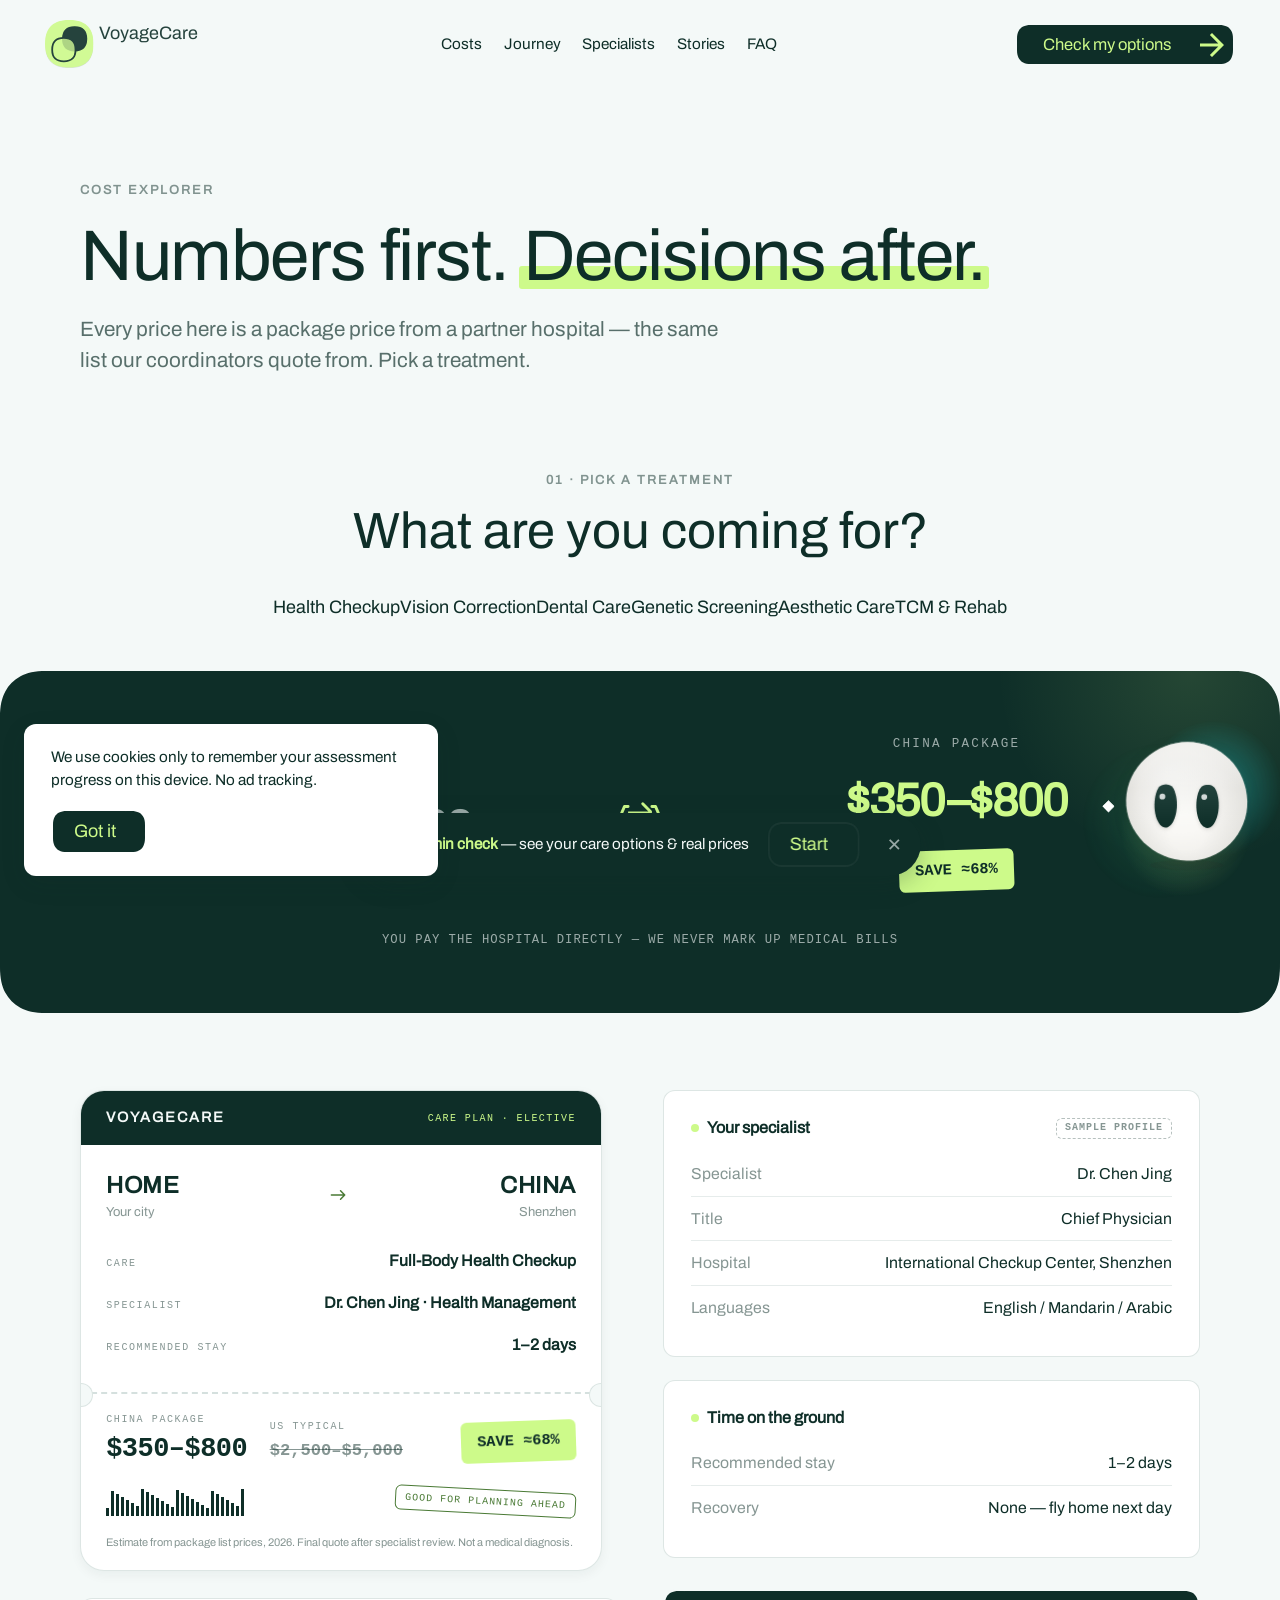
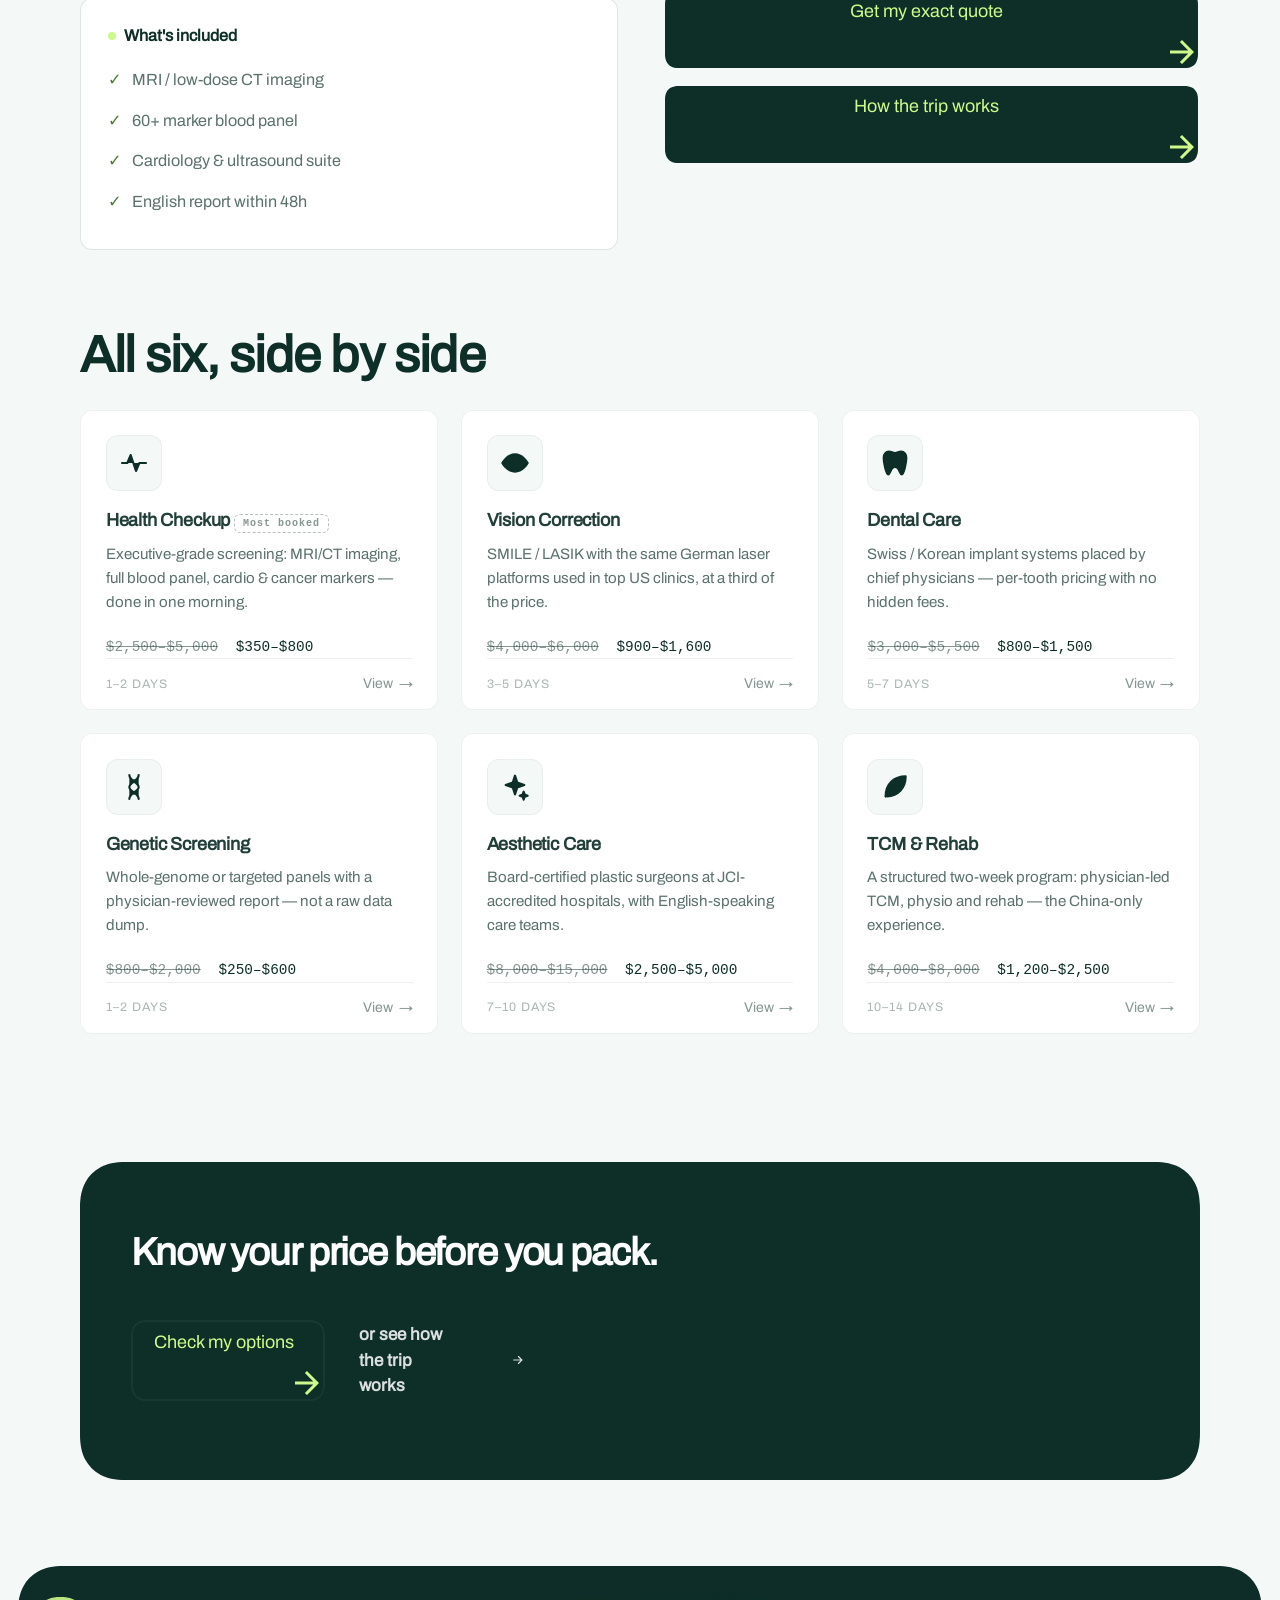
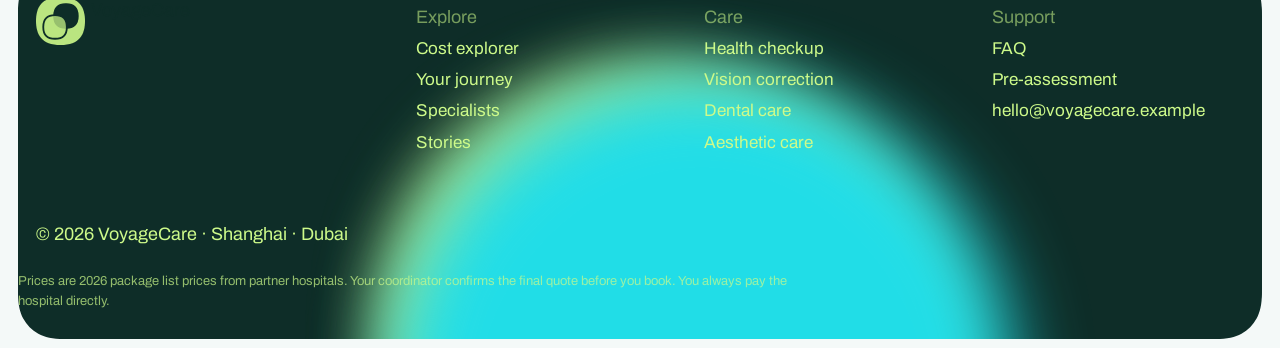
==== cost-explorer.html @ 4ac2d30e "VoyageCare static site: OpenCall-style design system, emotion orb, cost explorer, FAQ matrix" ====
﻿﻿<!DOCTYPE html>
<html lang="en" class="-loaded">
<head>
<meta charset="UTF-8">
<meta name="viewport" content="width=device-width, initial-scale=1.0">
<title>Cost explorer — VoyageCare</title>
<meta name="description" content="Package prices from partner hospitals in China, next to typical US list prices. Pick a treatment, see the whole trip.">
<link rel="icon" href="images/logo-symbol.svg">
<link rel="stylesheet" href="assets/css/oc-styles.css">
<link rel="stylesheet" href="assets/css/tokens.css">
<link rel="stylesheet" href="assets/css/site.css">
<style>
  /* 本页内容留白：.-w 原版仅 1rem 边距全宽，大屏过于局促；限宽居中（footer 在 main 外不受影响） */
  .page .-w { max-width: 1120px; margin-inline: auto; }
</style>
<link rel="preconnect" href="https://fonts.googleapis.cn">
<link rel="preconnect" href="https://fonts.gstatic.cn" crossorigin>
<link href="https://fonts.googleapis.cn/css2?family=JetBrains+Mono:wght@500;700&family=Lora:ital@1&display=swap" rel="stylesheet">
</head>
<body class="-OpenCall">
<div id="OpenCall">

<header class="header" id="nav">
  <div class="-w">
    <a href="index.html" class="logo" aria-label="VoyageCare home">
      <span class="l-symbol"><span><img src="images/logo-symbol.svg" alt="VoyageCare"></span></span>
      <span class="l-tt">VoyageCare</span>
    </a>
    <nav aria-label="Primary">
      <div class="nav-items">
        <a href="cost-explorer.html"><span class="base"><span>Costs</span></span></a>
        <a href="journey.html"><span class="base"><span>Journey</span></span></a>
        <a href="specialists.html"><span class="base"><span>Specialists</span></span></a>
        <a href="stories.html"><span class="base"><span>Stories</span></span></a>
        <a href="faq.html"><span class="base"><span>FAQ</span></span></a>
      </div>
    </nav>
    <div class="button-group">
      <a href="pre-assessment.html" class="button -p -b contact-sales"><span class="text"><span data-label="2 minutes, free"><span>Check my options</span></span></span><svg viewBox="0 0 24 24" aria-hidden="true"><path d="M12 4l-1.41 1.41L16.17 11H4v2h12.17l-5.58 5.59L12 20l8-8-8-8z"/></svg></a>
    </div>
    <button class="nav__burger" id="navBurger" aria-label="Menu" aria-expanded="false"><span></span><span></span><span></span></button>
  </div>
</header>
<div class="nav__mobile" id="navMobile">
  <a href="cost-explorer.html">Costs</a>
  <a href="journey.html">Journey</a>
  <a href="specialists.html">Specialists</a>
  <a href="stories.html">Stories</a>
  <a href="faq.html">FAQ</a>
</div>

<main class="page">

  <header class="pagehead">
    <div class="-w">
      <span class="eyebrow reveal">Cost explorer</span>
      <h1 class="reveal" style="--l-delay:.06;">Numbers first. <span class="hl-accent">Decisions after.</span></h1>
      <p class="lead reveal" style="--l-delay:.12;">Every price here is a package price from a partner hospital — the same list our coordinators quote from. Pick a treatment.</p>
    </div>
  </header>

  <!-- ============ Cost Explorer v2：三幕结构 Pick → Compare → Plan ============ -->
  <section data-ce="full" style="padding: 0 0 var(--space-section-md);">
    <!-- S1 选择 -->
    <div class="ce-pick reveal" style="max-width:1120px; margin-inline:auto;">
      <span class="eyebrow" style="justify-content:center;">01 &middot; Pick a treatment</span>
      <h2 class="-h3">What are you coming for?</h2>
      <div class="quick-filters" data-ce-chips style="justify-content:center; margin-top:2rem;"></div>
    </div>

    <!-- S2 对比带（全宽深色） -->
    <div class="ce-compare mask-r40 reveal" style="--l-delay:.1; margin-top:3rem;">
      <div class="-w">
        <div class="ce-compare__grid">
          <div class="ce-price ce-price--us">
            <span class="ce-label">US typical</span>
            <b class="mono" data-ce-us>$0–$0</b>
          </div>
          <svg class="ce-plane" width="44" height="44" viewBox="0 0 24 24" fill="none" stroke="currentColor" stroke-width="1.6" stroke-linecap="round" stroke-linejoin="round" aria-hidden="true"><path d="M2.5 12h16m0 0-5-5m5 5-5 5"/><path d="M5.5 8.5h-2L2 12l1.5 3.5h2M18.5 8.5h2L22 12l-1.5 3.5h-2"/></svg>
          <div class="ce-price ce-price--cn">
            <span class="ce-label">China package</span>
            <b class="mono" data-ce-cn>$0–$0</b>
            <span class="bpass__save" data-ce-save style="margin: .75rem auto 0; display:inline-block;">SAVE ≈0%</span>
          </div>
        </div>
        <p class="ce-note">YOU PAY THE HOSPITAL DIRECTLY — WE NEVER MARK UP MEDICAL BILLS</p>
      </div>
    </div>

    <!-- S3 方案区（双栏） -->
    <div class="ce-plan" style="max-width:1120px; margin-inline:auto;">
      <div class="reveal">
        <div data-ce-bpass></div>
        <div class="summary" style="margin-top: 1.5rem;">
          <h4>What's included</h4>
          <ul style="list-style:none;" class="ce-checklist" data-ce-includes></ul>
        </div>
      </div>
      <aside class="reveal" style="--l-delay:.12;">
        <div class="summary">
          <h4>Your specialist <span class="sample-tag" style="margin-left:auto;">Sample profile</span></h4>
          <div data-ce-doctor></div>
        </div>
        <div class="summary" style="margin-top: 1.25rem;">
          <h4>Time on the ground</h4>
          <div class="summary__row"><span class="summary__k">Recommended stay</span><span class="summary__v" data-ce-stay>—</span></div>
          <div class="summary__row"><span class="summary__k">Recovery</span><span class="summary__v" data-ce-recovery>—</span></div>
        </div>
        <div style="margin-top: 1.75rem; display:grid; gap:.75rem;">
          <a class="button -p -b" href="pre-assessment.html"><span class="text"><span data-label="Free &middot; 48h reply"><span>Get my exact quote</span></span></span><svg viewBox="0 0 24 24" aria-hidden="true"><path d="M12 4l-1.41 1.41L16.17 11H4v2h12.17l-5.58 5.59L12 20l8-8-8-8z"/></svg></a>
          <a class="button -p -b" href="journey.html"><span class="text"><span data-label="Door to door"><span>How the trip works</span></span></span><svg viewBox="0 0 24 24" aria-hidden="true"><path d="M12 4l-1.41 1.41L16.17 11H4v2h12.17l-5.58 5.59L12 20l8-8-8-8z"/></svg></a>
        </div>
      </aside>
    </div>
  </section>

  <section class="c-workflows" style="padding-top: 0;">
    <div class="-w">
      <div class="title section-header section-header-left reveal">
        <span class="-h3 section-title">All six, side by side</span>
      </div>
      <div class="integrations-section reveal">
        <div class="integration-grid" data-render="treatments"></div>
      </div>
    </div>
  </section>

  <section class="c-closing-cta">
    <div class="-w">
      <div class="closing-band mask-r40 reveal">
        <div class="orb-dock" aria-hidden="true"></div>
        <div class="closing-copy">
          <h2 class="closing-title">Know your price <span class="hl-accent">before you pack.</span></h2>
          <div class="closing-actions">
            <span class="cta-capture"><a href="pre-assessment.html" class="button -p -b"><span class="text"><span data-label="2 minutes, free"><span>Check my options</span></span></span><svg viewBox="0 0 24 24" aria-hidden="true"><path d="M12 4l-1.41 1.41L16.17 11H4v2h12.17l-5.58 5.59L12 20l8-8-8-8z"/></svg></a></span>
            <a href="journey.html" class="secondary-link">or see how the trip works <svg width="14" height="14" viewBox="0 0 24 24" fill="none" stroke="currentColor" stroke-width="2" stroke-linecap="round" stroke-linejoin="round" aria-hidden="true"><path d="M5 12h14m0 0-6-6m6 6-6 6"/></svg></a>
          </div>
        </div>
      </div>
    </div>
  </section>
</main>

<footer class="c-footer">
  <div class="-w">
    <div class="bg"><span></span><span></span><span></span></div>
    <div class="top">
      <a href="index.html" class="logo">
        <span class="l-symbol"><span><img src="images/logo-symbol.svg" alt="VoyageCare"></span></span>
        <span class="l-tt">VoyageCare</span>
      </a>
      <nav>
        <div class="col">
          <span class="-h5">Explore</span>
          <a href="cost-explorer.html"><span class="base">Cost explorer</span></a>
          <a href="journey.html"><span class="base">Your journey</span></a>
          <a href="specialists.html"><span class="base">Specialists</span></a>
          <a href="stories.html"><span class="base">Stories</span></a>
        </div>
        <div class="col">
          <span class="-h5">Care</span>
          <a href="cost-explorer.html#checkup"><span class="base">Health checkup</span></a>
          <a href="cost-explorer.html#lasik"><span class="base">Vision correction</span></a>
          <a href="cost-explorer.html#dental"><span class="base">Dental care</span></a>
          <a href="cost-explorer.html#aesthetic"><span class="base">Aesthetic care</span></a>
        </div>
        <div class="col">
          <span class="-h5">Support</span>
          <a href="faq.html"><span class="base">FAQ</span></a>
          <a href="pre-assessment.html"><span class="base">Pre-assessment</span></a>
          <a href="mailto:hello@voyagecare.example"><span class="base">hello@voyagecare.example</span></a>
        </div>
      </nav>
    </div>
    <div class="bot">
      <span class="copy">&copy; 2026 VoyageCare · Shanghai · Dubai</span>
    </div>
    <p class="disclaimer">Prices are 2026 package list prices from partner hospitals. Your coordinator confirms the final quote before you book. You always pay the hospital directly.</p>
  </div>
</footer>

</div><!-- /#OpenCall -->

<script src="assets/js/data.js"></script>
<script src="assets/js/main.js"></script>
<script src="assets/js/cost-explorer.js"></script>
<script src="assets/js/emotion-rig.js"></script>
<script src="assets/js/orb.js"></script>
</body>
</html>
---- assets/css/oc-styles.css ----
﻿.button{align-items:center;background-color:rgba(var(--c-grey-light-rgb),.1);box-sizing:border-box;color:var(--c-green);cursor:pointer;display:flex;justify-content:center;-webkit-mask:url(/images/r-r14-black.svg);mask:url(/images/r-r14-black.svg);min-width:13rem;overflow:hidden;padding:0 1.1rem;position:relative}.button:before{background-color:var(--c-black);bottom:2px;content:"";left:2px;-webkit-mask:url(/images/r-r12-black.svg);mask:url(/images/r-r12-black.svg);position:absolute;right:2px;top:2px}.button .text{align-items:flex-start;display:flex;flex-direction:column;justify-content:center;margin-right:auto;min-height:2rem;padding:.25rem 0}.button .text>span:first-child{align-items:center;display:flex;justify-content:flex-start;margin-right:.5rem;overflow:hidden;position:relative;white-space:nowrap}.button .text>span:first-child span{display:block;transform:translate(0) translateZ(0);transition:opacity .3s var(--f-cubic),transform .3s var(--f-cubic)}.button .text .-mm{display:block;position:relative}.button svg{fill:var(--c-green);margin-left:auto;margin-right:-.5rem;position:relative;transform:translateZ(0);width:2rem}.button:active{top:1px}@media (min-width:1024px){.button{min-width:10rem}.button .text{align-items:center;flex-direction:row;justify-content:flex-start}.button .text>span:first-child{justify-content:center}.button .text>span:first-child:before{color:var(--c-white);content:attr(data-label);display:block;opacity:0;position:absolute;transform:translateY(100%) translateZ(0);transition:opacity .3s var(--f-cubic),transform .3s var(--f-cubic);width:100%}.button .text .-mm{transition:color .3s var(--f-cubic)}.-bp-hover:hover .button .text>span:first-child span,.button:hover .text>span:first-child span{opacity:0;transform:translateY(-100%) translateZ(0)}.-bp-hover:hover .button .text>span:first-child:before,.button:hover .text>span:first-child:before{opacity:1;transform:translate(0) translateZ(0)}.-bp-hover:hover .button .text .-mm,.button:hover .text .-mm{color:rgba(var(--c-white-rgb),.6)}.-bp-hover:hover .button svg,.button:hover svg{fill:var(--c-white)}}

.oc-orb-chat{--orb-size:clamp(8.5rem,13.5vw,11.5rem);--glow-scale:1;--glow-alpha:.85;align-items:center;display:flex;flex-direction:column;justify-content:center;position:relative}.orb-glow{aspect-ratio:1;left:50%;opacity:var(--glow-alpha);pointer-events:none;position:absolute;scale:calc(var(--glow-scale) + var(--volume, 0)*.13);top:calc(var(--orb-size)*.5);transition:scale .45s var(--f-smooth),opacity .8s var(--f-smooth);translate:-50% -50%;width:calc(var(--orb-size)*var(--glow-spread, 2));z-index:0}.orb-glow .lobe{animation:glowOrbit-41a124a1 var(--orbit) linear infinite,glowSwell-41a124a1 var(--swell) ease-in-out infinite;border-radius:50%;top:0;right:0;bottom:0;left:0;position:absolute}.orb-glow .lobe.-cyan{--orbit:15s;--swell:6s;background:radial-gradient(44% 44% at 63% 42%,rgba(36,242,253,.55),rgba(36,242,253,.22) 36%,rgba(36,242,253,0) 72%)}.orb-glow .lobe.-lime{--orbit:21s;--swell:8.5s;animation-delay:-7s,-3.5s;animation-direction:reverse,normal;background:radial-gradient(42% 42% at 50% 62%,hsla(84,92%,76%,.38),hsla(84,92%,76%,.15) 36%,hsla(84,92%,76%,0) 72%)}.orb-glow .lobe.-moss{--orbit:29s;--swell:11.5s;animation-delay:-19s,-9s;background:radial-gradient(48% 48% at 38% 57%,rgba(47,163,107,.3),rgba(47,163,107,.11) 40%,rgba(47,163,107,0) 76%)}@keyframes glowOrbit-41a124a1{to{rotate:1turn}}@keyframes glowSwell-41a124a1{0%,to{opacity:.72;scale:.84}50%{opacity:1;scale:1.14}}.oc-orb-chat.state-idle{--glow-scale:.94;--glow-alpha:.82}.oc-orb-chat.state-connecting{--glow-scale:.86;--glow-alpha:1}.oc-orb-chat.state-human{--glow-scale:.9;--glow-alpha:.8}.oc-orb-chat.state-active{--glow-scale:1.02;--glow-alpha:.9}.oc-orb-chat.state-bot{--glow-scale:1.16;--glow-alpha:1}@media (prefers-reduced-motion:reduce){.orb-glow{transition:none}.orb-glow .lobe{animation:none}}.orb-btn{align-items:center;background-color:transparent;border:none;border-radius:50%;box-shadow:none;cursor:pointer;display:flex;height:var(--orb-size);justify-content:center;outline:none;padding:0;position:relative;transform:scale(1) translateZ(0);transition:transform .6s var(--f-smooth);width:var(--orb-size);z-index:1}.emotion-canvas{height:192%;left:50%;pointer-events:none;position:absolute;top:50%;transform:translate(-50%,-50%);width:192%;z-index:2}.orb-btn:hover:not(:disabled){transform:scale(1.06)}.state-active .orb-btn{transform:scale(1.14)}.variable-collector{align-items:center;background:var(--c-white);border-radius:var(--radius-md);box-shadow:0 4px 12px rgba(var(--c-black-rgb),.05);display:flex;gap:.75rem;margin-top:1.25rem;max-width:360px;padding:.75rem 1rem;width:100%}.var-prompt{align-items:flex-start;display:flex;flex-direction:column;gap:2px;min-width:90px}.var-label{color:var(--c-black);font-weight:700;max-width:100%;overflow:hidden;text-overflow:ellipsis;white-space:nowrap}.var-index{color:var(--c-grey-dark);font-size:.7rem;font-weight:600;text-transform:uppercase}.var-value{align-items:center;display:flex;flex:1}.var-input{background:rgba(0,0,0,.05);font-size:.9rem;padding:.5rem .75rem;width:100%}.next-button,.var-input{border:none;border-radius:var(--radius-sm)}.next-button{align-items:center;background:var(--c-black);color:#fff;cursor:pointer;display:flex;height:38px;justify-content:center;width:38px}.next-button:disabled{background:var(--c-grey)}.fade-slide-enter-active,.fade-slide-leave-active{transition:all .35s var(--f-cubic)}.fade-slide-enter-from,.fade-slide-leave-to{opacity:0;transform:translateY(8px)}.orb-status-indicator{--cta-bubble-bg:var(--c-white);--cta-bubble-border:rgba(var(--c-grey-rgb),.7);--pointer-size:9px;--pointer-cap-inset:0px;--pointer-overlap:calc(var(--pointer-size)/-2 - .5px - var(--pointer-cap-inset));--pointer-rotation:0deg;--pointer-offset-x:0px;--pointer-offset-y:0px;--pointer-margin:0 0 var(--pointer-overlap) 0;--chip-gap:.9rem;--pointer-rotation:-90deg;--pointer-margin:0 var(--pointer-overlap) 0 0;align-items:center;display:flex;flex-direction:row;left:calc(100% + var(--chip-gap));pointer-events:none;position:absolute;top:50%;transform:translateY(-50%);transform-origin:center center;-webkit-user-select:none;-moz-user-select:none;user-select:none;z-index:0}.orb-status-indicator .status-pointer{align-self:center;background:var(--cta-bubble-bg);border-left:1px solid var(--cta-bubble-border);border-radius:1.5px 0 0;border-top:1px solid var(--cta-bubble-border);box-sizing:border-box;height:var(--pointer-size);margin:var(--pointer-margin);pointer-events:none;position:relative;transform:translate(var(--pointer-offset-x),var(--pointer-offset-y)) rotate(calc(var(--pointer-rotation) + 45deg));transform-origin:center;width:var(--pointer-size);z-index:1}.orb-status-indicator .status-label{align-items:center;background:var(--cta-bubble-bg);border:1px solid var(--cta-bubble-border);border-radius:var(--radius-full);box-shadow:0 8px 18px rgba(var(--c-black-rgb),.06);color:var(--c-black);display:inline-flex;font-size:.9rem;font-weight:600;gap:.35rem;padding:.45rem .95rem .45rem .6rem;pointer-events:auto;position:relative;transition:width .3s var(--f-cubic),padding .3s var(--f-cubic);white-space:nowrap}.orb-status-indicator .status-icon{fill:rgba(var(--c-black-rgb),.75);flex-shrink:0;height:1.55rem;width:1.55rem}.orb-status-indicator .status-text{letter-spacing:.01em;line-height:1;padding-right:.05rem}.fade-status-enter-active{animation:statusExpandSide-41a124a1 .4s cubic-bezier(.68,-.55,.265,1.55)}.fade-status-leave-active{animation:statusShrinkSide-41a124a1 .25s cubic-bezier(.55,.085,.68,.53)}@keyframes statusExpandSide-41a124a1{0%{opacity:0;transform:translateY(-50%) scale(.7)}to{opacity:1;transform:translateY(-50%) scale(1)}}@keyframes statusShrinkSide-41a124a1{0%{opacity:1;transform:translateY(-50%) scale(1)}to{opacity:0;transform:translateY(-50%) scale(.8)}}@keyframes statusExpandTop-41a124a1{0%{opacity:0;transform:translate(-50%) scale(.7)}to{opacity:1;transform:translate(-50%) scale(1)}}@keyframes statusShrinkTop-41a124a1{0%{opacity:1;transform:translate(-50%) scale(1)}to{opacity:0;transform:translate(-50%) scale(.8)}}@media (max-width:768px){.orb-status-indicator{--pointer-rotation:180deg;--pointer-margin:var(--pointer-overlap) 0 0 0;--pointer-offset-x:0px;--pointer-offset-y:0px;align-items:center!important;bottom:calc(100% + var(--chip-gap))!important;flex-direction:column-reverse!important;left:50%!important;top:auto!important;transform:translate(-50%)!important}.oc-orb-chat .fade-status-enter-active{animation:statusExpandTop-41a124a1 .4s cubic-bezier(.68,-.55,.265,1.55)!important}.oc-orb-chat .fade-status-leave-active{animation:statusShrinkTop-41a124a1 .25s cubic-bezier(.55,.085,.68,.53)!important}}

.screen{margin:0}.sc-lift{filter:drop-shadow(0 1rem 1.6rem rgba(var(--c-black-rgb),.09))}.sc-window{background:var(--c-white);border:1px solid var(--card-border);overflow:hidden}.sc-chrome{align-items:center;background:var(--c-grey-light);border-bottom:1px solid var(--card-border);display:flex;gap:.75rem;padding:.7rem 1rem}.sc-dots{display:inline-flex;flex-shrink:0;gap:.32rem}.sc-dots i{background:rgba(var(--c-black-rgb),.14);border-radius:var(--radius-full);height:.55rem;width:.55rem}.sc-label{color:var(--text-tertiary);font-size:.78rem;font-weight:600;overflow:hidden;text-overflow:ellipsis;white-space:nowrap}.sc-view{overflow:hidden;position:relative}.sc-view.-cropped:after{background:linear-gradient(to bottom,rgba(var(--c-white-rgb),0),var(--c-white));bottom:0;content:"";height:3.5rem;left:0;pointer-events:none;position:absolute;right:0}.sc-stage{display:block;height:auto;pointer-events:none;transform-origin:top left}.sc-main{overflow:visible}.sc-caption{color:var(--text-tertiary);font-size:.88rem;line-height:1.5;margin-top:clamp(.85rem,1.5vw,1.1rem);max-width:52ch}@media (prefers-reduced-motion:no-preference){.screen{opacity:0;transform:translateY(1rem);transition:opacity .6s var(--f-cubic),transform .7s var(--f-cubic);transition-delay:.08s}.-inview .screen{opacity:1;transform:translateY(0)}}

.demo-experience{--demo-danger-rgb:214,69,65;padding:var(--demo-experience-padding,var(--space-section-md)) 0}.demo-experience,.demo-experience .-w{position:relative}.demo-experience .-w:before{content:"";filter:drop-shadow(0 4px 20px rgba(var(--c-black-rgb),.06));top:0;right:0;bottom:0;left:0;pointer-events:none;position:absolute;z-index:0}.demo-experience .-w:before,.demo-shell{background:var(--c-white);-webkit-mask:url(/images/r-r40-black.svg);mask:url(/images/r-r40-black.svg);-webkit-mask-size:100% 100%;mask-size:100% 100%}.demo-shell{align-items:start;border-radius:var(--demo-shell-radius,var(--radius-lg));display:grid;gap:var(--demo-shell-gap,clamp(2rem,4vw,3.5rem));grid-template-columns:minmax(180px,240px) minmax(0,1fr);overflow:hidden;padding:var(--demo-shell-padding,clamp(2rem,5vw,3.5rem));position:relative;z-index:1}@media (max-width:640px){.demo-shell{border:1px solid var(--card-border);box-shadow:var(--card-shadow);-webkit-mask:none;mask:none}.demo-experience .-w:before{display:none}}.specialty-panel{position:relative;z-index:1}.panel-header,.specialty-panel{display:flex;flex-direction:column}.panel-header{gap:.4rem;margin-bottom:.25rem;padding:0 0 1rem}.eyebrow{color:var(--text-tertiary);display:block;font-size:.7rem;font-weight:600;letter-spacing:.16em;text-transform:uppercase}.panel-copy{color:var(--text-primary);font-size:1.15rem;font-weight:500;letter-spacing:-.02em;line-height:1.35;margin:0}.specialty-content{align-content:start;display:grid;gap:.75rem;grid-template-columns:repeat(auto-fit,minmax(120px,1fr));overflow-x:hidden;overflow-y:auto;padding-top:2px}.specialty-pagination{align-items:center;display:flex;flex-wrap:wrap;gap:.75rem;justify-content:space-between;margin-top:1rem}.specialty-page-status{color:var(--text-tertiary);font-size:.75rem;font-weight:500;letter-spacing:.02em}.specialty-page-controls{align-items:center;display:inline-flex;gap:.5rem}.specialty-page-button{background:rgba(var(--c-white-rgb),.92);border:1px solid rgba(var(--c-black-rgb),.12);border-radius:var(--radius-full);color:var(--text-secondary);cursor:pointer;font-size:.78rem;font-weight:600;padding:.35rem .75rem;transition:background .2s ease,color .2s ease,border-color .2s ease}.specialty-page-button:not(:disabled):hover{background:rgba(var(--c-black-rgb),.08);color:var(--text-secondary)}.specialty-page-button:disabled{cursor:not-allowed;opacity:.4}.specialty-page-indicator{color:var(--text-tertiary);font-size:.78rem;font-weight:600}.specialty-card{align-items:center;background:rgba(var(--c-white-rgb),.55);border:1px solid rgba(var(--c-black-rgb),.08);border-radius:var(--radius-md);cursor:pointer;display:flex;gap:.75rem;padding:.95rem 1rem;position:relative;text-align:left;transition:transform .25s var(--f-cubic),background .25s var(--f-cubic),border-color .25s var(--f-cubic)}.specialty-card:hover:not(.-active){background:rgba(var(--c-white-rgb),.75);transform:translateY(-2px)}.specialty-card.-active{border-color:rgba(var(--c-black-rgb),.16)}.specialty-card.-active,.specialty-card.-active:hover{background:rgba(var(--c-white-rgb),.95)!important}.specialty-card.-switching{border-style:dashed}.icon-wrapper{align-items:center;background:transparent;border-radius:var(--radius-md);color:var(--text-secondary);display:flex;flex-shrink:0;font-weight:600;height:44px;justify-content:center;overflow:hidden;position:relative;width:44px}.icon-wrapper.-custom{color:var(--c-black);font-weight:700}.icon-wrapper.-custom:before{background:rgba(var(--c-green-rgb),.3);border-radius:var(--radius-sm);content:"";top:6px;right:6px;bottom:6px;left:6px;position:absolute}.icon-wrapper span.-custom{color:inherit;font-size:1.06rem;font-weight:inherit;letter-spacing:.02em;position:relative}.icon-wrapper img{display:block;height:100%;-o-object-fit:cover;object-fit:cover;width:100%}.card-text{display:flex;flex-direction:column;gap:.25rem;min-width:0}.card-text .label{color:var(--text-secondary);font-size:.95rem;font-weight:600;white-space:normal}.card-text .hint{color:var(--text-tertiary);font-size:.74rem;letter-spacing:.08em;text-transform:uppercase;white-space:normal}.active-ring{display:none}.specialty-card.-active .active-ring{border-color:rgba(var(--c-black-rgb),.2)}.specialty-empty{align-items:center;background:rgba(var(--c-grey-light-rgb),.7);border:1px dashed rgba(var(--c-black-rgb),.12);border-radius:var(--radius-md);color:var(--text-tertiary);display:flex;flex-direction:column;font-size:.9rem;gap:.75rem;padding:1.75rem 1.2rem;text-align:center}.loader{animation:spin-75c2aad8 1s linear infinite;border:3px solid rgba(var(--c-black-rgb),.15);border-radius:var(--radius-full);border-top-color:rgba(var(--c-black-rgb),.5);height:32px;width:32px}.call-panel{align-self:start;background:rgba(var(--c-white-rgb),.95);border:1px solid rgba(var(--c-black-rgb),.06);border-radius:var(--radius-lg);display:flex;flex-direction:column;gap:1.25rem;overflow:hidden;padding:clamp(1.75rem,4vw,2.5rem);position:relative;transform-style:preserve-3d;transition:box-shadow .35s ease;will-change:transform,box-shadow;z-index:1}.call-panel.-animating{animation:callPanelDropIn-75c2aad8 .52s cubic-bezier(.22,.87,.25,1.18) both}.call-panel:after{content:none}.call-heading{align-items:flex-start;display:flex;gap:1rem;justify-content:space-between}.heading-left h3{color:var(--text-primary);font-size:1.414rem;letter-spacing:-.01em;margin:0}.heading-right{align-items:center;display:flex;flex-shrink:0;gap:1.2rem;justify-content:flex-end;min-height:1.5rem}.status-indicator{align-items:center;display:inline-flex;gap:.25rem;justify-content:center;min-width:1.4rem}.status-indicator span{background:rgba(var(--c-black-rgb),.35);border-radius:var(--radius-full);height:.85rem;opacity:.5;transform-origin:center bottom;width:.28rem}.status-indicator span:nth-child(2){animation-delay:.12s}.status-indicator span:nth-child(3){animation-delay:.24s}.status-indicator.-idle span{animation:none;transform:scaleY(.5)}.status-indicator.-connecting span{animation:indicatorPulse-75c2aad8 1.2s ease-in-out infinite}.status-indicator.-responding span{animation:indicatorWave-75c2aad8 1.1s ease-in-out infinite}.status-indicator.-human span{animation:indicatorTalk-75c2aad8 .9s ease-in-out infinite}.status-indicator.-listening span{animation:indicatorListen-75c2aad8 1.3s ease-in-out infinite}.status-indicator.-drafting span{animation:indicatorDraft-75c2aad8 1.6s ease-in-out infinite;background:rgba(var(--c-blue-light-rgb),.5);opacity:.7}.status-indicator.-ending span{animation:indicatorPulse-75c2aad8 .8s ease-in-out infinite;opacity:.6}.status-indicator.-error span{animation:none;opacity:.2;transform:scaleY(.2)}.status-meta{align-items:center;display:flex;flex-direction:row;gap:.75rem;text-align:left}.status-label-wrapper{align-items:center;display:flex;position:relative}.status-label{color:var(--text-secondary);font-size:.82rem;font-weight:600;letter-spacing:.08em;line-height:1.2;text-transform:uppercase}.status-label.-clickable{cursor:pointer;transition:color .2s ease}.status-label.-clickable,.status-label.-clickable:hover{color:var(--text-secondary)}.status-label.-clickable:focus-visible{outline:2px solid rgba(var(--c-blue-light-rgb),.7);outline-offset:2px}.status-detail{border-left:1px solid rgba(var(--c-black-rgb),.1);color:var(--text-tertiary);font-size:.88rem;line-height:1.1;padding-left:.75rem}.agent-download-popover{background:rgba(var(--c-white-rgb),.98);border:1px solid rgba(var(--c-black-rgb),.08);border-radius:var(--radius-md);display:flex;flex-direction:column;gap:.5rem;left:0;min-width:13rem;padding:.75rem .85rem;position:absolute;top:calc(100% + .5rem);z-index:12}.agent-download-popover .popover-label{color:var(--text-secondary);font-size:.78rem;line-height:1.35;margin:0}.agent-download-popover .popover-action{align-self:flex-start;background:rgba(var(--c-black-rgb),.92);border:none;border-radius:var(--radius-full);color:rgba(var(--c-white-rgb),.98);cursor:pointer;font-size:.75rem;font-weight:600;letter-spacing:.04em;padding:.4rem .9rem;text-transform:uppercase;transition:background .2s ease,transform .2s ease}.agent-download-popover .popover-action:hover{background:rgba(var(--c-black-rgb),.78)}.agent-download-popover .popover-action:active{transform:translateY(1px)}.agent-download-popover .popover-action:focus-visible{outline:2px solid rgba(var(--c-blue-light-rgb),.7);outline-offset:2px}.status-pop-enter-active,.status-pop-leave-active{transition:opacity .18s ease,transform .18s ease}.status-pop-enter-from,.status-pop-leave-to{opacity:0;transform:translateY(-6px)}.status-time{color:var(--text-tertiary);font-size:.88rem;font-variant-numeric:tabular-nums;line-height:1.1}.status-skip-button{background:rgba(var(--c-white-rgb),.92);border:1px solid rgba(var(--c-black-rgb),.12);border-radius:var(--radius-md);color:var(--text-secondary);cursor:pointer;font-size:.75rem;font-weight:600;letter-spacing:.05em;padding:.35rem .7rem;text-transform:uppercase;transition:background .2s ease,border-color .2s ease,color .2s ease}.status-skip-button:hover:not(:disabled){background:rgba(var(--c-black-rgb),.06);border-color:rgba(var(--c-black-rgb),.18);color:var(--text-secondary)}.status-skip-button:disabled{cursor:not-allowed;opacity:.45}.status-detail,.status-label,.status-time{max-width:100%;overflow:hidden;text-overflow:ellipsis;white-space:nowrap}.heading-subcopy{color:var(--text-tertiary);font-size:.95rem;line-height:1.45;margin:.35rem 0 0}.call-body{background:rgba(var(--c-white-rgb),.9);border-radius:var(--radius-lg);box-shadow:inset 0 1px 0 rgba(var(--c-white-rgb),.7);display:flex;flex-direction:column;gap:1rem;height:clamp(200px,30vh,280px);max-height:clamp(260px,38vh,340px);min-height:clamp(160px,24vh,220px);overflow:hidden;padding:0 clamp(1.25rem,3vw,1.75rem) clamp(.75rem,2vw,1rem);position:relative;z-index:1}.call-body.-editor{height:clamp(400px,55vh,500px);max-height:clamp(400px,60vh,520px);min-height:clamp(400px,55vh,500px)}.custom-agent-builder{display:flex;flex:1 1 auto;flex-direction:column;gap:.9rem;min-height:0}.builder-tabs-row{align-items:center;display:flex;flex-direction:row;flex-wrap:wrap;gap:.75rem;justify-content:space-between}.builder-tab-actions{align-items:center;display:inline-flex;flex-wrap:wrap;gap:.45rem}.builder-tab-actions-mobile{align-items:center;display:none;flex-wrap:wrap;gap:.45rem;margin-bottom:.75rem}.builder-action{background:rgba(var(--c-white-rgb),.92);border:1px solid rgba(var(--c-black-rgb),.12);border-radius:var(--radius-md);color:var(--text-secondary);cursor:pointer;font-size:.8rem;font-weight:600;padding:.42rem .88rem;transition:background .2s ease,border-color .2s ease,color .2s ease}.builder-action:hover:not(:disabled){background:rgba(var(--c-black-rgb),.06);border-color:rgba(var(--c-black-rgb),.18);color:var(--text-secondary)}.builder-action:disabled{cursor:not-allowed;opacity:.45}.builder-action.-ghost{background:transparent}.builder-action.-ghost:hover:not(:disabled){background:rgba(var(--c-black-rgb),.05)}.ai-generator{align-items:stretch}.ai-generator,.ai-generator-content{display:flex;flex:1 1 auto;min-height:0}.ai-generator-content{flex-direction:column;gap:1.5rem;max-width:100%}.ai-tag{align-self:flex-start;background:rgba(var(--c-black-rgb),.08);border-radius:var(--radius-full);color:var(--text-secondary);font-size:.72rem;font-weight:600;letter-spacing:.08em;padding:.25rem .65rem;text-transform:uppercase}.ai-chat-input{display:flex;flex-direction:column;gap:.75rem}.ai-chat-field,.ai-chat-wrapper{position:relative}.ai-chat-field{background:rgba(var(--c-white-rgb),.95);border:1px solid rgba(var(--c-black-rgb),.1);border-radius:var(--radius-lg);overflow:hidden;transition:all .2s ease}.ai-chat-field:after{background:linear-gradient(to top,rgba(var(--c-white-rgb),.95),transparent);bottom:0;content:"";height:4rem;left:0;pointer-events:none;position:absolute;right:0;z-index:1}.ai-chat-field:focus-within{border-color:rgba(var(--c-black-rgb),.2);box-shadow:0 0 0 3px rgba(var(--c-black-rgb),.05)}.ai-chat-textarea{background:transparent;border:none;box-sizing:border-box;color:var(--text-primary);font-family:inherit;font-size:.95rem;line-height:1.4;max-height:120px;min-height:52px;outline:none;overflow-y:auto;padding:1rem 1rem 3rem;resize:none;width:100%}.ai-chat-textarea::-moz-placeholder{color:var(--text-tertiary)}.ai-chat-textarea::placeholder{color:var(--text-tertiary)}.ai-chat-textarea:disabled{cursor:wait;opacity:.6}.ai-chat-actions{align-items:flex-end;bottom:1rem;display:flex;justify-content:space-between;left:1.5rem;pointer-events:none;position:absolute;right:.75rem;z-index:2}.ai-chat-hint{color:var(--text-tertiary);font-size:.75rem;font-weight:500}.ai-chat-send{align-items:center;background:rgba(var(--c-black-rgb),.9);border:none;border-radius:var(--radius-full);box-shadow:0 2px 8px rgba(var(--c-black-rgb),.2);color:rgba(var(--c-white-rgb),.95);cursor:pointer;display:flex;height:2.5rem;justify-content:center;pointer-events:auto;transition:all .2s ease;width:2.5rem}.ai-chat-send:hover:not(:disabled){background:rgba(var(--c-black-rgb),1);box-shadow:0 4px 12px rgba(var(--c-black-rgb),.3);transform:translateY(-1px)}.ai-chat-send:disabled{box-shadow:0 1px 4px rgba(var(--c-black-rgb),.1);cursor:not-allowed;opacity:.4;transform:none}.ai-chat-icon{stroke-width:2;height:1rem;width:1rem}.ai-chat-loader{animation:aiSpin-75c2aad8 .8s linear infinite;border:2px solid rgba(var(--c-white-rgb),.3);border-radius:var(--radius-full);border-top-color:rgba(var(--c-white-rgb),.8);height:1rem;width:1rem}.ai-chat-error{background:rgba(var(--demo-danger-rgb),.1);border:1px solid rgba(var(--demo-danger-rgb),.2);border-radius:var(--radius-md);color:rgb(var(--demo-danger-rgb));font-size:.82rem;font-weight:600;margin:0;padding:.5rem .75rem}.ai-examples{display:flex;flex-direction:column;gap:.75rem}.ai-examples-label{color:var(--text-secondary);font-size:.8rem;font-weight:600;letter-spacing:.05em;text-transform:uppercase}.ai-examples-grid{-ms-overflow-style:none;display:flex;flex-wrap:nowrap;gap:.75rem;overflow-x:auto;scrollbar-width:none}.ai-examples-grid::-webkit-scrollbar{display:none}.ai-example-prompt{background:rgba(var(--c-white-rgb),.6);border:1px solid rgba(var(--c-black-rgb),.08);border-radius:var(--radius-md);color:var(--text-secondary);cursor:pointer;flex-shrink:0;font-family:inherit;font-size:clamp(.7rem,2vw,.85rem);line-height:1.4;padding:.75rem 1rem;text-align:left;transition:all .2s ease;white-space:nowrap}.ai-example-prompt:hover:not(:disabled){background:rgba(var(--c-white-rgb),.8);border-color:rgba(var(--c-black-rgb),.15);color:var(--text-primary)}.ai-example-prompt:disabled{cursor:not-allowed;opacity:.5;transform:none}.ai-hint{color:var(--text-tertiary);font-size:.82rem;line-height:1.4;margin:0}.ai-secondary-actions{align-items:center;display:flex;flex-wrap:wrap;gap:.6rem}.ai-secondary-button{background:rgba(var(--c-white-rgb),.92);border:1px solid rgba(var(--c-black-rgb),.12);border-radius:var(--radius-md);color:var(--text-secondary);cursor:pointer;font-size:.8rem;font-weight:600;padding:.42rem .88rem;transition:background .2s ease,border-color .2s ease,color .2s ease}.ai-secondary-button:hover:not(:disabled){background:rgba(var(--c-black-rgb),.06);border-color:rgba(var(--c-black-rgb),.18);color:var(--text-secondary)}.ai-secondary-button:disabled{cursor:not-allowed;opacity:.45}.ai-loader{animation:aiSpin-75c2aad8 .8s linear infinite;border:2px solid rgba(var(--c-white-rgb),.6);border-radius:var(--radius-full);border-top-color:rgba(var(--c-white-rgb),.05);display:inline-block;height:1rem;margin-right:.4rem;width:1rem}.ai-error{color:rgb(var(--demo-danger-rgb));font-size:.82rem;font-weight:600;margin:0}@keyframes aiSpin-75c2aad8{0%{transform:rotate(0)}to{transform:rotate(1turn)}}.builder-tabs{align-self:flex-start;background:rgba(var(--c-black-rgb),.05);border-radius:var(--radius-md);display:inline-flex;gap:.4rem;padding:.2rem}.builder-tab{background:transparent;border:none;border-radius:var(--radius-md);color:var(--text-tertiary);cursor:pointer;font-size:.85rem;font-weight:600;padding:.45rem .9rem;transition:background .2s ease,color .2s ease,box-shadow .2s ease}.builder-tab.-active{background:rgba(var(--c-white-rgb),.96);box-shadow:var(--card-shadow);color:var(--text-primary)}.builder-section{background:rgba(var(--c-white-rgb),.92);border:1px solid rgba(var(--c-black-rgb),.08);border-radius:var(--radius-md);display:flex;flex:1 1 auto;flex-direction:column;gap:clamp(.7rem,1.6vw,1.05rem);min-height:0;overflow:hidden;padding:clamp(.9rem,2vw,1.2rem)}.identity-grid{display:flex;gap:var(--identity-gap,.65rem);height:100%;min-height:0}.identity-card{background:rgba(var(--c-white-rgb),.98);border:1px solid rgba(var(--c-black-rgb),.1);border-radius:var(--radius-md);display:flex;flex:1 1 0;flex-direction:column;min-height:0;overflow:hidden;transition:border-color .2s ease,box-shadow .2s ease}.identity-card:hover{border-color:rgba(var(--c-black-rgb),.15);box-shadow:0 4px 12px rgba(var(--c-black-rgb),.06)}.identity-card-header{align-items:center;background:linear-gradient(135deg,rgba(var(--c-black-rgb),.02),rgba(var(--c-black-rgb),.04));border-bottom:1px solid rgba(var(--c-black-rgb),.08);display:flex;flex-shrink:0;gap:.5rem;justify-content:space-between;padding:.6rem .75rem}.identity-card-header h5{color:var(--text-primary);font-size:.78rem;font-weight:600;letter-spacing:.02em;margin:0}.identity-card-body{display:flex;flex:1 1 auto;flex-direction:column;gap:var(--identity-gap,.65rem);min-height:0;padding:.7rem .75rem}.identity-card:first-child .identity-field-group{display:grid;gap:var(--identity-gap,.65rem);grid-template-columns:1fr 1fr}.identity-field input{flex-shrink:0;height:var(--identity-input-height,2.5rem)}.identity-card:first-child .identity-field-group .identity-field{flex:0 0 auto}.identity-card:first-child>.identity-card-body>.identity-field:last-child{flex:1 1 auto}.identity-card:first-child>.identity-card-body>.identity-field:last-child textarea{flex:1 1 auto;min-height:var(--identity-left-textarea-height,2.5rem);resize:vertical}.identity-card:last-child .identity-field{flex:1 1 auto}.identity-card:last-child .identity-field:first-child{flex:0 0 auto}.identity-card:last-child .identity-field textarea{flex:1 1 auto;min-height:var(--identity-right-textarea-height,2.5rem);resize:vertical}.identity-field{display:flex;flex:1;flex-direction:column;gap:calc(var(--identity-gap, .65rem)*.5);min-height:0}.editor-field label,.identity-field label{align-items:center;color:var(--text-secondary);display:flex;flex-shrink:0;font-size:.72rem;font-weight:600;gap:.4rem;letter-spacing:.01em}.editor-field label span,.identity-field label span{color:var(--text-tertiary);font-weight:400;letter-spacing:0;text-transform:none}.label-badge{background:rgba(var(--c-black-rgb),.06);border-radius:var(--radius-full);color:var(--text-tertiary);font-size:.6rem;font-weight:600;letter-spacing:.05em;padding:.15rem .4rem;text-transform:uppercase}.identity-field input,.identity-field textarea{padding:.45rem .65rem}.flow-editor input,.flow-editor textarea,.followup-card input,.followup-card textarea,.identity-field input,.identity-field textarea{background:rgba(var(--c-white-rgb),1);border:1.5px solid rgba(var(--c-black-rgb),.12);border-radius:var(--radius-sm);box-sizing:border-box;font-family:inherit;font-size:.85rem;line-height:1.4;transition:all .2s ease;width:100%}.flow-editor input,.flow-editor textarea,.followup-card input,.followup-card textarea{padding:.5rem .7rem}.identity-field input::-moz-placeholder,.identity-field textarea::-moz-placeholder{color:var(--text-muted)}.identity-field input::placeholder,.identity-field textarea::placeholder{color:var(--text-muted)}.followup-card input,.followup-card textarea{border-radius:var(--radius-sm);border-width:1px;font-size:.75rem;padding:.25rem .4rem}.identity-field input:hover,.identity-field textarea:hover{border-color:rgba(var(--c-black-rgb),.2)}.flow-editor input:focus,.flow-editor textarea:focus,.followup-card input:focus,.followup-card textarea:focus,.identity-field input:focus,.identity-field textarea:focus{border-color:rgba(var(--c-blue-light-rgb),.5);box-shadow:0 0 0 3px rgba(var(--c-blue-light-rgb),.12);outline:none}.flow-layout{display:flex;flex:1 1 auto;gap:.9rem;min-height:0}.flow-nav{background:rgba(var(--c-white-rgb),.92);border:1px solid rgba(var(--c-black-rgb),.08);border-radius:var(--radius-md);display:flex;flex-direction:column;flex-shrink:0;gap:.3rem;padding:.4rem;width:clamp(100px,14vw,140px)}.flow-nav-header{color:var(--text-tertiary);justify-content:space-between;letter-spacing:.08em;text-transform:uppercase}.flow-nav-add,.flow-nav-header,.flow-nav-remove{align-items:center;display:flex;font-size:.65rem;font-weight:600}.flow-nav-add,.flow-nav-remove{background:rgba(var(--c-black-rgb),.05);border:none;border-radius:var(--radius-sm);color:var(--text-secondary);cursor:pointer;justify-content:center;transition:background .2s ease,color .2s ease}.flow-nav-add{height:1.2rem;line-height:1;padding:.2rem;width:1.2rem}.flow-nav-remove{padding:.25rem .4rem}.flow-nav-add:hover,.flow-nav-remove:hover:not(:disabled){background:rgba(var(--c-black-rgb),.12);color:var(--text-secondary)}.flow-nav-remove:disabled{cursor:not-allowed;opacity:.35}.flow-nav-item{align-items:center;background:transparent;border:none;border-radius:var(--radius-sm);color:var(--text-tertiary);cursor:pointer;display:flex;font-size:.7rem;gap:.3rem;padding:.25rem .3rem;text-align:left;transition:background .2s ease,color .2s ease}.flow-nav-item.-active{background:rgba(var(--c-blue-light-rgb),.15);color:rgba(var(--c-blue-light-rgb),.95)}.flow-nav-index{align-items:center;background:rgba(var(--c-black-rgb),.08);border-radius:var(--radius-sm);color:inherit;display:inline-flex;font-size:.65rem;font-weight:600;height:1rem;justify-content:center;width:1rem}.flow-nav-label{flex:1 1 auto;overflow:hidden;text-overflow:ellipsis;white-space:nowrap}.flow-nav-list{gap:.2rem;overflow-y:auto;padding-right:.1rem}.flow-nav-list,.flow-workspace{display:flex;flex:1 1 auto;flex-direction:column;min-height:0}.flow-workspace{gap:.75rem}.flow-editor-tabs{align-self:flex-start;background:rgba(var(--c-black-rgb),.04);border-radius:var(--radius-md);display:inline-flex;gap:.2rem;padding:.15rem}.flow-editor-tab{background:transparent;border:none;border-radius:var(--radius-sm);color:var(--text-tertiary);cursor:pointer;font-size:.65rem;font-weight:600;padding:.25rem .5rem;transition:background .2s ease,color .2s ease}.flow-editor-tab.-active{box-shadow:var(--card-shadow);color:var(--text-primary)}.editor-card,.flow-editor-tab.-active{background:rgba(var(--c-white-rgb),.95)}.editor-card{border:1px solid rgba(var(--c-black-rgb),.08);border-radius:var(--radius-md);display:flex;flex:1 1 auto;flex-direction:column;gap:.3rem;min-height:0;overflow-y:auto;padding:.4rem .5rem}.editor-card-heading{align-items:center;display:flex;gap:.6rem;justify-content:space-between}.editor-card-heading h5{color:var(--text-tertiary);font-size:.65rem;font-weight:600;letter-spacing:.08em;margin:0;text-transform:uppercase}.card-empty{color:var(--text-tertiary);font-size:.82rem;margin:0}.builder-list{display:flex;flex-direction:column;gap:.55rem}.builder-list-row{align-items:center;display:flex;gap:.45rem}.builder-list-row input{flex:1 1 auto}.list-add{align-self:flex-start;background:rgba(var(--c-white-rgb),.9);border:1px solid rgba(var(--c-black-rgb),.12);border-radius:var(--radius-md);cursor:pointer;font-size:.78rem;font-weight:600;margin-top:.15rem;padding:.4rem .8rem;transition:background .2s ease,color .2s ease,border-color .2s ease}.list-add,.list-add:hover{color:var(--text-secondary)}.list-add:hover{background:rgba(var(--c-black-rgb),.06);border-color:rgba(var(--c-black-rgb),.18)}.followups-panel{display:flex;flex:1 1 auto;flex-direction:column;min-height:0}.followup-layout{display:flex;flex:1 1 auto;gap:.85rem;min-height:0}.followup-nav{background:rgba(var(--c-white-rgb),.92);border:1px solid rgba(var(--c-black-rgb),.08);border-radius:var(--radius-md);display:flex;flex-direction:column;flex-shrink:0;gap:.3rem;padding:.4rem;width:clamp(100px,14vw,140px)}.followup-header{align-items:center;color:var(--text-tertiary);display:flex;font-size:.65rem;font-weight:600;justify-content:space-between;letter-spacing:.08em;text-transform:uppercase}.followup-add,.followup-remove{align-items:center;background:rgba(var(--c-black-rgb),.05);border:none;border-radius:var(--radius-sm);color:var(--text-secondary);cursor:pointer;display:flex;font-size:.6rem;font-weight:600;justify-content:center;transition:background .2s ease,color .2s ease}.followup-add{height:1.2rem;line-height:1;padding:.2rem;width:1.2rem}.followup-remove{padding:.25rem .4rem}.followup-add:hover,.followup-remove:hover:not(:disabled){background:rgba(var(--c-black-rgb),.12);color:var(--text-secondary)}.followup-remove:disabled{cursor:not-allowed;opacity:.35}.followup-list{display:flex;flex-direction:column;gap:.2rem;overflow-y:auto;padding-right:.1rem}.followup-item{align-items:center;background:transparent;border:none;border-radius:var(--radius-sm);color:var(--text-tertiary);cursor:pointer;display:flex;font-size:.7rem;gap:.3rem;padding:.25rem .3rem;text-align:left;transition:background .2s ease,color .2s ease}.followup-item.-active{background:rgba(var(--c-blue-light-rgb),.15);color:rgba(var(--c-blue-light-rgb),.92)}.followup-index{align-items:center;background:rgba(var(--c-black-rgb),.08);border-radius:var(--radius-sm);display:inline-flex;font-size:.65rem;font-weight:600;height:1rem;justify-content:center;width:1rem}.followup-label{flex:1 1 auto;overflow:hidden;text-overflow:ellipsis;white-space:nowrap}.followup-workspace{display:flex;flex:1 1 auto;flex-direction:column;min-height:0}.followup-cards{display:grid;flex:1 1 auto;gap:.3rem;grid-template-columns:repeat(auto-fit,minmax(120px,1fr));min-height:0}.followup-card{background:rgba(var(--c-white-rgb),.95);border:1px solid rgba(var(--c-black-rgb),.08);border-radius:var(--radius-md);display:flex;flex-direction:column;gap:.3rem;min-height:0;min-width:0;padding:.4rem .5rem}.directions-card{min-height:0}.card-field{display:flex;flex-direction:column;gap:.15rem}.card-field label{color:var(--text-tertiary);font-size:.6rem;font-weight:600;letter-spacing:.08em;text-transform:uppercase}.card-heading{align-items:center;display:flex;gap:.45rem;justify-content:space-between}.card-heading h5{color:var(--text-tertiary);font-size:.65rem;letter-spacing:.08em;margin:0}.card-heading h5,.card-label{font-weight:600;text-transform:uppercase}.card-label{align-items:center;background:rgba(var(--c-green-rgb),.16);border-radius:var(--radius-full);color:rgba(var(--c-green-rgb),.88);display:inline-flex;font-size:.75rem;justify-content:center;letter-spacing:.05em;min-width:1.5rem;padding:.2rem .55rem}.card-note{color:var(--text-tertiary);font-size:.82rem;margin:0}.card-count{align-items:center;background:rgba(var(--c-blue-light-rgb),.12);border-radius:var(--radius-full);color:rgba(var(--c-blue-light-rgb),.9);display:inline-flex;font-size:.75rem;font-weight:600;justify-content:center;min-width:1.5rem;padding:.2rem .55rem}.directions-list{display:flex;flex:1 1 auto;flex-direction:column;gap:.4rem;max-height:120px;overflow-y:auto;padding-right:.15rem}.directions-row{align-items:center;display:flex;gap:.35rem}.directions-index{align-items:center;background:rgba(var(--c-black-rgb),.08);border-radius:var(--radius-sm);color:var(--text-secondary);display:inline-flex;font-size:.72rem;font-weight:600;height:1.2rem;justify-content:center;width:1.2rem}.preview-card{overflow:auto}.followup-empty{align-items:center;border:1px dashed rgba(var(--c-black-rgb),.12);border-radius:var(--radius-md);color:var(--text-tertiary);display:flex;flex:1 1 auto;font-size:.84rem;justify-content:center;text-align:center}.flow-editor{flex:1 1 auto;gap:.75rem;min-height:0}.editor-field,.flow-editor{display:flex;flex-direction:column}.editor-field{gap:.15rem}.editor-field textarea{max-height:6rem;min-height:2.4rem;resize:vertical}.editor-field-row{align-items:center;display:flex;gap:.5rem;justify-content:space-between}.field-link{background:transparent;border:none;color:rgba(var(--c-blue-light-rgb),.92);cursor:pointer;font-size:.82rem;font-weight:600;padding:0}.field-link:hover{text-decoration:underline}.condition-share{align-items:center;color:var(--text-tertiary);display:flex;font-size:.82rem;gap:.55rem}.condition-share select{background:rgba(var(--c-white-rgb),.96);border:1px solid rgba(var(--c-black-rgb),.16);border-radius:var(--radius-md);padding:.35rem .55rem}.share-confirm{background:rgba(var(--c-blue-light-rgb),.18);border:none;border-radius:var(--radius-md);color:rgba(var(--c-blue-light-rgb),.94);cursor:pointer;font-size:.8rem;font-weight:600;padding:.4rem .85rem}.share-confirm:hover{background:rgba(var(--c-blue-light-rgb),.26)}.flow-empty{align-items:center;border:1px dashed rgba(var(--c-black-rgb),.12);border-radius:var(--radius-md);color:var(--text-tertiary);display:flex;flex:1 1 auto;font-size:.88rem;justify-content:center;text-align:center}.preview-content{display:flex;flex:1 1 auto;flex-direction:column;gap:1rem;min-height:0}.preview-summary{background:rgba(var(--c-white-rgb),.96);border:1px solid rgba(var(--c-black-rgb),.08);border-radius:var(--radius-md);display:flex;flex-wrap:wrap;gap:.75rem;padding:.75rem}.summary-item{display:flex;flex:1 1 auto;flex-direction:column;gap:.25rem;min-width:0}.summary-label{color:var(--text-tertiary);font-size:.72rem;font-weight:600;letter-spacing:.1em;text-transform:uppercase}.summary-value{color:var(--text-secondary);font-size:.9rem;font-weight:600;overflow:hidden;text-overflow:ellipsis;white-space:nowrap}.preview-flow{display:flex;flex:1 1 auto;flex-direction:column;gap:.75rem;min-height:0}.preview-flow h6{color:var(--text-tertiary);font-size:.8rem;font-weight:600;letter-spacing:.12em;margin:0;text-transform:uppercase}.flow-steps{display:flex;flex:1 1 auto;flex-direction:column;gap:.6rem;max-height:400px;min-height:0;overflow-x:hidden;overflow-y:auto;padding-right:.25rem;scroll-behavior:smooth}.flow-steps::-webkit-scrollbar{width:4px}.flow-steps::-webkit-scrollbar-track{background:transparent}.flow-steps::-webkit-scrollbar-thumb{background:rgba(var(--c-black-rgb),.15);border-radius:2px}.flow-steps::-webkit-scrollbar-thumb:hover{background:rgba(var(--c-black-rgb),.25)}.flow-step{background:rgba(var(--c-white-rgb),.94);border:1px solid rgba(var(--c-black-rgb),.08);border-radius:var(--radius-md);display:flex;flex-direction:column;gap:.5rem;padding:.75rem}.step-header{align-items:center;display:flex;gap:.6rem}.step-number{align-items:center;background:rgba(var(--c-blue-light-rgb),.15);border-radius:var(--radius-sm);color:rgba(var(--c-blue-light-rgb),.9);display:inline-flex;font-size:.75rem;font-weight:600;height:1.5rem;justify-content:center;width:1.5rem}.step-title{color:var(--text-primary);flex:1 1 auto;font-size:.9rem;font-weight:600;overflow:hidden;text-overflow:ellipsis;white-space:nowrap}.step-goal{color:var(--text-secondary);font-size:.82rem;line-height:1.4;margin-left:2.1rem}.step-actions{display:flex;flex-direction:column;gap:.3rem;margin-left:2.1rem}.action-item{color:var(--text-secondary);font-size:.8rem;line-height:1.3;padding-left:.5rem;position:relative}.action-item:before{color:var(--text-tertiary);content:"•";left:0;position:absolute}.action-more{color:var(--text-tertiary);font-size:.75rem;font-style:italic;padding-left:.5rem}.preview-empty{align-items:center;color:var(--text-tertiary);display:flex;flex:1 1 auto;font-size:.85rem;justify-content:center;padding:2rem;text-align:center}.builder-controls{align-items:flex-start;display:flex;flex-direction:column;gap:.55rem;width:100%}.builder-controls .primary-control{align-self:stretch;justify-content:center}.builder-validation{color:var(--text-tertiary);font-size:.85rem}.validation-ready{color:rgba(var(--c-green-rgb),.78);font-weight:600}.validation-missing{color:var(--text-tertiary)}.icon-button{align-items:center;background:rgba(var(--c-black-rgb),.05);border:none;border-radius:var(--radius-sm);color:var(--text-secondary);cursor:pointer;display:flex;font-size:.6rem;font-weight:600;height:1.2rem;justify-content:center;line-height:1;transition:background .2s ease,color .2s ease;width:1.2rem}.icon-button:hover{background:rgba(var(--c-black-rgb),.12);color:var(--text-secondary)}.edit-custom{background:rgba(var(--c-white-rgb),.92);border:1px solid rgba(var(--c-black-rgb),.16);border-radius:var(--radius-md);color:var(--text-secondary);cursor:pointer;font-size:.82rem;font-weight:600;margin-top:0;padding:.4rem .85rem;transition:background .2s ease,border-color .2s ease}.edit-custom:hover{background:rgba(var(--c-black-rgb),.06);border-color:rgba(var(--c-black-rgb),.22)}.transcript{display:flex;flex:1 1 auto;flex-direction:column;height:100%;isolation:isolate;min-height:0;overflow-x:hidden;overflow-y:auto;padding-right:.5rem;position:relative;scroll-behavior:smooth}.transcript::-webkit-scrollbar{width:6px}.transcript::-webkit-scrollbar-thumb{background:rgba(var(--c-black-rgb),.15);border-radius:var(--radius-full)}.transcript-hero{align-items:center;background:transparent;border-radius:var(--radius-md);bottom:0;color:var(--text-primary);display:flex;flex-direction:column;gap:clamp(1rem,1.8vw,1.5rem);justify-content:flex-start;left:0;padding:clamp(1.5rem,3vw,2.5rem);position:absolute;right:0;text-align:center;top:0}.hero-title{font-size:1.999rem;font-weight:600;letter-spacing:-.01em;line-height:1.3;margin:0}.hero-button{align-items:center;background:rgba(var(--c-black-rgb),.88);border:none;border-radius:var(--radius-full);box-shadow:var(--card-shadow);color:var(--c-white);cursor:pointer;display:inline-flex;font-size:.98rem;font-weight:600;gap:.6rem;justify-content:center;letter-spacing:.01em;padding:.95rem 2.2rem;transition:transform .25s ease,box-shadow .25s ease,background .25s ease}.hero-button:disabled{background:rgba(var(--c-black-rgb),.35);color:rgba(var(--c-white-rgb),.6);cursor:not-allowed}.hero-button:not(:disabled):hover{background:rgba(var(--c-black-rgb),.95);box-shadow:0 12px 28px rgba(var(--c-black-rgb),.22);transform:translateY(-2px)}.hero-button-icon{align-items:center;display:inline-flex;justify-content:center}.transcript-placeholder{align-items:center;color:var(--text-tertiary);display:flex;flex-direction:column;gap:.6rem;height:100%;justify-content:center;text-align:center}.transcript-empty-state{height:100%;min-height:100%}.transcript-connecting{align-items:center;display:flex;flex-direction:column;gap:1rem;height:100%;justify-content:center}.connecting-pulse{background:rgba(var(--c-black-rgb),.1);border-radius:var(--radius-full);height:.125rem;overflow:hidden;position:relative;width:2.5rem}.connecting-pulse:before{animation:connectingSlide-75c2aad8 1.5s ease-in-out infinite;background:rgba(var(--c-black-rgb),.4);border-radius:inherit;content:"";height:100%;left:-100%;position:absolute;top:0;width:100%}.connecting-pulse.-active:before{animation-duration:1.2s;background:rgba(var(--c-black-rgb),.35)}.connecting-text{color:var(--text-tertiary);font-size:.92rem;font-weight:500;letter-spacing:.01em;margin:0}@keyframes connectingSlide-75c2aad8{0%{left:-100%}50%{left:100%}to{left:100%}}.placeholder-label{color:var(--text-tertiary);font-size:.85rem;font-weight:600;letter-spacing:.12em;text-transform:uppercase}.placeholder-copy{font-size:.95rem;margin:0;max-width:24rem}.transcript-line{border-bottom:1px solid rgba(var(--c-black-rgb),.06);margin-bottom:1rem;padding-bottom:1rem}.transcript-line:last-child{border-bottom:none;margin-bottom:0;padding-bottom:0}.line-meta{color:var(--text-tertiary);display:flex;font-size:.72rem;justify-content:space-between;letter-spacing:.08em;text-transform:uppercase}.line-text{background:rgba(var(--c-grey-light-rgb),.7);border-radius:var(--radius-md);color:var(--text-secondary);font-size:.95rem;line-height:1.5;margin:.6rem 0 0;padding:.9rem 1rem}.transcript-line.bot .line-text{background:rgba(var(--c-grey-special-rgb),.4)}.transcript-line.human .line-text{background:rgba(var(--c-black-rgb),.08)}.profile-warning{border-top:1px dashed rgba(var(--c-black-rgb),.1);color:var(--text-tertiary);font-size:.85rem;padding-top:.75rem}.call-controls{align-items:center;display:flex;flex-wrap:wrap;gap:.75rem;margin-top:-.25rem;z-index:1}.primary-control{align-items:center;background:rgba(var(--c-black-rgb),.88);border:none;border-radius:var(--radius-full);color:var(--c-white);cursor:pointer;display:inline-flex;font-size:.95rem;font-weight:600;gap:.6rem;letter-spacing:.02em;padding:.85rem 1.5rem;transition:transform .25s ease,box-shadow .25s ease,background .25s ease}.primary-control:hover:not(:disabled){box-shadow:0 12px 24px rgba(var(--c-black-rgb),.2);transform:translateY(-1px)}.primary-control:disabled{background:rgba(var(--c-black-rgb),.35);box-shadow:none;cursor:not-allowed}.mute-control{align-items:center;background:transparent;border:1px solid rgba(var(--c-black-rgb),.12);border-radius:var(--radius-full);color:var(--text-secondary);cursor:pointer;display:inline-flex;font-weight:600;justify-content:center;padding:.75rem 1.2rem;transition:background .2s ease,border-color .2s ease}.mute-control:hover:not(:disabled){background:rgba(var(--c-black-rgb),.05)}.mute-control:disabled{cursor:not-allowed;opacity:.4}.control-icon{align-items:center;display:flex;justify-content:center}@keyframes spin-75c2aad8{to{transform:rotate(1turn)}}@keyframes indicatorPulse-75c2aad8{0%,to{transform:scaleY(.3)}50%{transform:scaleY(.9)}}@keyframes indicatorWave-75c2aad8{0%,to{transform:scaleY(.2)}40%{transform:scaleY(1.05)}70%{transform:scaleY(.4)}}@keyframes indicatorListen-75c2aad8{0%,to{transform:scaleY(.5)}50%{transform:scaleY(.9)}}@keyframes indicatorTalk-75c2aad8{0%,to{transform:scaleY(.45)}35%{transform:scaleY(1.2)}55%{transform:scaleY(.4)}}@keyframes indicatorDraft-75c2aad8{0%,to{transform:scaleY(.35)}50%{transform:scaleY(.95)}}@keyframes callPanelDropIn-75c2aad8{0%{transform:perspective(1400px) translateZ(160px) rotateX(10deg) scale(.9)}to{transform:perspective(1400px) translateZ(0) rotateX(0) scale(1)}}@media (prefers-reduced-motion:reduce){.call-panel.-animating{animation:none}}@media (min-width:1024px) and (max-width:1183px){.call-body.-editor{height:clamp(480px,65vh,520px);max-height:clamp(480px,70vh,540px);min-height:clamp(480px,65vh,520px)}}@media (min-width:1024px){.heading-right{align-items:center;display:flex;gap:.85rem}.status-indicator{align-items:center;display:flex;flex-direction:row;gap:.2rem;order:-1}.status-indicator span{height:1rem;width:.26rem}.status-meta{align-items:center;gap:.5rem}.status-detail:empty{display:none}.status-detail:not(:empty)+.status-time{padding-left:.5rem}.call-body{max-height:clamp(400px,60vh,600px)}}@media (max-width:1023px){.demo-shell{border-radius:var(--demo-shell-radius-mobile,var(--radius-lg));gap:var(--demo-shell-gap-mobile,clamp(1.25rem,4vw,2rem));grid-template-columns:1fr;padding:var(--demo-shell-padding-mobile,clamp(1.75rem,6vw,3rem))}.specialty-content{gap:clamp(.75rem,2.5vw,1.1rem);grid-template-columns:repeat(auto-fit,minmax(200px,1fr));justify-content:center;justify-items:stretch;margin:0 auto;width:100%}.specialty-panel{align-items:stretch}.specialty-card{gap:clamp(.6rem,2vw,.85rem);max-width:none;padding:clamp(.85rem,2.5vw,1.1rem);width:100%}.icon-wrapper{border-radius:var(--radius-md);height:clamp(38px,5.5vw,42px);width:clamp(38px,5.5vw,42px)}.card-text{align-items:flex-start;flex:1;min-width:0;text-align:left}.card-text .label{font-size:clamp(.92rem,2vw,1.02rem);line-height:1.25;overflow-wrap:break-word}.card-text .hint{font-size:clamp(.7rem,2vw,.78rem)}.specialty-pagination{align-items:stretch;flex-direction:column;gap:.6rem}.specialty-page-status{text-align:center}.specialty-page-controls{justify-content:center}.panel-header{margin-bottom:.25rem;padding-bottom:1.25rem;text-align:center}}@media (max-width:1100px){.identity-grid{flex-direction:column}}@media (max-width:580px){.identity-card:first-child .identity-field-group{grid-template-columns:1fr}}@media (max-width:767px){.panel-header{gap:.35rem;margin-bottom:.25rem;padding-bottom:1rem}.panel-copy{font-size:1.05rem;line-height:1.4}.eyebrow{font-size:.65rem;letter-spacing:.14em}.demo-experience{padding:var(--demo-experience-padding-mobile,var(--space-section-md)) 0}.demo-shell{border-radius:var(--demo-shell-radius-mobile,var(--radius-lg));padding:var(--demo-shell-padding-mobile,1.5rem)}.call-panel{border-radius:var(--radius-lg);gap:1rem;padding:1.5rem}.call-body{height:260px;max-height:280px;min-height:200px;padding:1.25rem 1.25rem .75rem}.call-body.-editor{height:480px;max-height:480px;min-height:480px}.identity-grid{flex-direction:column}.identity-card-header{padding:.55rem .65rem}.identity-card-header h5{font-size:.74rem}.identity-card-body{padding:.6rem .65rem}.identity-field label{font-size:.68rem}.identity-field input,.identity-field textarea{font-size:.82rem;padding:.4rem .55rem}.label-badge{font-size:.58rem;padding:.12rem .35rem}.preview-summary{flex-direction:column;gap:.6rem}.summary-item{align-items:center;flex-direction:row;gap:.5rem;justify-content:space-between}.summary-label{flex-shrink:0;font-size:.7rem}.summary-value{text-align:right;white-space:normal;word-break:break-word}.flow-steps{max-height:300px}.flow-step{padding:.6rem}.step-actions,.step-goal{margin-left:0;margin-top:.3rem}.step-header{align-items:flex-start;flex-direction:column;gap:.4rem}.step-title{white-space:normal;word-break:break-word}.call-heading{align-items:stretch;flex-direction:column;gap:.75rem}.heading-left{flex:1;min-width:0}.heading-left .eyebrow{display:none}.heading-left h3{font-size:clamp(1.2rem,4.5vw,1.4rem);line-height:1.2;margin:0}.heading-right{align-items:center;border-top:1px solid rgba(var(--c-black-rgb),.08);display:flex;gap:.75rem;justify-content:space-between;padding:.75rem 0 0;position:static}.status-meta{align-items:center;flex-direction:row;gap:.5rem;min-width:auto;text-align:left}.status-label{font-size:.75rem;letter-spacing:.08em}.status-detail{border:none;display:none;padding:0}.status-time{font-size:.85rem}.status-indicator{align-items:flex-end;flex-direction:row;gap:.25rem;min-width:1.4rem;order:0;position:static;transform:none}.status-indicator span{height:.75rem;width:.3rem}.call-controls{align-items:stretch;flex-direction:column}.mute-control,.primary-control{justify-content:center;width:100%}}.transcript.hero-visible{overflow:hidden}.transcript.is-empty{justify-content:center;text-align:center}.transcript.is-empty article{display:none}.transcript.is-empty .transcript-placeholder{width:100%}.followup-cards.-stacked .details-card{display:grid;gap:.25rem;grid-template-columns:1fr 1fr}.followup-cards.-stacked .details-card .card-heading{grid-column:1/-1}@media (max-width:590px){.builder-tabs-row{display:none}.builder-tab-actions-mobile{display:flex}.status-skip-button{display:none}.custom-agent-builder{--mobile-tab:"preview"}}@media (max-width:767px){.followup-card{gap:.25rem;padding:.35rem .4rem}.card-field{gap:.1rem}.card-field label{font-size:.55rem}.followup-card input,.followup-card textarea{font-size:.7rem;padding:.2rem .3rem}}

.c-workflows{margin-top:0;overflow-x:hidden;padding:0;position:relative}.c-workflows .-w .search-section{box-sizing:border-box;margin:var(--space-section-sm) auto var(--space-section-sm);max-width:100%;padding:0 1rem;width:100%}@media (max-width:768px){.c-workflows .-w .search-section{margin-top:3rem}}.c-workflows .-w .search-section .search-input{background:var(--c-white);border:1.5px solid var(--c-black);border-radius:var(--radius-md);box-shadow:none;box-sizing:border-box;font-size:.95rem;font-weight:500;max-width:100%;padding:.75rem 1.25rem;transition:all .2s var(--f-cubic);width:100%}@media (max-width:480px){.c-workflows .-w .search-section .search-input{font-size:.9rem;padding:.6rem 1rem}}.c-workflows .-w .search-section .search-input:focus{border-color:var(--c-black);box-shadow:0 0 0 3px rgba(var(--c-black-rgb),.15);outline:none}.c-workflows .-w .search-section .search-input::-moz-placeholder{color:var(--text-secondary)}.c-workflows .-w .search-section .search-input::placeholder{color:var(--text-secondary)}.c-workflows .-w .category-nav{margin-bottom:var(--space-section-sm);text-align:center}.c-workflows .-w .category-nav .quick-filters{display:flex;flex-wrap:wrap;gap:.5rem;justify-content:center;margin:0 auto}.c-workflows .-w .category-nav .quick-filters .filter-pill{align-items:center;background:var(--c-white);border:1.5px solid var(--c-black);border-radius:var(--radius-full);color:var(--c-black);cursor:pointer;display:inline-flex;font-size:.8rem;font-weight:600;letter-spacing:-.01em;padding:.4rem .9rem;position:relative;transition:all .2s var(--f-cubic)}.c-workflows .-w .category-nav .quick-filters .filter-pill.active,.c-workflows .-w .category-nav .quick-filters .filter-pill:hover{background:var(--c-black);color:var(--c-white)}.c-workflows .-w .integrations-section{margin-bottom:0}.c-workflows .-w .integrations-section .integration-grid{display:grid;gap:1.25rem;grid-template-columns:repeat(auto-fill,minmax(240px,1fr));margin:0 auto}@media (max-width:768px){.c-workflows .-w .integrations-section .integration-grid{gap:1rem;grid-template-columns:repeat(auto-fill,minmax(200px,1fr))}}@media (max-width:480px){.c-workflows .-w .integrations-section .integration-grid{grid-template-columns:1fr}}.c-workflows .-w .integrations-section .integration-item{display:flex}.c-workflows .-w .integrations-section .integration-item .item-content{background:var(--c-white);border:1px solid rgba(var(--c-black-rgb),.07);border-radius:var(--radius-md);box-sizing:border-box;cursor:default;display:flex;flex-direction:column;height:100%;min-height:13rem;overflow:hidden;padding:1.375rem 1.375rem 0;position:relative;transition:transform .45s var(--f-cubic),border-color .45s var(--f-cubic),box-shadow .45s var(--f-cubic);width:100%}.c-workflows .-w .integrations-section .integration-item .item-content:hover{border-color:rgba(var(--c-black-rgb),.14);box-shadow:var(--card-shadow);transform:translateY(-3px)}.c-workflows .-w .integrations-section .integration-item .item-content:hover .logo-wrapper{background:var(--c-grey-special)}.c-workflows .-w .integrations-section .integration-item .item-content:hover .card-footer .view{color:var(--c-green-special)}.c-workflows .-w .integrations-section .integration-item .item-content:hover .card-footer .view .arrow{transform:translate(4px)}.c-workflows .-w .integrations-section .integration-item .item-content .logo-wrapper{align-items:center;background:var(--c-grey-light);border:1px solid rgba(var(--c-black-rgb),.05);border-radius:var(--radius-md);box-sizing:border-box;display:flex;flex-shrink:0;height:56px;justify-content:center;margin:0 0 1rem;padding:11px;transition:background .45s var(--f-cubic);width:56px}.c-workflows .-w .integrations-section .integration-item .item-content .logo-wrapper .logo{height:auto;max-height:100%;max-width:100%;-o-object-fit:contain;object-fit:contain;width:auto}.c-workflows .-w .integrations-section .integration-item .item-content .name{color:var(--text-primary);font-size:1rem;font-weight:600;letter-spacing:-.01em;line-height:1.3;margin:0 0 .5rem}.c-workflows .-w .integrations-section .integration-item .item-content .description{-webkit-line-clamp:3;-webkit-box-orient:vertical;color:var(--text-secondary);display:-webkit-box;font-size:.84rem;line-height:1.6;margin:0 0 1.25rem;overflow:hidden}.c-workflows .-w .integrations-section .integration-item .item-content .card-footer{align-items:center;border-top:1px solid rgba(var(--c-black-rgb),.07);display:flex;gap:.75rem;height:50px;justify-content:space-between;margin-top:auto}.c-workflows .-w .integrations-section .integration-item .item-content .card-footer .tag{color:var(--text-muted);font-size:.6875rem;font-weight:500;letter-spacing:.08em;min-width:0;overflow:hidden;text-overflow:ellipsis;text-transform:uppercase;white-space:nowrap}.c-workflows .-w .integrations-section .integration-item .item-content .card-footer .view{align-items:center;align-self:stretch;-moz-appearance:none;appearance:none;-webkit-appearance:none;background:none;border:0;border-radius:var(--radius-sm);color:var(--text-tertiary);cursor:pointer;display:inline-flex;flex-shrink:0;font-family:inherit;font-size:.78rem;font-weight:500;gap:.3rem;line-height:1;margin:0;padding:0 0 0 .75rem;transition:color .4s var(--f-cubic)}.c-workflows .-w .integrations-section .integration-item .item-content .card-footer .view:hover{color:var(--c-green-special)}.c-workflows .-w .integrations-section .integration-item .item-content .card-footer .view:focus-visible{outline:2px solid rgba(var(--c-black-rgb),.55);outline-offset:2px}.c-workflows .-w .integrations-section .integration-item .item-content .card-footer .view .arrow{transition:transform .45s var(--f-cubic)}.c-workflows .-w .integrations-section .integration-item .item-content.is-expanded{overflow:visible}.c-workflows .-w .integrations-section .integration-item .item-content.is-expanded .description{-webkit-line-clamp:unset;display:block;overflow:visible}.c-workflows .-w .integrations-section .integration-item .item-content.is-expanded .card-footer .view .arrow{transform:rotate(90deg)}.c-workflows .-w .integrations-section .integration-item .item-content.cta-content{align-items:center;background:rgba(var(--c-grey-special-rgb),.4);border:1.5px dashed rgba(var(--c-black-rgb),.16);cursor:pointer;justify-content:center;padding:1.375rem;text-align:center}.c-workflows .-w .integrations-section .integration-item .item-content.cta-content:hover{background:var(--c-green);border-color:transparent;box-shadow:var(--card-shadow);transform:translateY(-3px)}.c-workflows .-w .integrations-section .integration-item .item-content.cta-content:hover .cta-icon-wrapper .plus{color:var(--c-black);transform:rotate(90deg)}.c-workflows .-w .integrations-section .integration-item .item-content.cta-content .cta-icon-wrapper{align-items:center;display:flex;justify-content:center;margin:.5rem 0 .875rem}.c-workflows .-w .integrations-section .integration-item .item-content.cta-content .cta-icon-wrapper .plus{color:var(--c-green-special);font-size:2.125rem;font-weight:300;line-height:1;transition:transform .5s var(--f-cubic),color .5s var(--f-cubic)}.c-workflows .-w .integrations-section .integration-item .item-content.cta-content .name{margin-bottom:.375rem}.c-workflows .-w .integrations-section .integration-item .item-content.cta-content .description{-webkit-line-clamp:2;color:var(--text-secondary);margin-bottom:0;text-align:center}.c-workflows .-w .integrations-section .empty-state{align-items:center;display:flex;grid-column:1/-1;justify-content:center;min-height:300px;padding:2rem}.c-workflows .-w .integrations-section .empty-state .empty-content{max-width:500px;text-align:center}.c-workflows .-w .integrations-section .empty-state .empty-content .empty-icon{animation:pulse-945e83af 2s ease-in-out infinite;color:var(--text-muted);margin-bottom:2rem}.c-workflows .-w .integrations-section .empty-state .empty-content h3{color:var(--c-black);font-size:1.5rem;font-weight:700;margin-bottom:.75rem}.c-workflows .-w .integrations-section .empty-state .empty-content p{color:var(--text-secondary);font-size:1.1rem;margin-bottom:2rem}.c-workflows .-w .integrations-section .empty-state .empty-content .empty-actions{align-items:center;display:flex;flex-direction:column;gap:1rem}.c-workflows .-w .integrations-section .empty-state .empty-content .empty-actions .cta-button{align-items:center;background:var(--c-black);border:1.5px solid var(--c-black);border-radius:var(--radius-md);color:var(--c-green);cursor:pointer;display:inline-flex;font-size:1.05rem;font-weight:600;gap:.5rem;justify-content:center;padding:.75rem 1.5rem;text-decoration:none;transition:all .2s var(--f-cubic)}.c-workflows .-w .integrations-section .empty-state .empty-content .empty-actions .cta-button:hover{background:var(--c-white);border-color:var(--c-black);box-shadow:0 4px 12px rgba(var(--c-black-rgb),.1);color:var(--c-black);transform:translateY(-2px)}.c-workflows .-w .integrations-section .empty-state .empty-content .empty-actions .cta-button:hover svg{fill:var(--c-black);color:var(--c-black)}.c-workflows .-w .integrations-section .empty-state .empty-content .empty-actions .cta-button svg{fill:var(--c-green);color:var(--c-green);height:24px;transition:all .2s ease;width:24px}@keyframes pulse-945e83af{0%,to{opacity:.2}50%{opacity:.3}}.c-workflows .-w .integrations-section .pagination-section{display:flex;justify-content:center;margin-top:var(--space-section-sm)}.c-workflows .-w .integrations-section .pagination-section .pagination-controls{align-items:center;display:flex;gap:1rem}.c-workflows .-w .integrations-section .pagination-section .pagination-controls .page-btn{align-items:center;background:var(--c-white);border:1.5px solid var(--c-black);border-radius:var(--radius-full);color:var(--c-black);cursor:pointer;display:flex;height:40px;justify-content:center;transition:all .2s var(--f-cubic);width:40px}.c-workflows .-w .integrations-section .pagination-section .pagination-controls .page-btn svg{height:16px;width:16px}.c-workflows .-w .integrations-section .pagination-section .pagination-controls .page-btn.prev svg{transform:rotate(180deg)}.c-workflows .-w .integrations-section .pagination-section .pagination-controls .page-btn:hover:not(:disabled){background:var(--c-black);color:var(--c-white);transform:scale(1.1)}.c-workflows .-w .integrations-section .pagination-section .pagination-controls .page-btn:disabled{cursor:not-allowed;opacity:.35;pointer-events:none}.c-workflows .-w .integrations-section .pagination-section .pagination-controls .page-numbers{display:flex;gap:.5rem}.c-workflows .-w .integrations-section .pagination-section .pagination-controls .page-numbers .page-number{background:transparent;border:1.5px solid transparent;border-radius:var(--radius-md);color:var(--c-black);cursor:pointer;font-size:.9rem;font-weight:600;height:36px;min-width:36px;padding:0 .75rem;transition:all .2s var(--f-cubic)}.c-workflows .-w .integrations-section .pagination-section .pagination-controls .page-numbers .page-number:hover{background:rgba(var(--c-black-rgb),.05);border-color:var(--c-black)}.c-workflows .-w .integrations-section .pagination-section .pagination-controls .page-numbers .page-number.active{background:var(--c-black);border-color:var(--c-black);color:var(--c-white)}@media (min-width:768px){.c-workflows .-w .integrations-section .integration-grid{grid-template-columns:repeat(auto-fill,minmax(240px,1fr))}}@media (min-width:1024px){.c-workflows{padding:0 0 var(--space-section-sm)}.c-workflows .-w .integrations-section .integration-grid{gap:1.25rem;grid-template-columns:repeat(auto-fill,minmax(290px,1fr))}}@media (min-width:1440px){.c-workflows .-w .search-section{max-width:1200px;padding:0}.c-workflows .-w .category-nav .quick-filters,.c-workflows .-w .integrations-section .integration-grid{max-width:1200px}}

.c-faq{margin-top:var(--space-section-md);position:relative}.c-faq:before{background:var(--c-white);bottom:0;content:"";filter:drop-shadow(0 4px 20px rgba(var(--c-black-rgb),.06));left:1rem;pointer-events:none;position:absolute;right:1rem;top:0}.c-faq .-w,.c-faq:before{-webkit-mask:url(/images/r-r40-black.svg);mask:url(/images/r-r40-black.svg);-webkit-mask-size:100% 100%;mask-size:100% 100%}.c-faq .-w{background-color:var(--c-white);border-radius:var(--radius-lg);display:flex;flex-direction:column;overflow:hidden;padding:var(--space-section-sm);position:relative}@media (max-width:640px){.c-faq:before{display:none}.c-faq .-w{border:1px solid var(--card-border);box-shadow:var(--card-shadow);-webkit-mask:none;mask:none}}.c-faq header{position:relative;text-align:center;z-index:2}.c-faq header button.close,.c-faq header>div{align-items:center;display:flex;justify-content:center}.c-faq header button.close{background:var(--c-white);border:1px solid var(--card-border);border-radius:var(--radius-full);cursor:pointer;height:2.5rem;position:absolute;right:0;top:50%;transform:translateY(-50%);transition:border-color .3s var(--f-smooth),transform .3s var(--f-smooth);width:2.5rem}.c-faq header button.close:hover{border-color:rgba(var(--c-black-rgb),.2);transform:translateY(-50%) scale(.94)}.c-faq header button.close svg{color:var(--c-black);height:1.1rem;width:1.1rem}.c-faq .panel{margin-top:clamp(1.5rem,3vw,2.5rem);position:relative;transition:min-height .45s var(--f-cubic);z-index:1}.c-faq .panel.-chatting{min-height:clamp(14rem,22vw,18rem)}.c-faq .basic-list{display:grid;gap:.75rem;grid-template-columns:repeat(1,minmax(0,1fr));opacity:1;transform:scale(1);transition:transform .5s var(--f-cubic),opacity .5s var(--f-cubic);width:100%}.c-faq .basic-list .question{align-items:stretch;cursor:pointer;display:flex}.c-faq .basic-list .question>div{align-items:center;background:var(--c-grey-light);border:1px solid var(--card-border);border-radius:var(--radius-md);box-sizing:border-box;display:flex;justify-content:center;min-height:3.25rem;padding:.85rem 1.25rem;position:relative;transition:transform .3s var(--f-cubic),box-shadow .3s var(--f-cubic),background-color .3s var(--f-cubic),border-color .3s var(--f-cubic);width:100%}.c-faq .basic-list .question>div span{color:var(--text-primary);font-size:1rem;font-weight:500;line-height:1.35;text-align:center}.c-faq .basic-list .question:hover>div{background:var(--c-white);border-color:rgba(var(--c-black-rgb),.16);box-shadow:var(--card-shadow);transform:translateY(-2px)}.c-faq .basic-list.-hidden{opacity:0;pointer-events:none;transform:scale(.97)}.c-faq .chatbox{display:flex;flex-direction:column;top:0;right:0;bottom:0;left:0;opacity:0;pointer-events:none;position:absolute;transition:opacity .5s var(--f-cubic)}.c-faq .chatbox .fade-overlay{background:linear-gradient(to bottom,var(--c-white),rgba(var(--c-white-rgb),0));height:4rem;left:0;pointer-events:none;position:absolute;top:0;width:100%;z-index:5}.c-faq .chatbox .body{-ms-overflow-style:none;box-sizing:border-box;display:flex;flex-direction:column;height:100%;overflow-x:hidden;overflow-y:auto;padding-bottom:.5rem;padding-top:2rem;position:relative;scrollbar-width:none;width:100%}.c-faq .chatbox .body::-webkit-scrollbar{display:none;height:0;width:0}.c-faq .chatbox .body .messages-wrap{align-items:flex-start;display:flex;flex-direction:column;margin-top:auto;width:100%}.c-faq .chatbox .body .messages-wrap .message{align-items:center;background-color:var(--c-green);border-radius:var(--radius-md);display:inline-flex;flex-shrink:0;margin-bottom:.6rem;max-width:80%;min-width:2.5rem;padding:.7rem 1rem;position:relative;width:-moz-fit-content;width:fit-content}.c-faq .chatbox .body .messages-wrap .message .text{color:var(--c-black);font-size:.95rem;line-height:1.4}.c-faq .chatbox .body .messages-wrap .message .text.markdown>:first-child{margin-top:0}.c-faq .chatbox .body .messages-wrap .message .text.markdown>:last-child{margin-bottom:0}.c-faq .chatbox .body .messages-wrap .message .text.markdown p{margin:0}.c-faq .chatbox .body .messages-wrap .message .text.markdown p+p{margin-top:.5rem}.c-faq .chatbox .body .messages-wrap .message .text.markdown ol,.c-faq .chatbox .body .messages-wrap .message .text.markdown ul{list-style-position:outside;margin:.4rem 0;padding-left:1.4rem}.c-faq .chatbox .body .messages-wrap .message .text.markdown ul{list-style-type:disc}.c-faq .chatbox .body .messages-wrap .message .text.markdown ol{list-style-type:decimal}.c-faq .chatbox .body .messages-wrap .message .text.markdown li{display:list-item;list-style:inherit;margin:.15rem 0}.c-faq .chatbox .body .messages-wrap .message .text.markdown li::marker{color:var(--text-tertiary)}.c-faq .chatbox .body .messages-wrap .message .text.markdown strong{font-weight:700}.c-faq .chatbox .body .messages-wrap .message .text.markdown a{color:var(--c-black);text-decoration:underline;text-underline-offset:2px}.c-faq .chatbox .body .messages-wrap .message .text.markdown h1,.c-faq .chatbox .body .messages-wrap .message .text.markdown h2,.c-faq .chatbox .body .messages-wrap .message .text.markdown h3,.c-faq .chatbox .body .messages-wrap .message .text.markdown h4{font-size:1.05em;font-weight:700;margin:.5rem 0 .25rem}.c-faq .chatbox .body .messages-wrap .message .text.markdown code{background:rgba(var(--c-black-rgb),.06);border-radius:var(--radius-sm);font-family:var(--f-mono);font-size:.85em;padding:.1em .35em}.c-faq .chatbox .body .messages-wrap .message .text.markdown pre{background:rgba(var(--c-black-rgb),.06);border-radius:var(--radius-sm);margin:.4rem 0;overflow-x:auto;padding:.6rem .75rem}.c-faq .chatbox .body .messages-wrap .message .text.markdown pre code{background:none;padding:0}.c-faq .chatbox .body .messages-wrap .message .text.markdown blockquote{border-left:3px solid rgba(var(--c-black-rgb),.15);color:var(--text-secondary);margin:.4rem 0;padding-left:.75rem}.c-faq .chatbox .body .messages-wrap .message .text.markdown table{border-collapse:collapse;display:block;font-size:.9em;margin:.4rem 0;overflow-x:auto}.c-faq .chatbox .body .messages-wrap .message .text.markdown td,.c-faq .chatbox .body .messages-wrap .message .text.markdown th{border:1px solid var(--card-border);padding:.25rem .5rem;text-align:left}.c-faq .chatbox .body .messages-wrap .message.-bot{align-self:flex-start;background-color:var(--c-green);border-radius:var(--radius-md) var(--radius-md) var(--radius-md) var(--radius-sm)}.c-faq .chatbox .body .messages-wrap .message.-bot.-ready{animation:fadeIn-79e7568b .3s var(--f-smooth)}.c-faq .chatbox .body .messages-wrap .message.-user{align-self:flex-end;animation:slideUp-79e7568b .4s var(--f-cubic);background-color:var(--c-grey-light);border:1px solid var(--card-border);border-radius:var(--radius-md) var(--radius-md) var(--radius-sm) var(--radius-md)}.c-faq .chatbox .body .messages-wrap .message.-user .text{color:var(--c-black)}.c-faq .chatbox .body .messages-wrap .message.typing{align-self:flex-start;animation:fadeIn-79e7568b .3s var(--f-smooth);background-color:var(--c-green);border-radius:var(--radius-md) var(--radius-md) var(--radius-md) var(--radius-sm);gap:.3rem;justify-content:flex-start}.c-faq .chatbox .body .messages-wrap .message.typing span{animation:typingDots-79e7568b 1.4s ease-in-out infinite both;background:var(--c-black);border-radius:50%;flex-shrink:0;height:.45rem;width:.45rem}.c-faq .chatbox .body .messages-wrap .message.typing span:first-child{animation-delay:-.32s}.c-faq .chatbox .body .messages-wrap .message.typing span:nth-child(2){animation-delay:-.16s}.c-faq .chatbox .body .messages-wrap .message.typing span:nth-child(3){animation-delay:0s}.c-faq .chatbox .body .messages-wrap .message:last-child{margin-bottom:0}.c-faq .chatbox.-active{opacity:1;pointer-events:all;transition-delay:.1s}.c-faq footer.field-wrap{align-items:center;display:flex;justify-content:center;margin-top:clamp(1.25rem,2.5vw,2rem);position:relative;z-index:2}.c-faq footer.field-wrap .field{max-width:40rem;position:relative;width:100%}.c-faq footer.field-wrap .field .i-input{align-items:center;background:var(--c-white);border:1px solid var(--card-border);border-radius:var(--radius-md);display:flex;overflow:hidden;position:relative;transition:border-color .3s var(--f-smooth)}.c-faq footer.field-wrap .field .i-input input{background-color:transparent;border:none!important;border-radius:0;color:var(--c-black);font-size:1rem;height:100%;margin:0;outline:none;padding:.9rem 3.5rem .9rem 1rem;width:100%}.c-faq footer.field-wrap .field .i-input input::-moz-placeholder{color:var(--text-muted)}.c-faq footer.field-wrap .field .i-input input::placeholder{color:var(--text-muted)}.c-faq footer.field-wrap .field:focus-within .i-input{border-color:rgba(var(--c-black-rgb),.2)}.c-faq footer.field-wrap .field button{align-items:center;background:var(--c-green);border:none;border-radius:var(--radius-sm);cursor:pointer;display:flex;height:2.4rem;justify-content:center;position:absolute;right:.4rem;top:50%;transform:translateY(-50%);transition:transform .2s var(--f-cubic),background-color .2s var(--f-smooth);width:2.4rem}.c-faq footer.field-wrap .field button svg{fill:currentColor;color:var(--c-black);height:1.1rem;width:1.1rem}.c-faq footer.field-wrap .field button:hover{background:var(--c-blue-light);transform:translateY(-50%) scale(1.05)}.c-faq footer.field-wrap .message-end{align-items:center;bottom:100%;display:flex;justify-content:center;margin-bottom:.75rem;position:absolute;width:100%}.c-faq footer.field-wrap .message-end span{background-color:var(--c-blue-light);border-radius:var(--radius-full);color:var(--c-black);padding:.4rem 1rem}.c-faq footer.field-wrap .-t-lalt-enter-active{transition:transform .6s var(--f-cubic),opacity .6s var(--f-cubic)}.c-faq footer.field-wrap .-t-lalt-enter-from{opacity:0!important;transform:translateY(1rem)!important}.c-faq footer.field-wrap .-t-lalt-leave-active{transition:transform .3s var(--f-cubic),opacity .3s var(--f-cubic)}.c-faq footer.field-wrap .-t-lalt-leave-to{opacity:0;transform:translateY(1rem)}.c-faq .field-wrap.-disabled .field{opacity:.5;pointer-events:none}@media (min-width:640px){.c-faq .basic-list{grid-template-columns:repeat(2,minmax(0,1fr))}}@media (min-width:1024px){.c-faq .-w{padding:var(--space-section-md)}.c-faq .chatbox .body{margin-left:auto;margin-right:auto;width:70%}.c-faq .basic-list{gap:1rem;grid-template-columns:repeat(3,minmax(0,1fr));margin-left:auto;margin-right:auto;width:90%}.c-faq .basic-list .question>div{min-height:3.5rem}.c-faq footer.field-wrap .field{width:70%}}@media (min-width:1442px){.c-faq .basic-list{width:80%}}@keyframes typingDots-79e7568b{0%,80%,to{transform:scale(0)}40%{transform:scale(1)}}@keyframes fadeIn-79e7568b{0%{opacity:0}to{opacity:1}}@keyframes slideUp-79e7568b{0%{opacity:0;transform:translateY(1rem)}to{opacity:1;transform:translateY(0)}}

.ai-reader-content{height:1px;left:-999999px;overflow:hidden;position:absolute;width:1px}.ai-metadata{display:block;margin:0;padding:0;width:100%}.ai-metadata [role=heading]{font-size:1.5em;margin:0 0 1em}.ai-metadata pre{font-family:monospace;font-size:14px;line-height:1.4;margin:0;padding:0;white-space:pre-wrap}.ai-reader-content.debug{background:hsla(0,0%,100%,.95);border:2px solid #333;box-shadow:0 4px 6px rgba(0,0,0,.1);height:auto;left:20px;max-height:80vh;overflow:auto;padding:20px;position:fixed;top:100px;width:600px;z-index:10000}.ai-reader-content.debug .ai-metadata{color:#000}
.sign-in-button{align-items:center;background-color:rgba(var(--c-grey-light-rgb),.1);box-sizing:border-box;color:var(--c-black);cursor:pointer;display:flex;justify-content:center;-webkit-mask:url(/images/r-r14-black.svg);mask:url(/images/r-r14-black.svg);min-width:6rem;overflow:hidden;padding:0 1.1rem;position:relative;transition:transform .1s var(--f-cubic)}.sign-in-button:before{background-color:var(--c-white);bottom:2px;content:"";left:2px;-webkit-mask:url(/images/r-r12-black.svg);mask:url(/images/r-r12-black.svg);position:absolute;right:2px;top:2px;transition:background-color .3s var(--f-cubic)}.sign-in-button .text{align-items:flex-start;display:flex;flex-direction:column;justify-content:center;margin-right:auto;min-height:2rem;padding:.25rem 0}.sign-in-button .text>span:first-child{align-items:center;display:flex;justify-content:flex-start;margin-right:.5rem;overflow:hidden;position:relative;white-space:nowrap}.sign-in-button .text>span:first-child span{display:block;font-size:.875rem;font-weight:500;transform:translate(0) translateZ(0);transition:opacity .3s var(--f-cubic),transform .3s var(--f-cubic)}.sign-in-button svg{fill:var(--c-black);margin-left:auto;margin-right:-.5rem;position:relative;transform:translateZ(0);transition:fill .3s var(--f-cubic);width:1.5rem}.sign-in-button:active{transform:translateY(1px)}@media (min-width:1024px){.sign-in-button .text>span:first-child:before{color:var(--c-black);content:attr(data-label);display:block;font-size:.875rem;font-weight:500;opacity:0;position:absolute;transform:translateY(100%) translateZ(0);transition:opacity .3s var(--f-cubic),transform .3s var(--f-cubic);width:100%}.sign-in-button:hover:before{background-color:var(--c-black)}.sign-in-button:hover .text>span:first-child span{opacity:0;transform:translateY(-100%) translateZ(0)}.sign-in-button:hover .text>span:first-child:before{color:var(--c-white);opacity:1;transform:translate(0) translateZ(0)}.sign-in-button:hover svg{fill:var(--c-white)}}
.button{align-items:center;-webkit-backdrop-filter:blur(5px);backdrop-filter:blur(5px);background-color:rgba(var(--c-grey-light-rgb),.05);box-sizing:border-box;color:var(--c-green);cursor:pointer;display:flex;justify-content:center;-webkit-mask:url(/images/r-r14-black.svg);mask:url(/images/r-r14-black.svg);min-width:2rem;overflow:visible;padding:0 .5rem;position:relative;transition:all .4s cubic-bezier(.4,0,.2,1)}.button:before{background-color:var(--c-black);bottom:2px;content:"";left:2px;-webkit-mask:url(/images/r-r12-black.svg);mask:url(/images/r-r12-black.svg);position:absolute;right:2px;top:2px;transition:all .3s ease}.button .button-glow{background:linear-gradient(90deg,transparent,rgba(var(--c-green-rgb),.3),transparent);filter:blur(3px);height:100%;left:-30%;opacity:0;position:absolute;transform:skewX(-20deg);transition:opacity .3s ease;width:30px}.button .text{flex-direction:column;margin:0 auto;min-height:2rem;padding:.25rem .75rem;z-index:1}.button .text,.button .text>span:first-child{align-items:center;display:flex;justify-content:center}.button .text>span:first-child{overflow:visible;position:relative;white-space:nowrap}.button .text>span:first-child .wipe-text{-webkit-text-fill-color:transparent;animation:textWipe-eaf52118 12s infinite;background:linear-gradient(90deg,var(--c-green) 50%,var(--c-white) 50%);background-clip:text;-webkit-background-clip:text;background-size:200% 100%;color:var(--c-green);display:inline-block;position:relative}.button:active{transform:translateY(2px) scale(.98)}@keyframes textWipe-eaf52118{0%,85%{background-position:0 0}88%{background-position:-50% 0}91%{background-position:-100% 0}94%{background-position:-150% 0}97%,to{background-position:-200% 0}}@media (min-width:1024px){.button{min-width:8rem}.button:hover{box-shadow:0 8px 20px rgba(var(--c-green-rgb),.15),0 2px 8px rgba(var(--c-green-rgb),.1);transform:translateY(-2px)}.button:hover:before{background-color:var(--c-black)}.button:hover .button-border{border-color:rgba(var(--c-green-rgb),.6);box-shadow:inset 0 0 10px rgba(var(--c-green-rgb),.2)}.button:hover .button-glow{animation:shine-eaf52118 1.2s infinite;opacity:1}.button:hover .text{text-shadow:0 0 8px rgba(var(--c-green-rgb),.5)}.button .text{align-items:center;flex-direction:row}.button .text,.button .text>span:first-child{justify-content:center}.button .text>span:first-child:before{color:var(--c-white);content:attr(data-label);display:block;opacity:0;position:absolute;text-align:center;text-shadow:0 0 12px rgba(var(--c-green-rgb),.8);transform:translateY(100%) translateZ(0);transition:all .5s cubic-bezier(.4,0,.2,1);width:100%}.-bp-hover:hover .button .text>span:first-child span,.button:hover .text>span:first-child span{opacity:0;transform:translateY(-100%) translateZ(0)}.-bp-hover:hover .button .text>span:first-child:before,.button:hover .text>span:first-child:before{opacity:1;transform:translate(0) translateZ(0)}}@keyframes shine-eaf52118{0%{left:-30%}to{left:130%}}
.header{left:0;opacity:0;padding-top:1rem;position:fixed;top:0;transform:translateY(-4rem) translateZ(0);transition:transform .6s var(--f-cubic),opacity .3s var(--f-cubic);width:100%;z-index:100}.header._force-visible{opacity:1!important;transform:translate(0) translateZ(0)!important}.header .-w{align-items:center;display:flex;justify-content:space-between;position:relative}.header .-w .current-page-indicator{color:var(--c-grey-dark);font-size:.75rem;margin:0 auto;opacity:.6;pointer-events:none;text-transform:capitalize;white-space:nowrap;width:-moz-max-content;width:max-content}.header .-w a.logo{align-items:flex-start;display:inline-flex;height:2.7rem;justify-content:flex-start;position:relative}.header .-w a.logo .l-symbol{display:block;height:5.4rem;margin-right:-2.4rem;position:relative;width:5.4rem;z-index:110}.header .-w a.logo .l-symbol span{display:block;height:5.4rem;-webkit-mask:url(/images/logo-symbol.svg);mask:url(/images/logo-symbol.svg);-webkit-mask-position:center center;mask-position:center center;-webkit-mask-size:calc(100% + 2px);mask-size:calc(100% + 2px);transform:scale(.5) translate(0) translateZ(0);transform-origin:0 0;transition:transform .6s var(--f-cubic),opacity .6s var(--f-cubic);width:5.4rem}.header .-w a.logo .l-symbol span:after{background-image:radial-gradient(rgba(var(--c-white-rgb),1),rgba(var(--c-white-rgb),0));content:"";display:block;height:100%;left:0;position:absolute;top:0;transform:translate(-100%,100%);transition:transform .45s var(--f-smooth);width:100%}.header .-w a.logo .l-symbol span img{position:relative}.header .-w a.logo .l-tt{display:flex}.header .-w a.logo .l-tt svg{fill:var(--c-black);height:2.7rem;width:auto}.header .-w a.logo .l-tt svg:first-child{aspect-ratio:114/54;margin-right:.2rem;opacity:0;transform:translateY(2rem) translateZ(0);transition:transform .6s var(--f-cubic),opacity .6s var(--f-cubic);transition-delay:.45s}.header .-w a.logo .l-tt svg:last-child{aspect-ratio:40/54;opacity:0;transform:scale(.25);transition:transform .6s var(--f-cubic),opacity .6s var(--f-cubic);transition-delay:.6s}.header .-w a.logo:active{top:1px}.header .-w nav,.header .-w>.button{display:none}@media (max-width:2000px){.button-group{gap:.8rem}.button-group .contact-sales,.button-group .sign-in{align-items:center;display:flex;font-size:.72rem;height:2.4rem;padding-left:.35rem;padding-right:.35rem}.button-group .sign-in{margin-right:.15rem}.header .-w nav .nav-item-dropdown .dropdown-trigger,.header .-w nav .nav-item-dropdown .dropdown-trigger span,.header .-w nav a{font-size:.95rem}}@media (max-width:1400px){.button-group{align-items:center;gap:.7rem;height:2.4rem}.button-group>*+*{margin-left:.1rem}.button-group .contact-sales{align-items:center;display:flex;font-size:.72rem;height:2.4rem;padding-left:.35rem;padding-right:.35rem}.button-group .sign-in{align-items:center;display:flex;font-size:.72rem;height:2.4rem;padding-left:.35rem;padding-right:.35rem}.header .-w nav .nav-item-dropdown .dropdown-trigger,.header .-w nav .nav-item-dropdown .dropdown-trigger span,.header .-w nav a{font-size:.9rem}.header .-w nav .nav-items{gap:1rem}}@media (max-width:1300px){.button-group{gap:.6rem}.button-group .contact-sales{font-size:.92rem;padding-left:.8rem;padding-right:.8rem}.button-group .sign-in{font-size:.92rem;padding-left:.8rem;padding-right:.8rem}.header .-w nav .nav-item-dropdown .dropdown-trigger,.header .-w nav .nav-item-dropdown .dropdown-trigger span,.header .-w nav a{font-size:.85rem}.header .-w nav .nav-items{gap:.8rem}}@media (max-width:1200px){.header .-w nav{width:32%}.header .-w nav .nav-item-dropdown .dropdown-trigger,.header .-w nav .nav-item-dropdown .dropdown-trigger span,.header .-w nav a{font-size:.75rem}.button-group{gap:.5rem}.button-group .contact-sales{font-size:.9rem;padding-left:.7rem;padding-right:.7rem}.button-group .sign-in{font-size:.9rem;padding-left:.7rem;padding-right:.7rem}.header .-w nav .nav-items{gap:.6rem}}@media (max-width:1100px){.header .-w a.logo{align-items:center;display:flex;height:2.4rem}.header .-w a.logo .l-tt{align-items:center;display:flex;margin-top:-.1rem}.header .-w a.logo .l-tt svg{height:2rem}.header .-w a.logo .l-symbol{align-items:center;display:flex;height:3.8rem;margin-right:-1.6rem;transform:translateY(-.1rem);width:3.8rem}.header .-w a.logo .l-symbol span{height:3.8rem;transform:scale(.5);transform-origin:left center;width:3.8rem}.header .-w .m-nav-button{align-items:center;-webkit-backdrop-filter:blur(1rem);backdrop-filter:blur(1rem);background-color:rgba(var(--c-grey-special-rgb),.8);display:flex;justify-content:center;-webkit-mask:url(/images/r-r12-black.svg);mask:url(/images/r-r12-black.svg);overflow:hidden;padding:.25rem;width:2.5rem}.header .-w .m-nav-button figure{margin:0;position:relative;width:2rem}.header .-w .m-nav-button figure svg{transform:scale(1)}.header .-w .m-nav-button figure .-t-msvg-enter-active{transition:transform .6s var(--f-cubic)}.header .-w .m-nav-button figure .-t-msvg-enter-from{transform:scale(1.5)!important}.header .-w .m-nav-button figure .-t-msvg-leave-active{position:absolute}.header .-w .m-nav{-webkit-backdrop-filter:blur(1rem);backdrop-filter:blur(1rem);background-color:rgba(var(--c-grey-special-rgb),.8);display:flex;flex-wrap:wrap;left:0;margin-top:.5rem;-webkit-mask:url(/images/r-r40-black.svg);mask:url(/images/r-r40-black.svg);min-width:6rem;opacity:1;padding:1.75rem 1rem .75rem;position:absolute;right:0;top:100%;transform:translate(0) translateZ(0) skew(0deg,0deg);transform-origin:0 50%}.header .-w .m-nav .cell{align-items:flex-start;display:flex;flex-direction:column;justify-content:flex-start;line-height:1;padding-bottom:2rem;padding-right:10%;width:40%}.header .-w .m-nav .cell>span{color:var(--c-grey-dark);margin-bottom:.5rem;opacity:.4}.header .-w .m-nav .cell a{padding-bottom:.5rem;padding-top:.5rem}.header .-w .m-nav .cell a>span{white-space:nowrap}.header .-w .m-nav .cell .button{align-items:flex-start;flex-direction:column;justify-content:flex-start;min-width:auto;width:100%}.header .-w .m-nav .cell .button :deep(span){margin-bottom:-.25rem;padding-bottom:0}.header .-w .m-nav .cell .button :deep(svg){margin-left:-.25rem}.header .-w .-t-mnav-enter-active{transition:transform .6s var(--f-cubic),opacity .6s var(--f-cubic)}.header .-w .-t-mnav-enter-from{opacity:0!important;transform:translateY(2rem) translateZ(0) skew(0deg,10deg)!important}.header .-w .-t-mnav-leave-active{pointer-events:none;transition:transform .3s var(--f-cubic),opacity .3s var(--f-cubic)}.header .-w .-t-mnav-leave-to{opacity:0!important;transform:translateY(-2rem) translateZ(0) skew(0deg,0deg)!important}.button-group{align-items:center;gap:.4rem;height:2.4rem}.button-group>*+*{margin-left:.1rem}.button-group .contact-sales{align-items:center;display:flex;font-size:.72rem;height:2.4rem;padding-left:.35rem;padding-right:.35rem}.button-group .sign-in{align-items:center;display:flex;font-size:.72rem;height:2.4rem;padding-left:.35rem;padding-right:.35rem}.header .-w nav .nav-item-dropdown .dropdown-trigger,.header .-w nav .nav-item-dropdown .dropdown-trigger span,.header .-w nav a{font-size:.75rem}.header .-w nav .nav-items{gap:.6rem}}@media (max-width:900px){.button-group{align-items:center;gap:.3rem;height:2.4rem}.button-group>*+*{margin-left:.1rem}.button-group .contact-sales{align-items:center;display:flex;font-size:.72rem;height:2.4rem;padding-left:.35rem;padding-right:.35rem}.button-group .sign-in{align-items:center;display:flex;font-size:.72rem;height:2.4rem;padding-left:.35rem;padding-right:.35rem}.header .-w a.logo{align-items:center;display:flex;height:2.4rem}.header .-w a.logo .l-tt{align-items:center;display:flex;margin-top:-.1rem}.header .-w a.logo .l-tt svg{height:2rem}.header .-w a.logo .l-symbol{align-items:center;display:flex;height:3.8rem;margin-right:-1.6rem;transform:translateY(-.1rem);width:3.8rem}.header .-w a.logo .l-symbol span{height:3.8rem;transform:scale(.5);transform-origin:left center;width:3.8rem}.header .-w .m-nav-button{align-items:center;-webkit-backdrop-filter:blur(1rem);backdrop-filter:blur(1rem);background-color:rgba(var(--c-grey-special-rgb),.8);display:flex;justify-content:center;-webkit-mask:url(/images/r-r12-black.svg);mask:url(/images/r-r12-black.svg);overflow:hidden;padding:.25rem;width:2.5rem}.header .-w .m-nav-button figure{margin:0;position:relative;width:2rem}.header .-w .m-nav-button figure svg{transform:scale(1)}.header .-w .m-nav-button figure .-t-msvg-enter-active{transition:transform .6s var(--f-cubic)}.header .-w .m-nav-button figure .-t-msvg-enter-from{transform:scale(1.5)!important}.header .-w .m-nav-button figure .-t-msvg-leave-active{position:absolute}.header .-w .m-nav{-webkit-backdrop-filter:blur(1rem);backdrop-filter:blur(1rem);background-color:rgba(var(--c-grey-special-rgb),.8);display:flex;flex-wrap:wrap;left:0;margin-top:.5rem;-webkit-mask:url(/images/r-r40-black.svg);mask:url(/images/r-r40-black.svg);min-width:6rem;opacity:1;padding:1.75rem 1rem .75rem;position:absolute;right:0;top:100%;transform:translate(0) translateZ(0) skew(0deg,0deg);transform-origin:0 50%}.header .-w .m-nav .cell{align-items:flex-start;display:flex;flex-direction:column;justify-content:flex-start;line-height:1;padding-bottom:2rem;padding-right:10%;width:40%}.header .-w .m-nav .cell>span{color:var(--c-grey-dark);margin-bottom:.5rem;opacity:.4}.header .-w .m-nav .cell a{padding-bottom:.5rem;padding-top:.5rem}.header .-w .m-nav .cell a>span{white-space:nowrap}.header .-w .m-nav .cell .button{align-items:flex-start;flex-direction:column;justify-content:flex-start;min-width:auto;width:100%}.header .-w .m-nav .cell .button :deep(span){margin-bottom:-.25rem;padding-bottom:0}.header .-w .m-nav .cell .button :deep(svg){margin-left:-.25rem}.header .-w .-t-mnav-enter-active{transition:transform .6s var(--f-cubic),opacity .6s var(--f-cubic)}.header .-w .-t-mnav-enter-from{opacity:0!important;transform:translateY(2rem) translateZ(0) skew(0deg,10deg)!important}.header .-w .-t-mnav-leave-active{pointer-events:none;transition:transform .3s var(--f-cubic),opacity .3s var(--f-cubic)}.header .-w .-t-mnav-leave-to{opacity:0!important;transform:translateY(-2rem) translateZ(0) skew(0deg,0deg)!important}.header .-w nav .nav-item-dropdown .dropdown-trigger,.header .-w nav .nav-item-dropdown .dropdown-trigger span,.header .-w nav a{font-size:.7rem}.header .-w nav .nav-items{gap:.4rem}}@media (min-width:900px) and (max-width:1200px){.button-group{gap:.2rem}.button-group .contact-sales,.button-group .sign-in{font-size:.68rem;height:2.2rem;padding-left:.3rem;padding-right:.3rem}.button-group .sign-in{margin-right:.2rem}}@media (min-width:700px){.header .-w{padding:0 1.5rem}.header .-w a.logo{flex-shrink:0}.header .-w .button-group{flex-shrink:1}.header .-w nav{display:flex;flex:1 1 auto;justify-content:center;margin:0;position:relative}.header .-w nav .nav-items{display:flex;gap:1.2rem;padding:.25rem .25rem .25rem .5rem;position:relative;width:-moz-fit-content;width:fit-content}.header .-w nav .nav-items:before{-webkit-backdrop-filter:blur(.25rem);backdrop-filter:blur(.25rem);background-color:rgba(var(--c-grey-special-rgb),.8);content:"";inset:-.25rem -.75rem;-webkit-mask:url(/images/r-r12-black.svg);mask:url(/images/r-r12-black.svg);opacity:0;position:absolute;transition:opacity .3s var(--f-cubic)}.header .-w nav a:not(.dropdown-item){align-items:center;display:flex;justify-content:flex-start;min-height:44px;position:relative;z-index:1}.header .-w nav a:not(.dropdown-item):before{background-color:var(--c-white);border-radius:var(--radius-sm);content:"";display:block;height:100%;left:-.75rem;opacity:0;padding:.25rem .75rem;pointer-events:none;position:absolute;top:-.25rem;transform:scale(.5);width:100%}.header .-w nav a:not(.dropdown-item)>span{pointer-events:none;white-space:nowrap}.header .-w nav a:not(.dropdown-item)>span .-splitted-char{display:inline-block}.header .-w nav a:not(.dropdown-item) .base{position:relative}.header .-w nav a:not(.dropdown-item) .base .-splitted-char{opacity:1;transform:translate(0) translateZ(0);transition:transform .3s var(--f-cubic),opacity .15s var(--f-cubic);transition-delay:calc(var(--char-index)*15ms)}.header .-w nav a:not(.dropdown-item) .hover{position:absolute}.header .-w nav a:not(.dropdown-item) .hover .-splitted-char{opacity:0;transform:translateY(.75rem) translateZ(0);transition:transform .3s var(--f-cubic),opacity .15s var(--f-cubic);transition-delay:calc(var(--char-index)*15ms)}.header .-w nav a.router-link-exact-active{cursor:default}.header .-w nav a.router-link-exact-active:before{opacity:1;transform:scale(1);transition:transform .3s var(--f-cubic),opacity .3s var(--f-cubic);transition-delay:.3s}.header .-w nav a:not(.router-link-exact-active):hover .base .-splitted-char{opacity:0;transform:translateY(-.5rem) translateZ(0)}.header .-w nav a:not(.router-link-exact-active):hover .hover .-splitted-char{opacity:1;transform:translate(0) translateZ(0)}.header.-scroll .-w nav .nav-items:before{opacity:1}}@media (min-width:1024px){html .header.-scroll:not(.-page-end) .-w a.logo:hover .l-symbol span{transform:scale(.5) translate(0) translateZ(0)}html .header.-scroll:not(.-page-end) .-w a.logo:hover .l-symbol span:after{transform:translate(100%,-100%)}html .header.-scroll:not(.-page-end) .-w a.logo:hover .l-tt svg:first-child{opacity:1;transform:translate(0) translateZ(0)}html .header.-scroll:not(.-page-end) .-w a.logo:hover .l-tt svg:last-child{opacity:1;transform:scale(1)}}@media (min-width:1442px){.header .-w nav{width:30.98591549%}}.button-group{align-items:center;display:flex;flex-shrink:0;gap:1rem;position:relative;transition:all .3s var(--f-cubic);z-index:2}.button-group .sign-in{transition:all .3s var(--f-cubic)}.m-nav-button{align-items:center;-webkit-backdrop-filter:blur(1rem);backdrop-filter:blur(1rem);background-color:rgba(var(--c-grey-special-rgb),.8);display:flex;height:2.5rem;justify-content:center;-webkit-mask:url(/images/r-r12-black.svg);mask:url(/images/r-r12-black.svg);position:relative;width:4rem;z-index:1}.m-nav-button figure{height:1.5rem;position:relative;width:1.5rem}.m-nav-button figure svg{height:100%;transform:scale(1);width:100%}html.-loaded:not(.-page-end) .header,html.-loaded:not(.-page-end) .header .-w a.logo .l-tt svg:first-child{opacity:1;transform:translate(0) translateZ(0)}html.-loaded:not(.-page-end) .header .-w a.logo .l-tt svg:last-child{opacity:1;transform:scale(1)}html.-loaded:not(.-page-end) .header .-w a.logo:hover .l-symbol span{transform:scale(.5) translate(0) translateZ(0)}html.-loaded:not(.-page-end) .header .-w a.logo:hover .l-symbol span:after{transform:translate(100%,-100%)}html.-loaded:not(.-page-end) .header .-w>.button{transform:translate(0);transition:transform .6s var(--f-cubic)}html.-loaded .header.-scroll .-w a.logo .l-symbol span{transform:scale(.75) translate(1rem) translateZ(0)}html.-loaded .header.-scroll .-w a.logo .l-symbol span:after{transform:translate(100%,-100%)}html.-loaded .header.-scroll .-w a.logo .l-tt svg:first-child{opacity:0;transform:translateY(-.5rem) translateZ(0);transition:transform .3s var(--f-cubic),opacity .3s var(--f-cubic);transition-delay:0s}html.-loaded .header.-scroll .-w a.logo .l-tt svg:last-child{opacity:0;transform:scale(.25);transition-delay:0s}html.-loaded .header.-scroll .-w nav:before{opacity:1}html.-loaded .header.-scroll .-w>.button-group{transform:translate(-1rem)}html.-loaded .header.-m-nav-active .-w a.logo .l-symbol span{transform:scale(.5) translate(0) translateZ(0)}html.-loaded .header.-m-nav-active .-w a.logo .l-symbol span:after{transform:translate(-100%,100%)}.mobile-nav-container{align-items:center;display:flex;gap:.5rem;position:relative;transition:all .3s var(--f-cubic)}.mobile-nav-container .current-page-indicator{color:var(--c-grey-dark);font-size:.75rem;opacity:.6;pointer-events:none;position:relative;text-transform:capitalize;transition:all .3s var(--f-cubic);white-space:nowrap}.mobile-nav-container .current-page-indicator.-hidden{opacity:0}.mobile-nav-container .m-nav-button{position:relative;transition:all .3s var(--f-cubic);z-index:1}.mobile-nav-container .contact-sales{transition:all .3s var(--f-cubic)}.nav-item-dropdown{align-items:center;cursor:pointer;display:inline-flex;height:100%;padding:0 .1rem;position:relative}.dropdown-trigger{align-items:center;border-radius:var(--radius-sm);color:var(--c-black);display:flex;font:inherit;gap:.35rem;justify-content:flex-start;padding:0;position:relative;transition:background-color .2s ease;z-index:1}.dropdown-trigger:before{background-color:var(--c-white);border-radius:var(--radius-sm);content:"";display:block;height:100%;left:-.75rem;opacity:0;padding:.25rem .75rem;pointer-events:none;position:absolute;top:-.25rem;transform:scale(.5);width:100%}.dropdown-trigger:hover{background-color:transparent}.dropdown-trigger .base,.dropdown-trigger .hover{pointer-events:none;white-space:nowrap}.dropdown-trigger .base .-splitted-char,.dropdown-trigger .hover .-splitted-char{display:inline-block}.dropdown-trigger .base{position:relative}.dropdown-trigger .base .-splitted-char{opacity:1;transform:translate(0) translateZ(0);transition:transform .3s var(--f-cubic),opacity .15s var(--f-cubic);transition-delay:calc(var(--char-index)*15ms)}.dropdown-trigger .hover{position:absolute}.dropdown-trigger .hover .-splitted-char{opacity:0;transform:translateY(.75rem) translateZ(0);transition:transform .3s var(--f-cubic),opacity .15s var(--f-cubic);transition-delay:calc(var(--char-index)*15ms)}.dropdown-trigger .caret{fill:none;color:var(--text-tertiary);flex:none;height:.3690909091em;margin-left:.02em;margin-top:.06em;transform:rotate(0deg);transform-origin:50% 52%;transition:transform .35s var(--f-cubic),color .25s var(--f-cubic);width:.58em}.dropdown-trigger.-open .caret{color:var(--c-black);transform:rotate(180deg)}.nav-item-dropdown:focus-within .dropdown-trigger,.nav-item-dropdown:hover .dropdown-trigger{background-color:transparent}.nav-item-dropdown:focus-within .dropdown-trigger .base .-splitted-char,.nav-item-dropdown:hover .dropdown-trigger .base .-splitted-char{opacity:0;transform:translateY(-.5rem) translateZ(0)}.nav-item-dropdown:focus-within .dropdown-trigger .hover .-splitted-char,.nav-item-dropdown:hover .dropdown-trigger .hover .-splitted-char{opacity:1;transform:translate(0) translateZ(0)}.dropdown-menu{background-color:var(--c-white);border:1px solid rgba(var(--c-black-rgb),.08);border-radius:var(--radius-md);box-shadow:0 16px 40px rgba(var(--c-black-rgb),.1);left:50%;min-width:220px;overflow:hidden;padding:1.25rem;position:absolute;top:calc(100% + .9rem);translate:-50% 0;z-index:110}.dropdown-menu .dropdown-item{border-radius:var(--radius-sm);display:block;padding:.35rem .65rem;text-decoration:none;transition:background-color .25s var(--f-cubic);white-space:nowrap}.dropdown-menu .dropdown-item .item-name{color:var(--text-primary);display:block;font-size:.92rem;font-weight:600;line-height:1.35;overflow:hidden;text-overflow:ellipsis;transition:color .25s var(--f-cubic);white-space:nowrap}.dropdown-menu .dropdown-item .item-desc-wrap{display:grid;grid-template-rows:0fr}.dropdown-menu .dropdown-item .item-desc{color:var(--text-secondary);font-size:.78rem;line-height:1.4;min-height:0;opacity:0;overflow:hidden;transform:translateY(-.15rem);white-space:normal}.dropdown-menu .dropdown-item:focus-visible,.dropdown-menu .dropdown-item:hover{background-color:var(--c-grey-light)}.dropdown-menu .dropdown-item:focus-visible .item-name,.dropdown-menu .dropdown-item:hover .item-name{color:var(--c-black)}.dropdown-menu .dropdown-item:focus-visible .item-desc-wrap,.dropdown-menu .dropdown-item:hover .item-desc-wrap{grid-template-rows:1fr}.dropdown-menu .dropdown-item:focus-visible .item-desc,.dropdown-menu .dropdown-item:hover .item-desc{opacity:1;transform:translateY(0)}@media (prefers-reduced-motion:no-preference){.dropdown-menu .dropdown-item .item-desc-wrap{transition:grid-template-rows .34s var(--f-cubic)}.dropdown-menu .dropdown-item .item-desc{transition:opacity .22s var(--f-cubic),transform .34s var(--f-cubic)}}.dropdown-menu.-solutions{align-items:stretch;display:flex;max-height:calc(100vh - 9rem);max-width:min(46rem,100vw - 3rem);overflow-y:auto;overscroll-behavior:contain;scrollbar-gutter:stable;width:-moz-max-content;width:max-content}.dropdown-menu.-solutions .dropdown-col{flex:1 1 0;min-width:0}.dropdown-menu.-solutions .dropdown-col.-specialties{flex-grow:2}.dropdown-menu.-solutions .dropdown-sublists{display:flex;gap:1.25rem}.dropdown-menu.-solutions .dropdown-sublists>*{flex:1 1 0;min-width:0}.dropdown-menu.-solutions .dropdown-col+.dropdown-col{border-left:1px solid rgba(var(--c-black-rgb),.08);margin-left:1.25rem;padding-left:1.25rem}.dropdown-menu.-solutions .dropdown-col-label{color:var(--text-tertiary);display:block;font-size:.72rem;font-weight:600;letter-spacing:.18em;margin-bottom:.55rem;padding:.1rem .65rem 0;text-transform:uppercase;white-space:nowrap}@media (max-width:1100px){.dropdown-menu.-solutions{padding:1rem}.dropdown-menu.-solutions .dropdown-col+.dropdown-col{margin-left:1rem;padding-left:1rem}}@media (max-width:950px){.dropdown-menu.-solutions{max-width:min(30rem,100vw - 2.5rem)}.dropdown-menu.-solutions .dropdown-col.-specialties{flex-grow:1}.dropdown-menu.-solutions .dropdown-sublists{flex-direction:column;gap:0}}.-t-dropdown-enter-active,.-t-dropdown-leave-active{transition:opacity .4s ease,transform .45s var(--f-cubic)}.-t-dropdown-enter-from,.-t-dropdown-leave-to{opacity:0;transform:translateY(-10px)}.header .-w nav .nav-item-dropdown .dropdown-trigger span,.header .-w nav a{font-weight:inherit}.header .-w .m-nav{-webkit-overflow-scrolling:touch;-webkit-backdrop-filter:none;backdrop-filter:none;background-color:var(--c-white);box-sizing:border-box;display:block;max-height:calc(100vh - 5rem);max-height:calc(100dvh - 5rem);overflow-y:auto;overscroll-behavior:contain;padding:1.1rem 1.25rem 1rem}.header .-w .m-nav a{color:var(--text-primary);display:block;line-height:1.25;min-width:0;text-decoration:none}.header .-w .m-nav .m-primary{display:flex;flex-wrap:wrap;gap:.35rem 1.5rem}.header .-w .m-nav .m-primary a{font-size:1.1rem;font-weight:600;letter-spacing:-.01em;padding:.35rem 0}.header .-w .m-nav .m-group{border-top:1px solid rgba(var(--c-black-rgb),.1);-moz-column-gap:1.25rem;column-gap:1.25rem;display:grid;grid-template-columns:repeat(2,minmax(0,1fr));margin-top:.85rem;padding-top:.85rem}.header .-w .m-nav .m-group>span.m-sub-label{color:var(--text-tertiary);font-size:.72rem;font-weight:600;grid-column:1/-1;letter-spacing:.18em;margin:0 0 .3rem;opacity:1;text-transform:uppercase}.header .-w .m-nav .m-group>a{color:var(--text-primary);font-size:.95rem;padding:.22rem 0}.header .-w .m-nav .m-account{align-items:baseline;border-top:1px solid rgba(var(--c-black-rgb),.1);display:flex;flex-wrap:wrap;gap:.35rem 1.5rem;margin-top:.85rem;padding-top:.85rem}.header .-w .m-nav .m-account a{font-size:.95rem;font-weight:600;padding:.3rem 0}.header .-w .m-nav .m-account .m-quiet{color:var(--text-tertiary);font-weight:500;margin-left:auto}
@charset "UTF-8";.c-footer{padding-bottom:.5rem;padding-top:.5rem;position:relative}.c-footer svg{fill:var(--c-green)}.c-footer .-w{background-color:var(--c-black);color:var(--c-green);-webkit-mask:url(/images/r-r40-black.svg);mask:url(/images/r-r40-black.svg);overflow:hidden;padding-bottom:1.5rem;position:relative}.c-footer .-w .bg{align-items:center;background-color:var(--c-black);display:flex;justify-content:center}.c-footer .-w .bg,.c-footer .-w .bg:after{height:100%;left:0;position:absolute;top:0;width:100%}.c-footer .-w .bg:after{background-color:rgba(var(--c-black-rgb),.1);content:"";display:table}.c-footer .-w .bg span{display:block;filter:blur(2rem);left:30%;position:absolute;top:30%;transform-origin:100% 80%;width:45%}.c-footer .-w .bg span:before{background-color:var(--c-green);border-radius:50%;content:"";display:block;padding-bottom:100%;width:100%}.c-footer .-w .bg span:first-child{transform-origin:80% 100%;width:40%}.c-footer .-w .bg span:last-child{transform-origin:20% 40%;width:50%}.c-footer .-w .bg span:last-child:before{background-color:var(--c-blue-light)}.c-footer .-w .top{padding-top:1.75rem;position:relative}.c-footer .-w .top a.logo{align-items:center;display:inline-flex;height:3.375rem;justify-content:flex-start;margin-left:1rem;position:relative}.c-footer .-w .top a.logo .l-symbol{display:block;height:3.375rem;margin-right:.35rem;width:3.375rem}.c-footer .-w .top a.logo .l-symbol img{height:3.375rem;width:3.375rem}.c-footer .-w .top a.logo .l-tt{display:none}.c-footer .-w .top nav{align-items:flex-start;display:flex;flex-wrap:wrap;justify-content:flex-start;margin-left:1rem;margin-right:1rem;margin-top:-3.375rem}.c-footer .-w .top nav:before{content:"";display:block;width:50%}.c-footer .-w .top nav .col{align-items:flex-start;display:flex;flex-direction:column;justify-content:flex-start;padding-bottom:2rem;width:50%}.c-footer .-w .top nav .col>span{margin-bottom:.5rem;opacity:.4}.c-footer .-w .top nav .col a{align-items:center;display:flex;justify-content:flex-start;padding-bottom:.5rem;padding-top:.5rem;position:relative}.c-footer .-w .top nav .col a>span{color:var(--c-green);pointer-events:none;white-space:nowrap}.c-footer .-w .top nav .col a>span .-splitted-char{display:inline-block}.c-footer .-w .top nav .col a .base{position:relative}.c-footer .-w .top nav .col a .base .-splitted-char{opacity:1;transform:translate(0) translateZ(0);transition:transform .3s var(--f-cubic),opacity .15s var(--f-cubic);transition-delay:calc(var(--char-index)*15ms)}.c-footer .-w .top nav .col a .hover{position:absolute}.c-footer .-w .top nav .col a .hover .-splitted-char{opacity:0;transform:translateY(.75rem) translateZ(0);transition:transform .3s var(--f-cubic),opacity .15s var(--f-cubic);transition-delay:calc(var(--char-index)*15ms)}.c-footer .-w .top nav .col a:last-child{margin-bottom:0}.c-footer .-w .bot{position:relative}.c-footer .-w .bot .soc{display:flex;flex-wrap:wrap;margin-left:1rem;row-gap:.5rem}.c-footer .-w .bot .soc a{align-items:center;border-radius:var(--radius-lg);display:flex;justify-content:center;margin-right:1rem;overflow:hidden;padding:.75rem 2.5rem;position:relative}.c-footer .-w .bot .soc a:before{border:1px solid var(--c-green);border-radius:var(--radius-lg);bottom:0;content:"";display:block;left:0;opacity:.2;position:absolute;right:0;top:0;transition:opacity .3s var(--f-cubic)}.c-footer .-w .bot .soc a svg{position:relative;width:1rem}.c-footer .-w .bot .soc a .base{transform:translate(0) translateZ(0);transition:transform .3s var(--f-cubic)}.c-footer .-w .bot .soc a .hover{fill:var(--c-white);position:absolute;transform:translateY(2rem) translateZ(0);transition:transform .3s var(--f-smooth)}.c-footer .-w .bot .copy{align-items:center;display:flex;flex-wrap:wrap;justify-content:space-between;margin-left:1rem;margin-right:1rem;margin-top:2rem}.c-footer .-w .bot .copy span{color:var(--c-green)}.c-footer .-w .bot .copy a{color:var(--c-green);margin-top:2rem;text-align:center;width:100%}.c-footer.-inview .-w .bg span{animation:randomizer-51ce3b98 9s linear infinite}.c-footer.-inview .-w .bg span:before{animation:randomizerBe-51ce3b98 12s ease-in-out infinite}.c-footer.-inview .-w .bg span:first-child{animation:randomizer-51ce3b98 12s linear infinite reverse}.c-footer.-inview .-w .bg span:first-child:before{animation:randomizerBe-51ce3b98 9s ease-in-out infinite}.c-footer.-inview .-w .bg span:last-child{animation:randomizer-51ce3b98 6s linear infinite}.c-footer.-inview .-w .bg span:last-child:before{animation:randomizerBe-51ce3b98 15s ease-in-out infinite}@media (max-width:1439px){.c-footer .-w .top nav{-moz-column-gap:1rem;column-gap:1rem;display:grid;grid-template-columns:repeat(3,minmax(0,1fr));margin-top:1.5rem}.c-footer .-w .top nav:before{display:none}.c-footer .-w .top nav .col{min-width:0;padding-bottom:1.5rem;width:auto}.c-footer .-w .top nav .col>span{font-size:1rem;margin-bottom:.25rem;opacity:.55}.c-footer .-w .top nav .col a{font-size:.95rem;padding-bottom:.25rem;padding-top:.25rem}.c-footer .-w .top nav .col a>span{line-height:1.3;white-space:normal}.c-footer .-w .top nav .col.-wide{-moz-column-gap:1rem;column-gap:1rem;display:grid;grid-column:1/-1;grid-template-columns:repeat(auto-fill,minmax(9.5rem,1fr));order:1}.c-footer .-w .top nav .col.-wide>span{grid-column:1/-1}}@media (max-width:1439px) and (max-width:439px){.c-footer .-w .top nav{grid-template-columns:repeat(2,minmax(0,1fr))}.c-footer .-w .top nav .col:not(.-wide):last-child{grid-column:1/-1}}@media (max-width:1439px) and (max-width:559px){.c-footer .-w .top nav .col.-wide{grid-template-columns:repeat(2,minmax(0,1fr))}}@media (max-width:1439px) and (min-width:768px){.c-footer .-w .top{align-items:flex-start;display:flex}.c-footer .-w .top a.logo{height:2.7rem;margin-bottom:0}.c-footer .-w .top a.logo .l-symbol,.c-footer .-w .top a.logo .l-symbol img{height:2.7rem;width:2.7rem}.c-footer .-w .top a.logo .l-tt{display:flex;height:2.7rem}.c-footer .-w .top a.logo .l-tt svg{fill:var(--c-green);height:2.7rem;width:auto}.c-footer .-w .top a.logo .l-tt svg:first-child{aspect-ratio:114/54;margin-right:.2rem}.c-footer .-w .top a.logo .l-tt svg:last-child{aspect-ratio:40/54}.c-footer .-w .top nav{grid-template-columns:repeat(3,minmax(0,1fr));margin-left:auto;margin-right:0;margin-top:0;padding-top:.5rem;width:68%}.c-footer .-w .top nav .col.-wide{grid-template-columns:repeat(auto-fill,minmax(10.5rem,1fr))}}@media (min-width:1440px){.c-footer .-w{padding-bottom:clamp(4rem,5%,5%)}.c-footer .-w .bg span{left:60%;width:13%}.c-footer .-w .bg span:first-child{width:8%}.c-footer .-w .bg span:last-child{width:10%}.c-footer .-w .top{align-items:flex-start;display:flex}.c-footer .-w .top a.logo{height:2.7rem;margin-bottom:0}.c-footer .-w .top a.logo .l-symbol,.c-footer .-w .top a.logo .l-symbol img{height:2.7rem;width:2.7rem}.c-footer .-w .top a.logo .l-tt{display:flex;height:2.7rem}.c-footer .-w .top a.logo .l-tt svg{fill:var(--c-green);height:2.7rem;width:auto}.c-footer .-w .top a.logo .l-tt svg:first-child{aspect-ratio:114/54;margin-right:.2rem}.c-footer .-w .top a.logo .l-tt svg:last-child{aspect-ratio:40/54}.c-footer .-w .top nav{flex-wrap:nowrap;margin-left:auto;margin-right:0;margin-top:0;padding-top:.5rem;width:78%}.c-footer .-w .top nav:before{content:none}.c-footer .-w .top nav .col:not(.-wide){flex:0.7 1 0}.c-footer .-w .top nav .col:last-child{flex:1 1 0}.c-footer .-w .top nav .col.-wide{flex:1.3 1 0}.c-footer .-w .top nav .col.-specialties{align-content:start;-moz-column-gap:1rem;column-gap:1rem;display:grid;flex:2.1 1 0;grid-template-columns:repeat(2,minmax(0,1fr))}.c-footer .-w .top nav .col.-specialties>span{grid-column:1/-1}.c-footer .-w .top nav .col{flex:1 1 0;min-width:0;padding-bottom:0;padding-right:1.25rem;width:auto}.c-footer .-w .top nav .col:last-child{padding-right:0}.c-footer .-w .top nav .col>span{margin-bottom:1rem}.c-footer .-w .top nav .col a{max-width:100%}.c-footer .-w .top nav .col a>span{max-width:100%;overflow:hidden;text-overflow:ellipsis}.c-footer .-w .top nav .col a{margin-bottom:.5rem;padding:0}.c-footer .-w .top nav .col a[target=_blank]:after{color:var(--c-green);content:"↗";display:inline-block;opacity:0;transform:translate(-.25rem,.25rem) scale(.5);transform-origin:0 100%;transition:opacity .15s var(--f-cubic),transform .15s var(--f-smooth);transition-delay:0s}.c-footer .-w .top nav .col a:hover:after{opacity:1;transform:translate(0) scale(1);transition-delay:.15s}.c-footer .-w .top nav .col a:hover .base .-splitted-char{opacity:0;transform:translateY(-.5rem) translateZ(0)}.c-footer .-w .top nav .col a:hover .hover .-splitted-char{opacity:1;transform:translate(0) translateZ(0)}.c-footer .-w .bot{margin-top:clamp(4rem,5%,5%)}.c-footer .-w .bot .soc a{flex-grow:1}.c-footer .-w .bot .soc a:hover:before{opacity:1}.c-footer .-w .bot .soc a:hover .base{transform:translateY(-2rem) translateZ(0)}.c-footer .-w .bot .soc a:hover .hover{transform:translate(0) translateZ(0)}}@media (min-width:1442px){.c-footer .-w .bot{align-items:center;display:flex}.c-footer .-w .bot .soc a{flex-grow:0}.c-footer .-w .bot .soc a:last-child{margin-right:0}.c-footer .-w .bot .copy{flex-wrap:nowrap;justify-content:flex-start;margin-left:auto;margin-right:0;margin-top:0;width:57.74647887%}.c-footer .-w .bot .copy span{width:29.26829268%}.c-footer .-w .bot .copy a{margin-top:0;text-align:initial;width:auto}.c-footer .-w .bot .copy a:after{content:"↗";opacity:0;transition:opacity 0s linear;transition-delay:0s}.c-footer .-w .bot .copy a:hover{animation:specialHover-51ce3b98 .9s step-end 1}.c-footer .-w .bot .copy a:hover:after{opacity:1;transition-delay:.6s}}@keyframes randomizer-51ce3b98{0%{transform:rotate(0deg) translateZ(0)}to{transform:rotate(1turn) translateZ(0)}}@keyframes randomizerBe-51ce3b98{0%{opacity:.4;transform:scale(1) translateZ(0)}20%{opacity:.2;transform:scale(1.5) translateZ(0)}40%{opacity:.4;transform:scale(.5) translateZ(0)}60%{opacity:.1;transform:scale(1.2) translateZ(0)}80%{opacity:0;transform:scale(.8) translateZ(0)}to{opacity:.4;transform:scale(1) translateZ(0)}}@keyframes specialHover-51ce3b98{0%{visibility:visible}18%{visibility:hidden}20%{visibility:visible}38%{visibility:hidden}40%{visibility:visible}43%{visibility:hidden}60%{visibility:visible}62%{visibility:hidden}80%{visibility:visible}95%{visibility:hidden}to{visibility:visible}}
@charset "UTF-8";h1,h2,h3,h4,h5,h6,p{margin:0}ol,ol *,ul,ul *{list-style-type:none;margin:0;padding:0}a{color:var(--c-black);text-decoration:none}button{-webkit-font-smoothing:inherit;-moz-osx-font-smoothing:inherit;-webkit-appearance:none;background:transparent;border:none;color:inherit;cursor:pointer;font:inherit;line-height:normal;margin:0;overflow:visible;padding:0;width:auto}@media (min-width:1024px){button:hover svg{fill:var(--c-grey-dark)}}input{-webkit-font-smoothing:inherit;-moz-osx-font-smoothing:inherit;-webkit-appearance:none;background-color:var(--c-white);border:none;border-bottom:1px solid var(--c-black);border-radius:0;color:inherit;font-size:1rem;line-height:1;font:inherit;line-height:normal;margin:0;padding:.8rem 0 .5rem}input:focus-visible{outline:2px solid var(--c-green,#cdfa8a);outline-offset:2px}figure{display:block;margin-block-end:0;margin-block-start:0;margin-inline-end:0;margin-inline-start:0}@font-face{font-display:swap;font-family:Archivo;font-style:normal;src:url(/fonts/Archivo-Regular.ttf) format("truetype");src:url(/fonts/Archivo-Regular.woff) format("woff");src:url(/fonts/Archivo-Regular.woff2) format("woff2")}h1,h2,h3,h4,h5,h6{text-wrap:balance;font-family:Archivo;font-weight:400}.-h1,.-h2,.-h3,.-h4,.-h5,.-h6{display:block;font-family:Archivo}.-lrg{font-size:11.5vw;line-height:.9}.-h1,h1{font-size:5.653rem;line-height:.97}.-h2,h2{font-size:3.988rem;line-height:1}.-h3,h3{font-size:2.827rem;line-height:1.125}.-h4,h4{font-size:1.999rem}.-h4,.-h5,h4,h5{line-height:1.25}.-h5,h5{font-size:1.414rem}.-h6,h6{font-size:1rem}.-up{text-transform:uppercase}.-nup{letter-spacing:normal;text-transform:none}.-p{display:block;font-size:1rem}.-m,.-p{line-height:1.5}.-m{color:var(--c-grey-dark);font-size:.7rem}.-mm{color:inherit;font-size:.5rem;line-height:1.5}.-tac{text-align:center}.-link,a{cursor:pointer}@media (max-width:1442px){.-mid-h2{font-size:3.988rem;line-height:1}.-mid-h3{font-size:2.827rem;line-height:1.125}.-mid-h4{font-size:1.999rem;line-height:1.25}.-mid-h5{font-size:1.414rem;line-height:1.25}.-mid-h6,.-mid-p{font-size:1rem}.-mid-p{display:block;line-height:1.5}.-mid-m{font-size:.8rem;line-height:1.315}}@media (max-width:1024px){.-lrg{font-size:12vw}.-m-h2{font-size:3.988rem;line-height:1}.-m-h3{font-size:2.827rem;line-height:1.125}.-m-h4{font-size:1.999rem}.-m-h4,.-m-h5{line-height:1.25}.-m-h5{font-size:1.414rem}.-m-h6,.-m-p{font-size:1rem}.-m-p{display:block;line-height:1.5}.-m-m{font-size:.8rem;line-height:1.315}}.fdcm--setup{--fdcm--font:"Manrope",system-ui,-apple-system,BlinkMacSystemFont,"Segoe UI",Roboto,Oxygen,Ubuntu,Cantarell,"Open Sans","Helvetica Neue",sans-serif;--fdcm--font-size:1rem;--fdcm--font-step:1.28;--fdcm--line-height:1.4;--fdcm--timing-function:cubic-bezier(.22,.31,0,1);--fdcm--border-radius-default:0.3rem;--fdcm--bg-default:#101214;--fdcm--body-text-main-default:#ded4e6;--fdcm--body-text-secondary-default:#b8a5b8;--fdcm--body-text-reverse-default:var(--fdcm--bg-default);--fdcm--ui-main-default:var(--fdcm--body-text-secondary-default);--fdcm--ui-secondary-default:#544d56;--fdcm--ui-highlight-main-default:#fff;--fdcm--ui-highlight-secondary-default:#746a76}.fdcm--container{background-color:var(--fdcm--bg,var(--fdcm--bg-default));border-radius:calc(var(--fdcm--border-radius, var(--fdcm--border-radius-default))*2);bottom:var(--fdcm--position-bottom,1em);color:var(--fdcm--body-text-secondary,var(--fdcm--body-text-secondary-default));font-family:var(--fdcm--font);font-optical-sizing:auto;font-size:var(--fdcm--font-size);font-weight:500;left:var(--fdcm--position-left,1em);line-height:var(--fdcm--line-height);max-width:540px;opacity:1;padding:.8rem 1rem 1rem;position:fixed;right:var(--fdcm--position-right,1em);transform:translate(0);transition:transform .15s var(--fdcm--timing-function),opacity .15s var(--fdcm--timing-function);z-index:90}.fdcm--container.-leave{opacity:0;transform:translateY(1rem)}.fdcm--setup.-light-theme{--fdcm--bg-default:#fff;--fdcm--body-text-main-default:#101214;--fdcm--body-text-secondary-default:#596375;--fdcm--ui-main-default:#ded4e6;--fdcm--ui-secondary-default:#e6dfe4;--fdcm--ui-highlight-main-default:#b8a5b8;--fdcm--ui-highlight-secondary-default:#c9c3c8}.fdcm--title{font-size:calc(var(--fdcm--font-size)*var(--fdcm--font-step));margin-bottom:calc(var(--fdcm--font-size)/2)}.fdcm--link,.fdcm--subtitle,.fdcm--title{color:var(--fdcm--body-text-main,var(--fdcm--body-text-main-default));font-weight:600}.fdcm--link{cursor:pointer;display:inline;margin:0;padding:0;text-decoration:underline}.fdcm--setup:not(.-light-theme) .fdcm--link.-secondary{color:var(--fdcm--ui-highlight-secondary,var(--fdcm--ui-highlight-secondary-default))}.fdcm--actions{display:flex;gap:.5rem;margin-top:calc(var(--fdcm--font-size)*1);width:100%}.fdcm--button{background-color:var(--fdcm--ui-main,var(--fdcm--ui-main-default));border-radius:calc(var(--fdcm--border-radius, var(--fdcm--border-radius-default))*1);color:var(--fdcm--body-text-reverse,var(--fdcm--body-text-reverse-default));flex:1;font-size:clamp(12px,var(--fdcm--font-size)/var(--fdcm--font-step),var(--fdcm--font-size)/var(--fdcm--font-step));padding:.6rem 1.8rem;white-space:nowrap}.-light-theme .fdcm--button,.fdcm--button.-secondary{color:var(--fdcm--body-text-main,var(--fdcm--body-text-main-default))}.fdcm--button.-secondary{background-color:var(--fdcm--ui-secondary,var(--fdcm--ui-secondary-default))}@media (min-width:1024px){.fdcm--setup{--fdcm--font-size:0.7rem;bottom:var(--fdcm--position-bottom,1em);left:var(--fdcm--position-left,initial);right:var(--fdcm--position-right,1em);top:var(--fdcm--position-top,initial)}.fdcm--link:hover{color:var(--fdcm--ui-highlight-main,var(--fdcm--ui-highlight-main-default))}.-light-theme .fdcm--link.-secondary:hover{color:var(--fdcm--body-text-secondary,var(--fdcm--body-text-secondary-default))}.fdcm--button{transition:background-color .3s var(--fdcm--timing-function)}.fdcm--button.-primary:hover{background-color:var(--fdcm--ui-highlight-main,var(--fdcm--ui-highlight-main-default))}.fdcm--button.-secondary:hover{background-color:var(--fdcm--ui-highlight-secondary,var(--fdcm--ui-highlight-secondary-default))}}.fdcm--popup{align-items:center;bottom:0;color:var(--fdcm--body-text-secondary,var(--fdcm--body-text-secondary-default));display:flex;font-family:var(--fdcm--font);font-optical-sizing:auto;font-size:var(--fdcm--font-size);font-weight:500;justify-content:center;left:0;line-height:var(--fdcm--line-height);overflow:hidden;position:fixed;right:0;top:0;z-index:100000000}.fdcm--overlay{background-color:transparent;display:block;height:100%;left:0;position:absolute;top:0;transition:background-color .3s var(--fdcm--timing-function);width:100%}.fdcm--overlay.-ready{background-color:rgba(0,0,0,.8)}.fdcm--setting-container{background-color:var(--fdcm--bg,var(--fdcm--bg-default));border-radius:calc(var(--fdcm--border-radius, var(--fdcm--border-radius-default))*2);max-width:720px;opacity:0;overflow:hidden;position:relative;transform:scale(1.2) translate(0);transition:transform .225s var(--fdcm--timing-function),opacity .225s var(--fdcm--timing-function);transition-delay:75ms}.fdcm--setting-container.-ready{opacity:1;transform:scale(1) translate(0)}.fdcm--header{align-items:center;background-color:var(--fdcm--bg,var(--fdcm--bg-default));border-bottom:1px solid var(--fdcm--ui-secondary,var(--fdcm--ui-secondary-default));display:flex;justify-content:space-between;padding:.8rem 1rem}.fdcm--header .fdcm--title{margin-bottom:0}.fdcm--icon-close{display:block;padding:calc(var(--fdcm--font-size)/4)}.fdcm--icon-close:before{aspect-ratio:1/1;content:"×";display:block;font-size:calc(var(--fdcm--font-size)*var(--fdcm--font-step)*var(--fdcm--font-step));line-height:calc(var(--fdcm--font-size)*var(--fdcm--font-step)*var(--fdcm--font-step));width:calc(var(--fdcm--font-size)*var(--fdcm--font-step)*var(--fdcm--font-step))}.fdcm--body{max-height:60vh;overflow-y:scroll}.fdcm--body-scroll{padding:1rem 1rem 0}.fdcm--settings{margin-bottom:calc(var(--fdcm--font-size)*2);margin-top:calc(var(--fdcm--font-size)*2)}.fdcm--item-head{align-items:center;border-bottom:1px solid var(--fdcm--ui-secondary,var(--fdcm--ui-secondary-default));color:var(--sc-button-secondary-text,#bdaeb9);cursor:pointer;display:flex;justify-content:space-between;position:relative}.fdcm--item-head:before{background-color:var(--fdcm--ui-secondary,var(--fdcm--ui-secondary-default));border-radius:calc(var(--fdcm--border-radius, var(--fdcm--border-radius-default))*1) calc(var(--fdcm--border-radius, var(--fdcm--border-radius-default))*1) 0 0;content:"";display:block;height:100%;left:0;opacity:.2;position:absolute;top:0;transform:scaleY(0);transform-origin:50% 100%;width:100%}.fdcm--settings-item.-opened .fdcm--item-head:before{transform:scale(1)}.fdcm--label-wrap{align-items:center;display:flex;margin-left:calc(var(--fdcm--font-size)/1);padding:calc(var(--fdcm--font-size)/1) 0;position:relative}.fdcm--toggle-container{display:inline-block;height:calc(var(--fdcm--font-size)*1.25);position:relative;width:calc(var(--fdcm--font-size)*2)}.fdcm--toggle-container input{display:none}.fdcm--toggle{background-color:var(--fdcm--ui-secondary,var(--fdcm--ui-secondary-default));border-radius:calc(var(--fdcm--font-size)*1);bottom:0;cursor:pointer;left:0;position:absolute;right:0;top:0;transition:background-color .15s var(--fdcm--timing-function)}.fdcm--toggle:before{background-color:var(--sc-toggle-knob-bg,var(--sc-cookie-category-block-bg,#101214));border-radius:50%;content:"";display:block;height:calc(var(--fdcm--font-size)*1);left:calc(var(--fdcm--font-size)*.125);position:absolute;top:calc(var(--fdcm--font-size)*.125);transition:transform .3s var(--fdcm--timing-function);width:calc(var(--fdcm--font-size)*1)}.fdcm--toggle-container input:checked+.fdcm--toggle:before{background-color:var(--fdcm--ui-highlight-main,var(--fdcm--ui-highlight-main-default));transform:translateX(calc(var(--fdcm--font-size)*.75))}.fdcm--toggle-label{cursor:pointer;margin-left:.5rem}.fdcm--toggle-label::selection{background-color:transparent}.fdcm--toggle-label::-moz-selection{background-color:transparent}.fdcm--icon-dropdown{padding:calc(var(--fdcm--font-size)/1);position:relative}.fdcm--icon-dropdown:before{aspect-ratio:1/1;border:solid var(--fdcm--body-text-secondary,var(--fdcm--body-text-secondary-default));border-width:0 calc(var(--fdcm--font-size)/7) calc(var(--fdcm--font-size)/7) 0;content:"";display:block;padding:calc(var(--fdcm--font-size)/6);transform:rotate(45deg)}.fdcm--settings-item.-opened .fdcm--icon-dropdown{transform:scaleY(-1)}.fdcm--item-conent{display:none;padding:calc(var(--fdcm--font-size)/1);position:relative}.fdcm--item-conent:before{background-color:var(--fdcm--ui-secondary,var(--fdcm--ui-secondary-default));border-radius:0 0 calc(var(--fdcm--border-radius, var(--fdcm--border-radius-default))*1) calc(var(--fdcm--border-radius, var(--fdcm--border-radius-default))*1);content:"";display:block;height:100%;left:0;opacity:.2;position:absolute;top:0;width:100%}.fdcm--item-conent p{font-size:clamp(12px,var(--fdcm--font-size)/var(--fdcm--font-step),var(--fdcm--font-size)/var(--fdcm--font-step));position:relative}.fdcm--settings-item.-opened .fdcm--item-conent{display:block}.fdcm--settings-item.-readonly .fdcm--toggle-container{opacity:.5}.fdcm--settings-item.-readonly .fdcm--label-wrap{pointer-events:none}.fdcm--popup:not(.-light-theme) .fdcm--contact{color:var(--fdcm--ui-secondary,var(--fdcm--ui-secondary-default))}.fdcm--setting-container .fdcm--actions{margin:calc(var(--fdcm--font-size)*2) 1rem 1rem 1rem;width:auto}.fdcm--setting-container .fdcm--actions .fdcm--button.-primary{flex-grow:0;margin-right:auto}.fdcm--setting-container .fdcm--actions .fdcm--button.-secondary{flex-grow:0}@media (min-width:1024px){.fdcm--icon-close:hover{color:var(--fdcm--ui-highlight-main,var(--fdcm--ui-highlight-main-default))}.fdcm--item-head:before{transition:transform .3s var(--fdcm--timing-function)}.fdcm--item-head:hover:before{transform:scale(1)}.fdcm--item-head:hover .fdcm--icon-dropdown:before{border-color:var(--fdcm--ui-highlight-main,var(--fdcm--ui-highlight-main-default))}}@media (max-width:1024px){.fdcm--setting-container .fdcm--actions{flex-direction:column}.fdcm--setting-container .fdcm--actions .fdcm--button.-primary{margin-right:0}}:root{--radius-sm:6px;--radius-md:12px;--radius-lg:24px;--radius-full:999px;--text-primary:rgba(var(--c-black-rgb),0.92);--text-secondary:rgba(var(--c-black-rgb),0.68);--text-tertiary:rgba(var(--c-black-rgb),0.5);--text-muted:rgba(var(--c-black-rgb),0.35);--space-section-sm:clamp(2rem,4vw,3rem);--space-section-md:clamp(3rem,6vw,5rem);--space-section-lg:clamp(4rem,8vw,7rem);--section-vspace:var(--space-section-md);--section-spacing:var(--space-section-md);--section-spacing-small:var(--space-section-sm);--section-spacing-medium:var(--space-section-md);--section-spacing-large:var(--space-section-lg);--card-radius:var(--radius-md);--card-bg:var(--c-white);--card-border:rgba(var(--c-grey-rgb),0.12);--card-shadow:0 4px 20px rgba(var(--c-black-rgb),0.06)}.home-section{margin-top:var(--section-vspace)}.section-header{margin-bottom:clamp(.75rem,2vw,1.5rem);text-align:center}.section-title{font-weight:700;letter-spacing:-.015em}.section-subtitle{color:var(--c-grey-dark)}.subtitle-constrained{display:block;margin:0 auto .75rem;width:min(80%,900px)}.mask-r12{mask:url(/images/r-r12-black.svg);mask-size:100% 100%;-webkit-mask:url(/images/r-r12-black.svg);-webkit-mask-size:100% 100%}.mask-r14{mask:url(/images/r-r14-black.svg);mask-size:100% 100%;-webkit-mask:url(/images/r-r14-black.svg);-webkit-mask-size:100% 100%}.mask-r20{mask:url(/images/r-r20-black.svg);mask-size:100% 100%;-webkit-mask:url(/images/r-r20-black.svg);-webkit-mask-size:100% 100%}.mask-r30{mask:url(/images/r-r30-black.svg);mask-size:100% 100%;-webkit-mask:url(/images/r-r30-black.svg);-webkit-mask-size:100% 100%}.mask-r40{mask:url(/images/r-r40-black.svg);mask-size:100% 100%;-webkit-mask:url(/images/r-r40-black.svg);-webkit-mask-size:100% 100%}.section-header-left{text-align:left}.card-surface{background:var(--card-bg);border:1px solid var(--card-border);border-radius:var(--card-radius);box-shadow:var(--card-shadow)}.card-surface--borderless{border:none}.card-surface--no-shadow{box-shadow:none}:root{--w-author:Fiddle.Digital;--c-white:#fff;--c-white-rgb:255,255,255;--c-black:#0e2e28;--c-black-rgb:14,46,40;--c-grey:#d5e0de;--c-grey-rgb:213,224,222;--c-grey-dark:#8d9996;--c-grey-dark-rgb:141,153,150;--c-grey-light:#f4f9f8;--c-grey-light-rgb:244,249,248;--c-grey-special:#e6f0ed;--c-grey-special-rgb:230,240,237;--c-green:#cdfa8a;--c-green-rgb:205,250,138;--c-green-special:#4a7a35;--c-green-special-rgb:74,122,53;--c-blue-light:#24f2fd;--c-blue-light-rgb:36,242,253;--c-yellow:#faef7d;--c-yellow-rgb:250,239,125;--s-gap:1.38888888888889%;--f-cubic:cubic-bezier(.22,.31,0,1);--f-smooth:cubic-bezier(.4,0,.1,0.9);--f-cubic-in:cubic-bezier(.2,.63,.13,0.95);--f-swoosh:cubic-bezier(.52,.04,0,.99);--f-mono:"JetBrains Mono",ui-monospace,SFMono-Regular,Menlo,Monaco,Consolas,"Liberation Mono","Courier New",monospace}:root .fdcm--setup{--fdcm--body-text-main:var(--c-black);--fdcm--body-text-secondary:var(--c-grey-dark);--fdcm--ui-main:var(--c-grey);--fdcm--ui-secondary:var(--c-grey-special);--fdcm--ui-highlight-main:var(--c-green-special);--fdcm--ui-highlight-secondary:var(--c-green-special);--sc-toggle-knob-bg:var(--c-grey-dark);box-shadow:0 .5rem 1.5rem rgba(var(--c-black-rgb),.1);font-family:Archivo,system-ui,-apple-system,BlinkMacSystemFont,Segoe UI,Roboto,Oxygen,Ubuntu,Cantarell,Open Sans,Helvetica Neue,sans-serif}body,html{position:relative}html{-webkit-font-smoothing:antialiased;-moz-osx-font-smoothing:grayscale;font-feature-settings:normal;-webkit-text-size-adjust:none;-moz-text-size-adjust:none;text-size-adjust:none;-webkit-text-size-adjust:100%;background-color:var(--c-grey-light);color:var(--c-black);font-family:Archivo,system-ui,-apple-system,BlinkMacSystemFont,Segoe UI,Roboto,Oxygen,Ubuntu,Cantarell,Open Sans,Helvetica Neue,sans-serif;font-size:16px;line-height:1.5;scroll-behavior:smooth;text-rendering:optimizeLegibility}body{height:100vh;margin:0;overflow:hidden}html.-loaded body{height:auto;overflow:initial}#OpenCall{display:flex;flex-direction:column;min-height:100vh}#OpenCall .c-footer{margin-top:auto}.canvas canvas{height:100%;left:0;position:absolute;top:0;width:100%}.-w{margin-left:1rem;margin-right:1rem}.-w-compensation{--w-compensation:1rem}.page{overflow-x:clip;position:relative}.p-title{padding-top:7rem}.p-title h1>span{display:block}.p-title p{margin-left:auto;margin-right:auto;max-width:32rem}.-hr{border-bottom:1px solid var(--c-grey);display:block;margin-bottom:2rem;margin-top:2rem}@media (min-width:1024px){.p-title{padding-top:clamp(7rem,10%,10%)}}img,svg{display:block;width:100%}svg{fill:var(--c-black);aspect-ratio:1/1;transform:translateZ(0)}@media (min-width:720px){html{font-size:18px;line-height:1.5}}.-a-scale-in,.-a-scale-out,.-a-to-bottom,.-a-to-bottom100,.-a-to-top,.-a-to-top-s-in,.-a-to-top-s-out,.-a-to-top100{--l-modifier:1;--l-delay:0}.-a-to-top100{transform:translateY(100%)}.-a-to-bottom100{transform:translateY(-100%)}.-a-to-top{opacity:0;transform:translateY(calc(var(--l-modifier)*4rem))}.-a-to-bottom{opacity:0;transform:translateY(calc(var(--l-modifier)*-4rem))}.-a-scale-in{opacity:0;transform:scale(calc(var(--l-modifier)*.5))}.-a-scale-out{opacity:0;transform:scale(calc(var(--l-modifier)*1.5))}.-a-to-top-s-in{filter:blur(1rem);opacity:0;transform:translateY(calc(var(--l-modifier)*4rem)) scale(calc(var(--l-modifier)*.5))}.-a-to-top-s-out{filter:blur(1rem);opacity:0;transform:translateY(calc(var(--l-modifier)*4rem)) scale(calc(var(--l-modifier)*1.5))}.-t-page-leave-active .-a-to-bottom100,.-t-page-leave-active .-a-to-top100{transition:transform .3s var(--f-cubic),opacity .3s var(--f-cubic)}.-t-page-leave-active .-a-to-top{transform:translateY(calc(var(--l-modifier)*1rem))}.-t-page-leave-active .-a-to-bottom,.-t-page-leave-active .-a-to-top{opacity:0;transition:transform .3s var(--f-cubic),opacity .3s var(--f-cubic)}.-t-page-leave-active .-a-to-bottom{transform:translateY(-1rem)}.-t-page-leave-active .-a-scale-in,.-t-page-leave-active .-a-scale-out,.-t-page-leave-active .-a-to-top-s-in,.-t-page-leave-active .-a-to-top-s-out{transition:transform .3s var(--f-cubic),opacity .3s var(--f-cubic)}html.-loaded.-ready .-a-to-bottom100.-inview,html.-loaded.-ready .-a-to-top100.-inview{transform:translateZ(0);transition:transform .9s var(--f-cubic);transition-delay:calc(var(--l-delay)*1s + .15s)}html.-loaded.-ready .-a-scale-in.-inview,html.-loaded.-ready .-a-scale-out.-inview,html.-loaded.-ready .-a-to-bottom.-inview,html.-loaded.-ready .-a-to-top.-inview{opacity:1;transform:translateZ(0);transition:transform .9s var(--f-cubic),opacity .9s var(--f-cubic);transition-delay:calc(var(--l-delay)*1s + .15s)}html.-loaded.-ready .-a-to-top-s-in.-inview,html.-loaded.-ready .-a-to-top-s-out.-inview{filter:blur(0);opacity:1;transform:translateZ(0);transition:transform .9s var(--f-cubic),opacity .9s var(--f-cubic),filter .9s var(--f-cubic);transition-delay:calc(var(--l-delay)*1s + .15s)}html.-loaded.-ready .-a-p.-inview .-a-to-bottom100,html.-loaded.-ready .-a-p.-inview .-a-to-top100{transform:translateZ(0);transition:transform .9s var(--f-cubic);transition-delay:calc(var(--l-delay)*1s + .15s)}html.-loaded.-ready .-a-p.-inview .-a-scale-in,html.-loaded.-ready .-a-p.-inview .-a-scale-out,html.-loaded.-ready .-a-p.-inview .-a-to-bottom,html.-loaded.-ready .-a-p.-inview .-a-to-top{opacity:1;transform:translateZ(0);transition:transform .9s var(--f-cubic),opacity .9s var(--f-cubic);transition-delay:calc(var(--l-delay)*1s + .15s)}html.-loaded.-ready .-a-p.-inview .-a-to-top-s-in,html.-loaded.-ready .-a-p.-inview .-a-to-top-s-out{filter:blur(0);opacity:1;transform:translateZ(0);transition:transform .9s var(--f-cubic),opacity .9s var(--f-cubic),filter .9s var(--f-cubic);transition-delay:calc(var(--l-delay)*1s + .15s)}.-t-page-enter-active{opacity:0;pointer-events:none;position:absolute;width:100%}.-t-page-enter-active,.-t-page-leave-active{transition-duration:.45s}.p-overlay{background-color:var(--c-black);display:block;height:100%;left:0;position:fixed;top:0;width:100%;z-index:90}.-t-route-enter-active{opacity:1;transition-duration:.3s;transition:opacity .3s var(--f-cubic)}.-t-route-enter-from{opacity:0!important}.-t-route-leave-active{opacity:1;transition-duration:.9s;transition:opacity .3s var(--f-cubic)}.-t-route-leave-to{opacity:0!important;transition:opacity .9s var(--f-cubic)}@keyframes swing{0%{transform:translate3d(50%,0,0)}50%{transform:translate3d(-50%,0,0)}to{transform:translate3d(50%,0,0)}}@keyframes rotate{0%{transform:rotate(0deg)}to{transform:rotate(1turn)}}@keyframes marquee{0%{transform:translate3d(25%,0,0) rotate(.01deg)}to{transform:translate3d(-25%,0,0) rotate(.01deg)}}
.form-cta{background-color:var(--c-white);overflow:hidden;padding:.5rem 1rem 1rem;position:relative}.form-cta:after{animation:blink-97f38bd9 1.5s ease-out infinite;background-color:var(--c-green);border-radius:50%;content:"";display:block;height:.5rem;position:absolute;right:.75rem;top:.75rem;width:.5rem}.form-cta .form{position:relative}.form-cta .form header{align-items:center;display:flex;margin-bottom:.25rem}.form-cta .form header figure{margin-right:.5rem;width:3rem}@keyframes blink-97f38bd9{0%{opacity:1;transform:scale(1.5)}1%{opacity:1;transform:scale(1)}to{opacity:0;transform:scale(1)}}
.ai-act-wrap{position:relative}.ai-act-wrap .ai-bg{align-items:center;background:var(--c-grey-light);display:flex;height:150vh;height:calc(var(--vh, 1vh)*150);justify-content:center;left:0;overflow:hidden;position:absolute;top:0;width:100%}.ai-act-wrap .c-welcome{position:relative}.ai-act-wrap .c-welcome .-w{display:flex;flex-direction:column;height:90vh;height:calc(var(--vh, 1vh)*90);justify-content:flex-start;min-height:780px}.ai-act-wrap .c-welcome .-w .title{margin-left:-.5rem;width:100%;width:calc(100% + 1rem)}.ai-act-wrap .c-welcome .-w .title h1{margin-bottom:1.25rem}.ai-act-wrap .c-welcome .-w .title>span{margin-bottom:2.5rem}.ai-act-wrap .c-welcome .-w footer{margin-top:auto}.ai-act-wrap .c-welcome .-w footer .form-wrap{width:100%}.ai-act-wrap .c-welcome .-w footer .form-wrap .form-cta{box-sizing:border-box;transition:transform .3s cubic-bezier(.34,1.56,.64,1)}.ai-act-wrap .c-welcome .-w footer .form-wrap .form-cta:hover{box-shadow:0 8px 16px rgba(var(--c-black-rgb),.06);transform:translateY(-4px)}.ai-act-wrap .c-welcome .-w footer .scroll{align-items:center;bottom:1.5rem;display:flex;justify-content:space-between;position:absolute;right:0}.ai-act-wrap .c-welcome .-w footer .scroll .arrow-icon-wrapper{align-items:center;animation:arrowBounce-8c34ddac 2s ease-in-out infinite;display:inline-flex;justify-content:center;rotate:90deg;transform-origin:center center}.ai-act-wrap .c-welcome .-w footer .scroll svg{width:2rem}.ai-act-wrap .c-welcome .-w footer .scroll span{display:block;line-height:1.2;margin-left:1rem}.ai-act-wrap .ai-action{height:100%;left:0;pointer-events:none;position:absolute;top:0;width:100%;z-index:90}.ai-act-wrap .ai-action .stick{align-items:center;display:flex;height:90vh;height:calc(var(--vh, 1vh)*90);justify-content:center;min-height:780px;pointer-events:all}.ai-act-wrap .ai-action .stick .wrap{pointer-events:all;position:relative;transition:transform .6s var(--f-cubic)}.ai-act-wrap .ai-action .stick .wrap.assistant-mode{animation:orbCornerPop-8c34ddac .55s cubic-bezier(.22,1.4,.36,1) both;bottom:1.5rem;position:fixed;right:1.5rem;transform:translate(0) scale(.8);transition:transform .45s var(--f-cubic),bottom .45s var(--f-cubic),right .45s var(--f-cubic);z-index:500}@media (min-width:720px){.ai-act-wrap .c-welcome .-w footer .form-wrap .form-cta{width:49.29577465%}.ai-act-wrap .c-welcome .-w footer .scroll{align-items:center;bottom:1.5rem;display:flex;justify-content:space-between;position:absolute;right:0}.ai-act-wrap .c-welcome .-w footer .scroll .arrow-icon-wrapper{animation:arrowBounce-8c34ddac 2s ease-in-out infinite;rotate:90deg;transform-origin:center center}.ai-act-wrap .c-welcome .-w footer .scroll svg{width:2rem}.ai-act-wrap .c-welcome .-w footer .scroll span{display:block;line-height:1.2;margin-left:1rem}.ai-act-wrap .ai-action .stick .wrap{transform:translate(0)}}@media (min-width:1024px){.ai-act-wrap .c-welcome .-w{height:100vh;height:calc(var(--vh, 1vh)*100)}.ai-act-wrap .c-welcome .-w footer{align-items:flex-end;display:flex;justify-content:space-between;padding-bottom:1rem;position:relative}.ai-act-wrap .c-welcome .-w footer .form-wrap,.ai-act-wrap .c-welcome .-w footer .form-wrap .form-cta{transform:translate(0);transition:transform .6s cubic-bezier(.34,1.56,.64,1);transition-delay:0s}.ai-act-wrap .c-welcome .-w footer .form-wrap .form-cta{width:32.3943662%}.ai-act-wrap .c-welcome .-w footer .form-wrap.-centered{transform:translate(50%);transition-delay:.3s}.ai-act-wrap .c-welcome .-w footer .form-wrap.-centered .form-cta{transform:translate(-50%);transition-delay:.3s}.ai-act-wrap .c-welcome .-w footer .scroll{bottom:2.5rem}.ai-act-wrap .ai-action .stick{height:100vh;height:calc(var(--vh, 1vh)*100)}.ai-act-wrap .ai-action .stick .wrap{transform:translate(0)}}@media (min-width:1442px){.ai-act-wrap .c-welcome .-w footer .form-wrap .form-cta{max-width:20rem;width:28.16901408%}}@keyframes arrowBounce-8c34ddac{0%,to{transform:translateX(0)}50%{transform:translateX(12px)}}@keyframes float-8c34ddac{0%,to{transform:translateY(0)}50%{transform:translateY(-10px)}}.call-flow-visualization{box-sizing:border-box;height:280px;margin:2.5rem auto 3.5rem;overflow:hidden;position:relative;width:100%;z-index:10}.call-flow-visualization .arc-container{height:100%;margin:0 auto;position:relative;width:85%}@media (min-width:768px) and (max-width:1023px){.call-flow-visualization .arc-container{width:75%}}.call-flow-visualization .arc-container .flow-arc{height:100%;opacity:.5;position:absolute;width:100%;z-index:12}.call-flow-visualization .arc-container .flow-arc .arc-path{stroke-dasharray:5 5;stroke-width:1;animation:flowDash-8c34ddac 40s linear infinite;filter:drop-shadow(0 0 1px rgba(var(--c-grey-light-rgb),.1))}.call-flow-visualization .arc-container .call-items{height:100%;left:0;pointer-events:none;position:absolute;top:0;width:100%}@media (max-width:768px){.call-flow-visualization{display:none}}.call-item{align-items:center;display:flex;gap:.75rem;position:absolute;transform:translate(-50%,-50%);transform-origin:center center;transition:left .8s cubic-bezier(.34,1.56,.64,1) .15s,top .8s cubic-bezier(.34,1.56,.64,1) .15s,opacity .8s cubic-bezier(.34,1.56,.64,1),filter .8s cubic-bezier(.34,1.56,.64,1);will-change:left,top,opacity,filter;z-index:14}.call-item .status-indicator{align-items:center;background:rgba(var(--c-white-rgb),.8);border-radius:var(--radius-full);box-shadow:0 2px 6px rgba(var(--c-black-rgb),.03),0 0 0 1px rgba(var(--c-grey-rgb),.1);display:flex;flex-shrink:0;height:30px;justify-content:center;width:30px}.call-item .status-indicator .status-icon{fill:var(--c-black);height:16px;width:16px}.call-item .status-indicator .status-dot{background-color:var(--c-grey-dark);border-radius:var(--radius-full);height:8px;width:8px}.call-item .call-content{-webkit-backdrop-filter:blur(6px);backdrop-filter:blur(6px);background:rgba(var(--c-white-rgb),.95);border:1px solid var(--card-border);border-radius:var(--card-radius);box-shadow:var(--card-shadow);display:flex;flex-direction:column;gap:.35rem;padding:.75rem 1rem;transform-origin:center left;transition:all .4s cubic-bezier(.34,1.56,.64,1);width:220px}.call-item .call-content .primary-info{align-items:center;display:flex;justify-content:space-between;margin-bottom:.25rem}.call-item .call-content .primary-info .category-label{color:var(--c-black);font-size:.65em;font-weight:600;letter-spacing:.05em;max-width:50%;overflow:hidden;text-overflow:ellipsis;text-transform:uppercase;white-space:nowrap}.call-item .call-content .primary-info .phone-number{color:var(--text-secondary);font-family:var(--f-mono);font-size:.65em;font-weight:500;letter-spacing:-.01em;text-align:right;white-space:nowrap}.call-item .call-content .primary-info .phone-number .redacted{color:rgba(var(--c-grey-dark-rgb),.5);letter-spacing:.15em;margin-left:.15em}.call-item .call-content .info-line{color:var(--c-black);font-size:.7em;line-height:1.3;margin-bottom:.5rem;overflow:hidden;text-overflow:ellipsis;white-space:nowrap}.call-item .call-content .progress-bar{background-color:rgba(var(--c-grey-rgb),.15);border-radius:var(--radius-sm);height:3px;margin-top:.25rem;overflow:hidden}.call-item .call-content .progress-bar .progress{height:100%;transition:width .7s ease;will-change:width}@media (max-width:768px){.call-item .call-content{padding:.6rem .75rem;width:160px}.call-item .call-content .primary-info{align-items:flex-start;flex-direction:column;gap:.25rem}.call-item .call-content .primary-info .category-label{font-size:.6em;max-width:100%}.call-item .call-content .primary-info .phone-number{font-size:.6em;text-align:left}.call-item .call-content .info-line{font-size:.65em}}.call-item.incoming .status-indicator{border:1px solid rgba(var(--c-blue-light-rgb),.1)}.call-item.incoming .status-indicator .status-icon{animation:pulse-8c34ddac 1.5s cubic-bezier(.45,.05,.55,.95) infinite}.call-item.incoming .progress-bar .progress{background-color:var(--c-blue-light)}.call-item.processing .status-indicator .status-dot{animation:pulse-8c34ddac 1.5s cubic-bezier(.45,.05,.55,.95) infinite;background-color:var(--c-grey)}.call-item.processing .progress-bar .progress{background-color:var(--c-grey)}.call-item.categorized .progress-bar .progress,.call-item.categorized .status-indicator .status-dot{background-color:var(--c-yellow)}.call-item.complete .progress-bar .progress,.call-item.complete .status-indicator .status-dot{background-color:var(--c-green)}.call-item.analyzing .status-indicator .status-dot{animation:pulse-8c34ddac 2s cubic-bezier(.45,.05,.55,.95) infinite;background-color:var(--c-blue-light)}.call-item.analyzing .progress-bar .progress{background-color:var(--c-blue-light)}.call-item.resolved{filter:blur(2px);opacity:0}.call-item.resolved .call-content{transform:translateX(20px)}@keyframes flowDash-8c34ddac{to{stroke-dashoffset:-20}}.call-flow-enter-active,.call-flow-leave-active{transition:left .8s cubic-bezier(.34,1.56,.64,1),top .8s cubic-bezier(.34,1.56,.64,1),opacity .8s cubic-bezier(.34,1.56,.64,1),filter .8s cubic-bezier(.34,1.56,.64,1),transform .8s cubic-bezier(.34,1.56,.64,1)}.call-flow-enter-from{filter:blur(5px);opacity:0;transform:translate(calc(-50% - 2rem),-50%) scale(.8)}.call-flow-enter-from .call-content{transform:translateX(-20px)}.call-flow-leave-to{filter:blur(5px);opacity:0;transform:translate(calc(-50% + 2rem),-50%) scale(.8)}.call-flow-leave-to .call-content{transform:translateX(20px)}@keyframes pulse-8c34ddac{0%{opacity:1;transform:scale(1)}50%{opacity:.85;transform:scale(1.15)}to{opacity:1;transform:scale(1)}}@media (max-width:719px){.ai-act-wrap .c-welcome .-w footer .scroll{bottom:8.5rem;right:1.5rem}.ai-act-wrap .ai-action .stick .wrap.assistant-mode{bottom:1rem;right:1rem;transform:translate(0) scale(.7)}}.wrap.assistant-mode{--glow-spread:1.45;animation:orbCornerPop-8c34ddac .55s cubic-bezier(.22,1.4,.36,1) both;bottom:1.5rem;pointer-events:auto;position:fixed;right:1.5rem;transform:translate(0) scale(.8);transition:transform .45s var(--f-cubic),bottom .45s var(--f-cubic),right .45s var(--f-cubic);z-index:500}.wrap.assistant-mode .orb-status-indicator{--pointer-rotation:180deg!important;--pointer-margin:var(--pointer-overlap) 0 0 0!important;--pointer-offset-x:0px!important;--pointer-offset-y:0px!important;bottom:calc(100% + var(--chip-gap, .9rem))!important;flex-direction:column-reverse!important;left:50%!important;top:auto!important;transform:translateX(-50%)!important}.wrap.assistant-mode.-traveling{--glow-spread:calc(1.45 + var(--dock-p, 0)*1.15);transform:translate(var(--fly-x,0),var(--fly-y,0)) scale(var(--fly-k,.8));transition:bottom .45s var(--f-cubic),right .45s var(--f-cubic)}.wrap.assistant-mode.-landed{--glow-spread:calc(1.45 + var(--dock-p, 0)*1.15);animation:none;transform:scale(var(--fly-k,.8));transition:none}.ai-action .stick .wrap:not(.assistant-mode).-traveling{transform:translateY(120%) translate(var(--fly-x,0),var(--fly-y,0)) scale(var(--fly-k,1));transition:none}@media (max-width:768px){.ai-action .stick .wrap:not(.assistant-mode).-traveling{transform:translateY(86%) translate(var(--fly-x,0),var(--fly-y,0)) scale(var(--fly-k,1))}}.wrap.assistant-mode.-flown{animation:none}.wrap.-landed .orb-status-indicator,.wrap.-traveling .orb-status-indicator{opacity:calc(1 - var(--fly-a, 0)*1.8);transition:opacity .25s linear}.ai-action .stick .wrap:not(.assistant-mode){transform:translateY(120%)}@media (max-width:768px){.ai-action .stick .wrap:not(.assistant-mode){transform:translateY(86%)}}.ai-action .stick.-a-to-bottom,html.-loaded.-ready .ai-action .stick.-a-to-bottom.-inview{opacity:1;transition:transform .9s var(--f-cubic)}@keyframes orbCornerPop-8c34ddac{0%{transform:translateY(35%) scale(.55)}60%{transform:translateY(-8%) scale(.92)}to{transform:translate(0) scale(.8)}}
.c-trusted{margin-bottom:var(--space-section-md);margin-top:var(--space-section-md)}.trusted-eyebrow{color:var(--text-tertiary);font-size:.72rem;font-weight:600;letter-spacing:.18em;margin-bottom:clamp(.75rem,2vw,1.5rem);text-align:center;text-transform:uppercase}.marquee{-webkit-mask-image:linear-gradient(90deg,transparent 0,#000 10%,#000 90%,transparent);mask-image:linear-gradient(90deg,transparent 0,#000 10%,#000 90%,transparent);overflow:hidden;position:relative;width:100%}.marquee:hover .marquee-track{animation-play-state:paused}.marquee-track{animation:marquee-scroll-fa597ce0 42s linear infinite;white-space:nowrap;width:-moz-max-content;width:max-content;will-change:transform}.marquee-item,.marquee-track{align-items:center;display:inline-flex}.marquee-item{flex:0 0 auto;margin-right:clamp(2.75rem,6vw,5.5rem)}.logo{display:block;height:clamp(1.6rem,2.4vw,2.15rem);opacity:.9;transition:opacity .3s var(--f-cubic);width:auto}.logo:hover{opacity:1}@keyframes marquee-scroll-fa597ce0{0%{transform:translateX(0)}to{transform:translateX(-50%)}}@media (prefers-reduced-motion:reduce){.marquee-track{animation:none;transform:translateX(0)}}
@property --a{syntax:"<angle>";inherits:false;initial-value:0deg}figure{align-items:center;background-color:var(--c-white);display:flex;justify-content:center;pointer-events:none;position:relative;transform:scale(1.5) translateY(2rem) translateZ(0);transition:transform 1.5s var(--f-cubic)}figure,figure .chart{border-radius:50%;width:100%}figure .chart{background-image:conic-gradient(var(--c-green) var(--a),transparent 0);display:block;height:100%;left:0;position:absolute;top:0}figure svg.base{fill:var(--c-black-light);height:100%;position:relative;width:100%}figure .hour,figure .minute,figure .sec{height:100%;position:absolute}figure .hour:before,figure .minute:before,figure .sec:before{background-color:var(--c-black);border-radius:1rem;content:"";display:block;height:100%;width:100%}figure .sec{animation:arrowRotate-768336c3 60s steps(60) infinite;width:1px}figure .sec:before{height:50%;position:relative;top:5%}figure .minute{transform:rotate(0deg);width:3px}figure .minute:before{height:50%;position:relative;top:5%}figure .hour{transform:rotate(0deg);width:3px}figure .hour:before{height:47%;position:relative;top:13%}figure.-inview{transform:scale(1) translate(0) translateZ(0)}figure.-inview .chart{animation:iconChart-768336c3 4.8s var(--f-smooth) forwards}figure.-inview .minute{animation:minuteChart-768336c3 4.8s var(--f-smooth) forwards}figure.-inview .hour{animation:hourChart-768336c3 4.8s var(--f-smooth) forwards}@keyframes iconChart-768336c3{0%{--a:0deg}40%{--a:360deg}to{--a:30deg;animation-timing-function:ease-in-out}}@keyframes minuteChart-768336c3{0%{transform:rotate(0deg)}35%{transform:rotate(1turn)}to{animation-timing-function:ease-in-out;transform:rotate(30deg)}}@keyframes hourChart-768336c3{0%{transform:rotate(0deg)}35%{transform:rotate(30deg)}to{animation-timing-function:ease-in-out;transform:rotate(0deg)}}@keyframes arrowRotate-768336c3{0%{transform:rotate(0deg)}99.99%{transform:rotate(1turn)}}
.c-catalyst{background:var(--c-grey-light);color:var(--c-black);overflow:hidden;padding:var(--space-section-lg) 0 var(--space-section-md);position:relative}.c-catalyst .-w{position:relative;z-index:1}.hero-block{margin-bottom:var(--space-section-md)}.catalyst-hero{background:var(--c-white);border-radius:var(--radius-lg);display:grid;grid-template-columns:minmax(0,1fr) clamp(420px,32%,560px);-webkit-mask:url(/images/r-r40-black.svg);mask:url(/images/r-r40-black.svg);-webkit-mask-size:100% 100%;mask-size:100% 100%;overflow:hidden}@media (max-width:900px){.catalyst-hero{grid-template-columns:1fr}}.hero-left{display:flex;flex-direction:column;justify-content:center;min-width:0;padding:clamp(1.9rem,4.5vw,3.5rem)}.hero-headline{color:var(--c-black);font-size:clamp(2.05rem,3.4vw,3.6rem);font-weight:700;letter-spacing:-.03em;line-height:1.04;margin-bottom:clamp(1rem,2.4vw,1.5rem)}.hero-headline .hl-accent{isolation:isolate;position:relative;white-space:nowrap}.hero-headline .hl-accent:before{background:var(--c-green);border-radius:3px;bottom:.08em;content:"";height:.32em;left:-.05em;position:absolute;right:-.05em;z-index:-1}.hero-subtitle{color:var(--text-secondary);font-size:clamp(1rem,1.4vw,1.0625rem);line-height:1.6;margin-bottom:clamp(1.6rem,3.4vw,2.5rem);max-width:62ch}.hero-chips{display:flex;flex-wrap:wrap;gap:.75rem}.hero-chip{background:var(--c-white);border:1px solid var(--c-grey);border-radius:var(--radius-full);font-size:.875rem;font-weight:500;gap:.625rem;padding:.65rem 1.1rem .65rem 1rem}.hero-chip,.hero-chip .chip-tick{align-items:center;color:var(--c-black);display:inline-flex}.hero-chip .chip-tick{background:var(--c-green);border-radius:50%;flex-shrink:0;height:18px;justify-content:center;width:18px}.hero-chip .chip-tick svg{fill:none;aspect-ratio:auto;display:block;height:10px;width:10px}.hero-chip .chip-tick svg path{fill:none;stroke:var(--c-black)}.hero-rail{background:var(--c-grey-light);border-left:1px solid var(--c-grey);display:flex;flex-direction:column;min-width:0;position:relative}.hero-rail:before{background:var(--c-green);content:"";height:100%;left:0;position:absolute;top:0;width:4px}@media (max-width:900px){.hero-rail{border-left:none;border-top:1px solid var(--c-grey)}.hero-rail:before{height:4px;width:100%}}.rail-head{border-bottom:1px solid var(--c-grey);padding:clamp(1.4rem,2.4vw,1.85rem) clamp(1.6rem,3vw,2.25rem) 1.2rem}.rail-head .rail-kicker{color:var(--text-tertiary);font-size:.72rem;font-weight:600;letter-spacing:.18em;text-transform:uppercase}.hero-metric{align-items:center;display:flex;gap:clamp(1rem,1.6vw,1.5rem);padding:clamp(1.1rem,2vw,1.45rem) clamp(1.6rem,3vw,2.25rem)}.hero-metric+.hero-metric{border-top:1px solid var(--c-grey)}.hero-metric .metric-num{color:var(--c-black);flex-shrink:0;font-size:clamp(2.1rem,2.7vw,2.7rem);font-weight:700;letter-spacing:-.04em;line-height:1;min-width:4.4rem}.hero-metric .metric-body{flex:1;min-width:0}.hero-metric .metric-head{align-items:baseline;display:flex;gap:.75rem;justify-content:space-between;margin-bottom:.3rem}.hero-metric .metric-name{color:var(--c-black);font-size:.95rem;font-weight:600;letter-spacing:-.01em}.hero-metric .metric-idx{color:var(--text-tertiary);flex-shrink:0;font-size:.72rem;font-weight:600;letter-spacing:.08em}.hero-metric .metric-caption{color:var(--text-secondary);font-size:.82rem;line-height:1.45}.system-grid{align-items:stretch;display:grid;gap:clamp(2rem,6vw,4rem);grid-template-columns:minmax(0,.9fr) minmax(0,1.1fr)}@media (max-width:1024px){.system-grid{grid-template-columns:1fr}}.system-copy{background:var(--c-white);border:1px solid var(--card-border);box-shadow:var(--card-shadow);box-sizing:border-box;display:flex;flex-direction:column;gap:1.75rem;padding:clamp(1.75rem,4vw,2.4rem)}.system-copy .system-kicker{color:var(--text-tertiary);font-size:.72rem;font-weight:600;letter-spacing:.18em;text-transform:uppercase}.system-copy .system-title{font-size:clamp(1.4rem,2.4vw,1.8rem);font-weight:700;letter-spacing:-.015em;line-height:1.3}.system-copy .system-subtitle{color:var(--text-secondary);font-size:1rem;line-height:1.6}.system-stages{display:grid;gap:1.2rem}.system-stages .system-stage{border-left:2px solid rgba(var(--c-grey-rgb),.18);display:grid;gap:1.15rem;grid-template-columns:auto minmax(0,1fr);padding-left:.5rem}.system-stages .system-stage:last-child{border-color:rgba(var(--c-green-rgb),.5)}.system-stages .system-stage .stage-index{color:var(--text-tertiary);font-size:.8rem;font-weight:700;letter-spacing:.08em}.system-stages .system-stage .stage-body{display:grid;gap:.35rem}.system-stages .system-stage .stage-body .stage-label{color:var(--text-secondary);font-size:.9rem;font-weight:600;letter-spacing:.05em;text-transform:uppercase}.system-stages .system-stage .stage-body p{color:var(--text-secondary);font-size:.95rem;line-height:1.55}.system-preview{display:grid;gap:1.5rem}.system-screen{min-width:0;width:100%}.system-metrics{display:grid;gap:1rem;grid-template-columns:repeat(3,minmax(0,1fr))}@media (max-width:768px){.system-metrics{grid-template-columns:repeat(2,minmax(0,1fr))}}@media (max-width:520px){.system-metrics{grid-template-columns:1fr}}.system-metrics .system-metric{background:var(--card-bg);border:1px solid var(--card-border);box-shadow:var(--card-shadow);box-sizing:border-box;display:flex;flex-direction:column;gap:.35rem;padding:1.2rem 1.3rem}.system-metrics .system-metric .metric-value{font-size:1.8rem;font-weight:700;letter-spacing:-.03em;line-height:1}.system-metrics .system-metric .metric-label{color:var(--text-tertiary);font-size:.78rem;font-weight:600;letter-spacing:.18em;text-transform:uppercase}.system-metrics .system-metric p{color:var(--text-secondary);font-size:.9rem;line-height:1.45}@media (max-width:640px){.catalyst-hero{border-radius:var(--radius-md);-webkit-mask:none;mask:none}.system-copy,.system-metric{border-radius:var(--radius-md);mask:none;-webkit-mask:none}.system-copy,.system-grid,.system-metric,.system-metrics,.system-preview,.system-screen{max-width:100%;width:100%}.system-grid{gap:1.5rem}.system-metrics{grid-template-columns:1fr}}.cta-section{justify-content:center;margin-top:var(--space-section-md);text-align:center}.cta-section,.cta-section .cta-transition{align-items:center;display:flex;flex-direction:column}.cta-section .cta-transition{gap:clamp(.6rem,2vw,.9rem);margin-bottom:clamp(1.25rem,4vw,1.75rem)}.cta-section .cta-icon{display:grid;height:clamp(64px,6vw,78px);place-items:center;width:clamp(64px,6vw,78px)}.cta-section .cta-icon figure{background:transparent;height:100%;transform:scale(1) translate(0) translateZ(0)!important;width:100%}.cta-section .cta-icon svg{color:var(--c-green);height:100%;width:100%}.cta-section .cta-title{color:var(--c-black);font-size:clamp(1.2rem,2.2vw,1.6rem);font-weight:700;letter-spacing:-.015em;line-height:1.3}.cta-section .cta-subtitle{color:var(--text-secondary);font-size:clamp(.92rem,1.6vw,1rem);line-height:1.55;max-width:clamp(18rem,48vw,32rem)}.cta-section .cta-actions{align-items:center;display:flex;flex-wrap:wrap;gap:clamp(.75rem,2.2vw,1.5rem);justify-content:center}.cta-section .cta-button{display:flex;flex-shrink:0;justify-content:center}.cta-section .button{min-width:13rem;padding:.35rem 1.4rem}.cta-section .button .text{font-size:1.05rem;min-height:2.25rem}.cta-section .cta-alternate{color:var(--text-secondary);display:flex;font-size:.92rem;text-align:center}.cta-section .alt-wrap,.cta-section .cta-alternate{align-items:center;justify-content:center;position:relative}.cta-section .alt-wrap{display:inline-flex;padding:clamp(.55rem,1.8vw,.85rem) clamp(2.4rem,5.6vw,3.4rem) clamp(.55rem,1.8vw,.85rem) clamp(1rem,3vw,1.8rem)}.cta-section .alt-text{align-items:center;display:inline-flex;font-size:.72rem;font-weight:600;letter-spacing:.18em;position:relative;text-transform:uppercase;z-index:1}.cta-section .alt-arrow{height:clamp(150px,16vw,210px);inset:0;opacity:.5;overflow:visible;pointer-events:none;position:absolute;transform:translateX(clamp(60px,10vw,112px)) translateY(-26%) rotate(-15deg);transform-origin:50% 50%;width:clamp(200px,18vw,260px)}.cta-section .alt-arrow-curve{fill:none;stroke:rgba(var(--c-black-rgb),.5);stroke-width:2.5;stroke-linecap:round;stroke-linejoin:round}.cta-section .alt-arrow-head{fill:rgba(var(--c-black-rgb),.7)}@media (max-width:640px){.cta-section .cta-actions{flex-direction:column}.cta-section .cta-alternate{justify-content:center;text-align:center}.cta-section .alt-wrap{padding:clamp(.6rem,3.4vw,1.1rem) clamp(1.8rem,14vw,3.4rem) clamp(.6rem,3.4vw,1.1rem) clamp(1rem,8vw,2rem)}.cta-section .alt-arrow{height:clamp(150px,30vw,230px);transform:translateX(clamp(48px,26vw,126px)) translateY(-22%) rotate(-15deg);transform-origin:50% 50%;width:clamp(200px,42vw,300px)}}[data-string]{opacity:1;transform:none;transition:none}
.c-cards{margin-top:var(--space-section-md);position:relative}.c-cards .-w .title span{white-space:pre-wrap}.c-cards .-w .title p{margin-top:1rem}.c-cards .-w .list{align-items:stretch;display:flex;flex-wrap:wrap;gap:.75rem;padding-top:1.25rem}.c-cards .-w .list .card-wrap{display:flex;flex:1 1 100%}.c-cards .-w .list .card-wrap .card{display:flex;flex-direction:column;padding:1rem;transition:transform .3s ease;width:100%}.c-cards .-w .list .card-wrap .card:hover figure{transform:scale(1.04)}.c-cards .-w .list .card-wrap .card span{color:var(--c-black);font-weight:600;line-height:1.3;margin-bottom:.75rem}.c-cards .-w .list .card-wrap .card figure{align-items:center;background:rgba(var(--c-green-rgb),.12);border-radius:var(--radius-md);display:flex;height:4.5rem;justify-content:center;margin:1rem auto;padding:1rem;transition:transform .4s ease;width:4.5rem}.c-cards .-w .list .card-wrap .card figure img{height:100%;-o-object-fit:contain;object-fit:contain;width:100%}.c-cards .-w .list .card-wrap .card p{border-top:1px solid var(--card-border);color:var(--text-secondary);font-size:.85em;line-height:1.5;margin-top:auto;padding-top:.75rem}.c-cards .-w .list .card-wrap .card.-inview{opacity:1}@media (min-width:640px){.c-cards .-w .list .card-wrap{flex:1 1 calc(50% - 0.375rem)}}@media (min-width:1024px){.c-cards{margin-top:var(--space-section-lg)}.c-cards .-w .title{align-items:flex-start;display:flex;justify-content:flex-start}.c-cards .-w .title span{margin-left:1rem;margin-right:9.85915493%;width:40.84507042%;width:calc(40.84507% - 1rem)}.c-cards .-w .title p{margin-top:.25rem;width:32.3943662%}.c-cards .-w .list{gap:1rem;padding-top:2rem}.c-cards .-w .list .card-wrap{flex:1 1 calc(25% - 0.75rem)}}
.oc-canopy{display:block;height:100%;inset:0;pointer-events:none;position:absolute;width:100%;z-index:0}
.face-tracker{border-radius:inherit;height:100%;overflow:hidden;position:relative;width:100%}.face-image{display:block;height:100%;-o-object-fit:cover;object-fit:cover;transition:opacity .12s ease-out;width:100%}
.c-learn{padding-top:var(--space-section-lg);position:relative;z-index:10}.c-learn .-w{justify-content:flex-start}.c-learn .-w,.c-learn .-w .post{align-items:center;display:flex;position:relative}.c-learn .-w .post{background-color:var(--c-black);flex-direction:column;gap:1.25rem;-webkit-mask:url(/images/r-r40-black.svg);mask:url(/images/r-r40-black.svg);overflow:hidden;padding-bottom:1.5rem;padding-top:1.25rem;width:100%}.c-learn .-w .post .bg{align-items:center;background-color:var(--c-black);display:flex;justify-content:center;-webkit-mask:url(/images/r-r40-black.svg);mask:url(/images/r-r40-black.svg)}.c-learn .-w .post .bg,.c-learn .-w .post .bg:after{height:100%;left:0;position:absolute;top:0;width:100%}.c-learn .-w .post .bg:after{-webkit-backdrop-filter:blur(1rem);backdrop-filter:blur(1rem);background-color:rgba(var(--c-black-rgb),.1);content:"";display:table;transform:translateZ(0) rotate(.01deg)}.c-learn .-w .post .bg div{height:100%;width:100%}.c-learn .-w .post .bg div span{display:block;left:20%;position:absolute;top:0;transform-origin:100% 80%;width:60%}.c-learn .-w .post .bg div span:before{background-color:rgba(var(--c-green-rgb),.5);border-radius:50%;content:"";display:block;padding-bottom:100%;width:100%}.c-learn .-w .post .bg div span:first-child{transform-origin:80% 100%;width:40%}.c-learn .-w .post .bg div span:last-child{transform-origin:20% 40%;width:50%}.c-learn .-w .post .bg div span:last-child:before{background-color:rgba(var(--c-green-rgb),.25)}.c-learn .-w .post .receptionist-bubble{--avatar-size:80px;--bubble-gap:1.5rem;--bubble-inline-padding:2rem;align-items:center;box-sizing:border-box;display:flex;gap:var(--bubble-gap);justify-content:flex-start;margin-bottom:2rem;margin-left:0;max-width:100%;padding:0 1rem;position:relative;width:100%}.c-learn .-w .post .receptionist-bubble .receptionist-avatar{align-items:center;aspect-ratio:1/1;background:rgba(var(--c-white-rgb),.25);border:3px solid rgba(var(--c-white-rgb),.4);border-radius:50%;box-shadow:var(--card-shadow);color:rgba(var(--c-white-rgb),.9);display:flex;flex-shrink:0;height:var(--avatar-size);justify-content:center;overflow:hidden;width:var(--avatar-size)}.c-learn .-w .post .receptionist-bubble .receptionist-avatar .face-tracker{height:100%;width:100%}.c-learn .-w .post .receptionist-bubble .receptionist-message{--bubble-bg:rgba(var(--c-white-rgb),0.95);flex:1;max-width:max(0px,100% - var(--avatar-size) - var(--bubble-gap) - var(--bubble-inline-padding));min-width:0;position:relative}.c-learn .-w .post .receptionist-bubble .receptionist-message:before{border-color:transparent var(--bubble-bg) transparent transparent;border-style:solid;border-width:10px 10px 10px 0;content:"";height:0;left:-10px;position:absolute;top:50%;transform:translateY(-50%);width:0}.c-learn .-w .post .receptionist-bubble .receptionist-message .bubble-surface{background:var(--bubble-bg);border-radius:var(--radius-lg);box-shadow:var(--card-shadow);color:var(--c-black);height:100%;overflow:hidden;padding:1.5rem 1.75rem;width:100%}.c-learn .-w .post .receptionist-bubble .receptionist-message .message-text{display:block}.c-learn .-w .post .receptionist-bubble .receptionist-message .message-text .message-title{color:var(--c-black);display:block;font-family:Archivo;font-size:1.414rem;font-weight:600;line-height:1.25;margin-bottom:.5rem}.c-learn .-w .post .receptionist-bubble .receptionist-message .message-text .message-subtitle{color:var(--text-secondary);display:block;font-size:.875rem;margin-top:.25rem}.c-learn .-w .phone{box-sizing:border-box;height:300px;max-width:640px;order:-1;overflow:hidden;position:relative;width:90%;z-index:1}.c-learn .-w .phone .messages-container{box-sizing:border-box;display:block;height:100%;overflow:hidden;padding:1.5rem;position:relative;width:100%}.c-learn .-w .phone .messages-wrapper{bottom:1.5rem;display:flex;flex-direction:column;gap:.5rem;left:1.5rem;padding-right:8px;position:absolute;right:calc(1.5rem + 8px);will-change:transform;z-index:1}.c-learn .-w .phone .message{word-wrap:break-word;border-radius:var(--radius-md);box-sizing:border-box;color:var(--c-black);display:inline-block;filter:brightness(calc(1 - var(--msg-darken, 0)));font-size:.85rem;line-height:1.4;margin:0;max-width:min(80%,420px);opacity:var(--msg-opacity,1);padding:10px 14px;transition:opacity .16s linear,filter .16s linear;width:-moz-fit-content;width:fit-content}.c-learn .-w .phone .message.user{align-self:flex-end;background:var(--c-green);color:var(--c-black);margin-right:2px}.c-learn .-w .phone .message.ai{align-self:flex-start;background:rgba(var(--c-white-rgb),.9);box-shadow:var(--card-shadow);color:var(--c-black)}.c-learn .-w .post.-has-canopy .bg{background-color:transparent;background-image:radial-gradient(44rem 26rem at 88% 4%,rgba(var(--c-green-rgb),.15),rgba(var(--c-green-rgb),0) 68%)}.c-learn .-w .post.-has-canopy .bg div,.c-learn .-w .post.-has-canopy .bg:after{display:none}.c-learn.-inview .-w .post .bg div span{animation:randomizer-2be7c99b 9s linear infinite}.c-learn.-inview .-w .post .bg div span:before{animation:randomizerBe-2be7c99b 12s ease-in-out infinite}.c-learn.-inview .-w .post .bg div span:first-child{animation:randomizer-2be7c99b 12s linear infinite reverse}.c-learn.-inview .-w .post .bg div span:first-child:before{animation:randomizerBe-2be7c99b 9s ease-in-out infinite}.c-learn.-inview .-w .post .bg div span:last-child{animation:randomizer-2be7c99b 6s linear infinite}.c-learn.-inview .-w .post .bg div span:last-child:before{animation:randomizerBe-2be7c99b 15s ease-in-out infinite}@media (max-width:768px){.c-learn .-w .post{padding-bottom:1.5rem}.c-learn .-w .post .receptionist-bubble{--avatar-size:70px;--bubble-gap:1rem;--bubble-inline-padding:2rem;align-items:center;box-sizing:border-box;flex-direction:column;gap:var(--bubble-gap);justify-content:center;margin:0 auto 1.5rem;max-width:100%;padding:0 1rem;text-align:center;width:min(100%,600px)}.c-learn .-w .post .receptionist-bubble .receptionist-avatar{aspect-ratio:1/1;background:rgba(var(--c-white-rgb),.3);border:3px solid rgba(var(--c-white-rgb),.5);border-radius:50%;color:rgba(var(--c-white-rgb),.95);flex-shrink:0}.c-learn .-w .post .receptionist-bubble .receptionist-message{display:flex;flex:0 1 auto;justify-content:center;margin:0 auto;max-width:100%;min-width:0;width:100%}.c-learn .-w .post .receptionist-bubble .receptionist-message:before{border-color:transparent transparent var(--bubble-bg) transparent;border-width:0 10px 10px;left:50%;top:-10px;transform:translateX(-50%)}.c-learn .-w .post .receptionist-bubble .receptionist-message .bubble-surface{margin:0 auto;padding:1rem 1.25rem;text-align:left;width:min(100%,560px)}.c-learn .-w .post .receptionist-bubble .receptionist-message .message-text .message-title{word-wrap:break-word;color:var(--c-black);font-size:1.25rem;line-height:1.3;overflow-wrap:break-word}.c-learn .-w .post .receptionist-bubble .receptionist-message .message-text .message-subtitle{word-wrap:break-word;font-size:.75rem;overflow-wrap:break-word}.c-learn .-w .phone{height:260px;padding:1.5rem;width:90%}.c-learn .-w .phone .message{font-size:.8rem;max-width:80%;padding:8px 12px}}@media (min-width:768px) and (max-width:1023px){.c-learn .-w .post{align-items:center;flex-direction:row;gap:1.5rem;justify-content:space-between;padding:clamp(2rem,4.5%,3rem) 1.75rem}.c-learn .-w .post .receptionist-bubble{--avatar-size:76px;--bubble-gap:1.25rem;--bubble-inline-padding:2rem;gap:var(--bubble-gap);margin-bottom:0;max-width:calc(58% - 1rem);padding:0;width:auto;z-index:2}.c-learn .-w .post .receptionist-bubble .receptionist-avatar{aspect-ratio:1/1;background:rgba(var(--c-white-rgb),.3);border:3px solid rgba(var(--c-white-rgb),.5);border-radius:50%;color:rgba(var(--c-white-rgb),.95)}.c-learn .-w .post .receptionist-bubble .receptionist-message:before{left:-10px;top:50%;transform:translateY(-50%)}.c-learn .-w .post .receptionist-bubble .receptionist-message .bubble-surface{padding:1.25rem 1.5rem}.c-learn .-w .post .receptionist-bubble .receptionist-message .message-text .message-title{font-size:1.5rem;line-height:1.3}.c-learn .-w .phone{height:250px;max-width:400px;min-width:260px;order:0;width:40%}}@media (max-width:420px){.c-learn .-w .post .receptionist-bubble{--avatar-size:60px;--bubble-gap:0.75rem;--bubble-inline-padding:1.5rem;align-items:center;box-sizing:border-box;flex-direction:column;gap:var(--bubble-gap);justify-content:center;margin:0 auto 1.25rem;max-width:100%;padding:0 .75rem;text-align:center;width:min(100%,320px)}.c-learn .-w .post .receptionist-bubble .receptionist-avatar{aspect-ratio:1/1;background:rgba(var(--c-white-rgb),.3);border:2px solid rgba(var(--c-white-rgb),.5);border-radius:50%;color:rgba(var(--c-white-rgb),.95);flex-shrink:0}.c-learn .-w .post .receptionist-bubble .receptionist-message{display:flex;flex:0 1 auto;justify-content:center;margin:0 auto;max-width:100%;min-width:0;width:100%}.c-learn .-w .post .receptionist-bubble .receptionist-message:before{border-color:transparent transparent var(--bubble-bg) transparent;border-width:0 10px 10px;left:50%;top:-10px;transform:translateX(-50%)}.c-learn .-w .post .receptionist-bubble .receptionist-message .bubble-surface{margin:0 auto;padding:.875rem 1rem;text-align:left;width:min(100%,280px)}.c-learn .-w .post .receptionist-bubble .receptionist-message .message-text .message-title{word-wrap:break-word;color:var(--c-black);font-size:1.1rem;line-height:1.3;overflow-wrap:break-word}.c-learn .-w .post .receptionist-bubble .receptionist-message .message-text .message-subtitle{word-wrap:break-word;font-size:.7rem;overflow-wrap:break-word}.c-learn .-w .phone{height:230px}}@media (min-width:1024px){.c-learn .-w .post{align-items:center;flex-direction:row;gap:2rem;justify-content:space-between;padding:clamp(2.5rem,5%,3.5rem) 2rem}.c-learn .-w .post .bg div{transform:translateY(calc(var(--string-progress)*60%)) translateZ(0)}.c-learn .-w .post .bg div span{left:60%;width:13%}.c-learn .-w .post .bg div span:first-child{width:8%}.c-learn .-w .post .bg div span:last-child{width:10%}.c-learn .-w .post .receptionist-bubble{--avatar-size:120px;--bubble-gap:2rem;--bubble-inline-padding:3rem;gap:var(--bubble-gap);margin-bottom:0;max-width:calc(55% - 2rem);padding:0;width:auto;z-index:2}.c-learn .-w .post .receptionist-bubble .receptionist-avatar{aspect-ratio:1/1;background:rgba(var(--c-white-rgb),.3);border:4px solid rgba(var(--c-white-rgb),.5);border-radius:50%;box-shadow:var(--card-shadow);color:rgba(var(--c-white-rgb),.95)}.c-learn .-w .post .receptionist-bubble .receptionist-message:before{border-width:12px 12px 12px 0;left:-12px;top:50%;transform:translateY(-50%)}.c-learn .-w .post .receptionist-bubble .receptionist-message .bubble-surface{padding:2rem 2.25rem}.c-learn .-w .post .receptionist-bubble .receptionist-message .message-text .message-title{font-size:2.827rem;line-height:1.125}.c-learn .-w .post .receptionist-bubble .receptionist-message .message-text .message-subtitle{font-size:1rem}.c-learn .-w .phone{height:320px;max-width:560px;min-width:340px;order:0;width:34%}}@media (min-width:1442px){.c-learn .-w .post .receptionist-bubble{max-width:calc(57% - 2rem)}.c-learn .-w .phone{max-width:600px;min-width:420px;width:30%}}@keyframes chatFlow-2be7c99b{0%,to{opacity:0;transform:translateY(10px) scale(.95)}15%,85%{opacity:1;transform:translateY(0) scale(1)}}@keyframes randomizer-2be7c99b{0%{transform:rotate(0deg) translateZ(0)}to{transform:rotate(1turn) translateZ(0)}}@keyframes randomizerBe-2be7c99b{0%{opacity:.5;transform:scale(1) translateZ(0)}20%{opacity:.4;transform:scale(1.5) translateZ(0)}40%{opacity:.6;transform:scale(.5) translateZ(0)}60%{opacity:.3;transform:scale(1.2) translateZ(0)}80%{opacity:0;transform:scale(.8) translateZ(0)}to{opacity:.5;transform:scale(1) translateZ(0)}}
.c-benefits{contain:paint;margin-top:var(--space-section-md);position:relative}.c-benefits .-w{align-items:flex-start;background-color:var(--c-white);display:flex;flex-direction:column;justify-content:flex-start;padding:var(--space-section-sm)}.c-benefits .-w>span{margin-bottom:1.5rem}.c-benefits .-w .ul{display:flex;flex-direction:column;gap:0;width:100%}.c-benefits .-w .ul .li{align-items:baseline;border-top:1px solid rgba(var(--c-black-rgb),.08);display:flex;gap:1rem;padding:1.25rem 0}.c-benefits .-w .ul .li:last-child{border-bottom:1px solid rgba(var(--c-black-rgb),.08)}.c-benefits .-w .ul .li .index{color:var(--text-tertiary);flex-shrink:0;font-size:.7rem;font-variant-numeric:tabular-nums;letter-spacing:.05em}.c-benefits .-w .ul .li .tt span{margin-bottom:.25rem}.c-benefits .-w .ul .li .tt p{color:var(--text-secondary)}@media (min-width:1024px){.c-benefits .-w{padding:var(--space-section-md)}.c-benefits .-w>span{margin-bottom:2rem}.c-benefits .-w .ul{display:grid;gap:0 3rem;grid-template-columns:1fr 1fr}.c-benefits .-w .ul .li{border-bottom:none;border-top:1px solid rgba(var(--c-black-rgb),.08)}.c-benefits .-w .ul .li:first-child,.c-benefits .-w .ul .li:nth-child(2){border-top:none}.c-benefits .-w .ul .li:last-child{border-bottom:none}}
.c-wft{contain:paint;margin-top:var(--space-section-md);padding-bottom:0;position:relative}.c-wft .-w>figure{margin-bottom:clamp(.5rem,1.5vw,1rem);margin-left:auto;margin-right:auto;width:2rem}.c-wft .-w>figure svg{transform:rotate(90deg)}.c-wft .-w .marquee{align-content:stretch;align-items:center;background-color:var(--c-black);color:var(--c-green);display:flex;flex-direction:row;flex-wrap:nowrap;justify-content:center;margin-left:auto;margin-right:auto;overflow:hidden;position:relative;width:min(100%,32rem)}.c-wft .-w .marquee .move{animation:marquee 64s linear infinite;animation-play-state:paused;flex-shrink:0;transform:translateZ(0);white-space:nowrap;will-change:transform}.c-wft .-w .marquee .move .part{display:inline-block;height:100%;padding-bottom:.2rem;padding-top:.2rem;transform:translateZ(0);width:auto}.c-wft .-w .marquee .move .part span{display:inline-block;padding-right:.5rem}.c-wft .-w .marquee .move .part span:after{background-color:rgba(var(--c-green-rgb),.2);content:"";display:inline-block;height:1px;margin-left:.5rem;vertical-align:middle;width:5rem}.c-wft .-w .marquee.-inview .move{animation-play-state:running}@media (min-width:1024px){.c-wft{margin-top:var(--space-section-md);padding-bottom:2rem}.c-wft .-w .marquee{margin-left:auto;margin-right:auto;width:40.84507042%}}
.c-closing-cta{margin-bottom:var(--space-section-md);margin-top:var(--space-section-md)}.closing-band{align-items:flex-start;background-color:var(--c-black);display:flex;flex-direction:column;padding:clamp(2.75rem,5.5vw,4.5rem) clamp(1.75rem,4vw,4rem);position:relative;text-align:left}@media (min-width:860px){.closing-band{align-items:center;flex-direction:row;gap:clamp(2rem,5vw,4rem);justify-content:space-between}}@media (max-width:640px){.closing-band{border-radius:var(--radius-lg);mask:none;-webkit-mask:none}}.orb-dock{aspect-ratio:1;flex-shrink:0;margin-bottom:clamp(1rem,2vw,1.5rem);pointer-events:none;width:clamp(7rem,12vw,11rem)}@media (min-width:860px){.orb-dock{margin-bottom:0;order:2}}.closing-copy{min-width:0}.closing-title{color:var(--c-white);font-size:clamp(1.9rem,3vw,3.2rem);font-weight:700;letter-spacing:-.03em;line-height:1.06;margin:0;max-width:36ch}.closing-title .hl-accent{isolation:isolate;position:relative;white-space:nowrap}.closing-title .hl-accent:before{background:var(--c-green);border-radius:3px;bottom:.01em;content:"";height:.16em;left:-.05em;position:absolute;right:-.05em;z-index:-1}@media (prefers-reduced-motion:no-preference){.closing-title .hl-accent:before{transform:scaleX(0);transform-origin:left;transition:transform .7s var(--f-cubic) .5s}.closing-band.-inview .closing-title .hl-accent:before{transform:scaleX(1)}}.closing-actions{align-items:center;display:flex;flex-wrap:wrap;gap:1rem;justify-content:flex-start;margin-top:clamp(1.75rem,3vw,2.5rem)}.cta-capture,.secondary-link{display:inline-flex}.secondary-link{align-items:center;border-radius:var(--radius-full);color:rgba(var(--c-white-rgb),.85);font-size:.95rem;font-weight:600;gap:.45rem;padding:.6rem .9rem;text-decoration:none;transition:background-color .3s var(--f-cubic),color .3s var(--f-cubic)}.secondary-link .arrow{fill:none;aspect-ratio:1/1;color:var(--c-green);flex-shrink:0;height:1rem;transition:transform .3s var(--f-cubic);width:1rem}.secondary-link:hover{background-color:rgba(var(--c-white-rgb),.08);color:var(--c-white)}.secondary-link:hover .arrow{transform:translateX(3px)}.secondary-link:active{transform:translateY(1px)}
.platform{--p-white:#fff;--p-black:#0e2e28;--p-grey:#d5e0de;--p-grey-dark:#8d9996;--p-grey-light:#f4f9f8;--p-grey-special:#e6f0ed;--p-green:#cdfa8a;--p-body:rgba(14,46,40,.62);--p-pad-x:24px;--p-pad-y:20px;--p-amber:#8d6e00;--p-amber-bg:#fff8e1;--p-red:#b71c1c;--p-red-bg:#ffebee;--p-ease:cubic-bezier(.16,1,.3,1);-webkit-font-smoothing:antialiased;-moz-osx-font-smoothing:grayscale;background:var(--p-white);color:var(--p-black);display:flex;font-family:General Sans,-apple-system,sans-serif;font-size:14px;height:100vh}.platform *,.platform :after,.platform :before{box-sizing:border-box}.platform ::-moz-selection{background:hsla(84,92%,76%,.25)}.platform ::selection{background:hsla(84,92%,76%,.25)}.p-sidebar{background:var(--p-black);color:#fff;display:flex;flex-direction:column;flex-shrink:0;overflow-x:hidden;overflow-y:auto;scrollbar-color:hsla(0,0%,100%,.1) transparent;scrollbar-width:thin;width:248px}.p-sidebar::-webkit-scrollbar{width:4px}.p-sidebar::-webkit-scrollbar-track{background:transparent}.p-sidebar::-webkit-scrollbar-thumb{background:hsla(0,0%,100%,.1);border-radius:var(--radius-sm)}.p-sidebar-header{flex-shrink:0;padding:clamp(8px,1.2vh,14px) 14px clamp(6px,1vh,12px)}.p-brand{align-items:center;display:flex;gap:10px}.p-practice-logo{flex-shrink:0;height:32px;width:32px}.p-practice-logo svg{display:block;height:100%;width:100%}.p-brand-name{color:#fff;font-size:15px;font-weight:600;letter-spacing:-.01em}.p-brand-name,.p-brand-role{font-family:General Sans,sans-serif;line-height:1.2}.p-brand-role{color:hsla(0,0%,100%,.55);font-size:11px;margin-top:2px}.p-sidebar-toolbar{border-bottom:1px solid hsla(0,0%,100%,.06);flex-shrink:0;padding:clamp(4px,.8vh,8px) 14px}.p-toolbar-row{align-items:center;display:flex;gap:6px}.p-location-selector{-moz-appearance:none;appearance:none;-webkit-appearance:none;background:transparent;background-image:url("data:image/svg+xml;charset=utf-8,%3Csvg xmlns='http://www.w3.org/2000/svg' width='8' height='5'%3E%3Cpath fill='rgba(255,255,255,0.4)' d='m0 0 4 5 4-5z'/%3E%3C/svg%3E");background-position:right 8px center;background-repeat:no-repeat;border:1px solid hsla(0,0%,100%,.1);border-radius:var(--radius-sm);color:hsla(0,0%,100%,.7);cursor:pointer;flex:1;font-family:General Sans,sans-serif;font-size:12px;outline:none;padding:5px 22px 5px 8px}.p-location-selector option{background:var(--p-black);color:#fff}.p-location-selector:focus{border-color:hsla(0,0%,100%,.2)}.p-search-toggle{align-items:center;background:transparent;border:none;border-radius:var(--radius-sm);color:hsla(0,0%,100%,.45);cursor:pointer;display:flex;flex-shrink:0;height:28px;justify-content:center;transition:color .15s ease;width:28px}.p-search-toggle:hover{color:hsla(0,0%,100%,.8)}.p-search-expanded{flex:1;min-width:0}.p-nav-section{padding:2px 0}.p-nav-label{color:hsla(0,0%,100%,.4);font-family:JetBrains Mono,monospace;font-size:9px;font-weight:500;letter-spacing:.1em;padding:clamp(6px,1vh,12px) 14px clamp(2px,.4vh,4px);text-transform:uppercase}.p-nav-divider{background:hsla(0,0%,100%,.06);height:1px;margin:clamp(2px,.5vh,6px) 14px}.p-nav-item,.p-nav-item--active{align-items:center;border-left:2px solid transparent;color:hsla(0,0%,100%,.7);cursor:pointer;display:flex;font-size:13px;justify-content:space-between;line-height:1.3;padding:clamp(3px,.7vh,7px) 14px;transition:color .12s ease,background .12s ease}.p-nav-item--active:hover,.p-nav-item:hover{background:hsla(0,0%,100%,.04);color:#fff}.p-nav-item--active{background:hsla(0,0%,100%,.05);border-left-color:var(--p-green);font-weight:600}.p-nav-item--active,.p-nav-item--active:hover{color:var(--p-green)}.p-nav-item--indent{padding-left:26px}.p-nav-item-label{align-items:center;display:flex;gap:8px}.p-nav-icon{flex-shrink:0;height:15px;opacity:.6;width:15px}.p-nav-item--active .p-nav-icon{opacity:1}.p-nav-item--home{font-size:13px;font-weight:500;margin-bottom:0;padding:clamp(4px,.8vh,9px) 14px}.p-sidebar-nav{flex:1;min-height:0;overflow-y:auto;padding-top:clamp(2px,.4vh,4px)}.p-nav-badge{background:hsla(0,0%,100%,.1);border-radius:var(--radius-full);color:var(--p-green);font-family:JetBrains Mono,monospace;font-size:10px;font-weight:500;line-height:1.5;padding:1px 6px}.p-nav-dot{background:var(--p-green);border-radius:50%;display:inline-block;height:6px;width:6px}.p-nav-ring-svg{flex-shrink:0;height:15px;width:15px}.p-nav-right{align-items:center;display:flex;gap:6px}.p-nav-count{color:hsla(0,0%,100%,.45);font-size:11px}.p-sidebar-search{background:hsla(0,0%,100%,.06);border:1px solid hsla(0,0%,100%,.1);border-radius:var(--radius-sm);color:#fff;font-family:General Sans,sans-serif;font-size:11px;outline:none;padding:5px 8px;width:100%}.p-sidebar-search::-moz-placeholder{color:hsla(0,0%,100%,.3)}.p-sidebar-search::placeholder{color:hsla(0,0%,100%,.3)}.p-sidebar-search:focus{border-color:hsla(0,0%,100%,.25)}.p-sidebar-footer{border-top:1px solid hsla(0,0%,100%,.06);flex-shrink:0;padding:clamp(6px,.8vh,10px) 14px}.p-footer-brand{align-items:center;color:hsla(0,0%,100%,.55);display:flex;font-size:10px;font-weight:400;gap:7px}.p-footer-logo{flex-shrink:0;height:16px;width:16px}.p-main{background:var(--p-white);flex:1;overflow-y:auto;padding:var(--p-pad-y) var(--p-pad-x)}.p-page-title{color:var(--p-black);font-family:Lora,Georgia,serif;font-size:clamp(22px,2.5vw,28px);font-weight:400;letter-spacing:-.02em;line-height:1.1;margin-bottom:4px}.p-page-desc{color:var(--p-body);font-size:13px;line-height:1.5;margin-bottom:20px}.p-section-heading{color:var(--p-black);font-family:General Sans,sans-serif;font-size:14px;font-weight:600;margin:20px 0 12px}.p-card-title,.p-comm-channel,.p-comm-direction,.p-confidence-label,.p-integration-type,.p-kanban-col-header,.p-mono,.p-permissions-header,.p-search-result-type,.p-timeline-channel{color:var(--p-grey-dark);font-family:JetBrains Mono,monospace;font-size:10px;font-weight:500;letter-spacing:.12em;text-transform:uppercase}.p-body-text{color:var(--p-body);font-size:13px;line-height:1.6}.p-card{background:var(--p-white);border:1px solid var(--p-grey);border-radius:var(--radius-sm);padding:16px}.p-card--dark{background:var(--p-black);border-color:hsla(0,0%,100%,.12);color:#fff}.p-card--dark .p-card-title{color:hsla(0,0%,100%,.5)}.p-card--dark .p-card-value{color:var(--p-green)}.p-card--dark .p-card-delta{color:hsla(0,0%,100%,.6)}.p-card-title{margin-bottom:8px}.p-card-value{color:var(--p-black);font-family:Lora,Georgia,serif;font-size:28px;font-weight:400;letter-spacing:-.03em;line-height:1;margin-bottom:4px}.p-card-value--sm{font-size:22px}.p-card-delta{color:var(--p-body);font-size:12px}.p-table{border-collapse:collapse;font-size:13px;width:100%}.p-th{border-bottom:2px solid var(--p-black);color:var(--p-grey-dark);font-family:JetBrains Mono,monospace;font-size:10px;font-weight:500;letter-spacing:.1em;padding:8px 6px;text-align:left;text-transform:uppercase;white-space:nowrap}.p-td{border-bottom:1px solid var(--p-grey);color:var(--p-body);padding:10px 6px;vertical-align:top}.p-td--name{color:var(--p-black);font-weight:600}.p-td--mono{font-family:JetBrains Mono,monospace;font-size:11px;letter-spacing:.04em}.p-td--right{text-align:right}.p-td--bold{color:var(--p-black);font-weight:700}.p-tr--dimmed{opacity:.45}.p-tr--clickable{cursor:pointer;transition:background .1s ease}.p-tr--clickable:hover{background:var(--p-grey-light)}.p-link{color:var(--p-black);cursor:pointer;text-decoration:underline;text-decoration-color:var(--p-grey);text-underline-offset:2px;transition:text-decoration-color .15s ease}.p-link:hover{text-decoration-color:var(--p-black)}.p-back-link{color:var(--p-grey-dark);cursor:pointer;display:inline-block;font-size:12px;margin-bottom:12px;transition:color .15s ease}.p-back-link:hover{color:var(--p-black)}.p-badge{border-radius:var(--radius-full);display:inline-block;font-family:JetBrains Mono,monospace;font-size:10px;font-weight:500;letter-spacing:.08em;padding:2px 8px;text-transform:uppercase;white-space:nowrap}.p-badge--ok{background:var(--p-grey-light);color:var(--p-black)}.p-badge--warn{background:var(--p-amber-bg);color:var(--p-amber)}.p-badge--error{background:var(--p-red-bg);color:var(--p-red)}.p-badge--info{background:var(--p-grey-special);color:var(--p-black)}.p-badge--neutral{background:var(--p-grey-light);color:var(--p-grey-dark)}.p-badge--ai{background:var(--p-black);color:var(--p-green)}.p-badge--online{background:var(--p-grey-special);color:var(--p-black)}.p-badge--offline{background:var(--p-grey-light);color:var(--p-grey-dark)}.p-btn,.p-btn--primary{align-items:center;background:var(--p-white);border:1px solid var(--p-grey);border-radius:var(--radius-sm);color:var(--p-black);cursor:pointer;display:inline-flex;font-family:General Sans,sans-serif;font-size:12px;font-weight:500;gap:6px;padding:6px 14px;transition:background .15s ease;white-space:nowrap}.p-btn--primary:hover,.p-btn:hover{background:var(--p-grey-light)}.p-btn--primary{background:var(--p-black);border-color:var(--p-black);color:#fff}.p-btn--primary:hover{background:var(--p-black);opacity:.9}.p-btn--sm{font-size:11px;padding:4px 10px}.p-tabs{border-bottom:1px solid var(--p-grey);display:flex;gap:0;margin-bottom:16px}.p-tab,.p-tab--active{border-bottom:2px solid transparent;color:var(--p-grey-dark);cursor:pointer;font-family:General Sans,sans-serif;font-size:13px;padding:8px 16px;transition:color .15s ease}.p-tab--active,.p-tab--active:hover,.p-tab:hover{color:var(--p-black)}.p-tab--active{border-bottom-color:var(--p-black);font-weight:600}.p-input,.p-select,.p-textarea{background:var(--p-white);border:1px solid var(--p-grey);border-radius:var(--radius-sm);color:var(--p-black);font-family:General Sans,sans-serif;font-size:13px;outline:none;padding:6px 10px;transition:border-color .15s ease}.p-input:focus,.p-select:focus,.p-textarea:focus{border-color:var(--p-black)}.p-input::-moz-placeholder,.p-select::-moz-placeholder,.p-textarea::-moz-placeholder{color:var(--p-grey-dark)}.p-input::placeholder,.p-select::placeholder,.p-textarea::placeholder{color:var(--p-grey-dark)}.p-select{-moz-appearance:none;appearance:none;-webkit-appearance:none;background-image:url("data:image/svg+xml;charset=utf-8,%3Csvg xmlns='http://www.w3.org/2000/svg' width='10' height='6'%3E%3Cpath fill='%238D9996' d='m0 0 5 6 5-6z'/%3E%3C/svg%3E");background-position:right 12px center;background-repeat:no-repeat;cursor:pointer;padding-right:30px}.p-textarea{line-height:1.5;min-height:80px;resize:vertical}.p-label{color:var(--p-black);display:block;font-family:General Sans,sans-serif;font-size:12px;font-weight:600;margin-bottom:4px}.p-checkbox-row{align-items:center;border-bottom:1px solid var(--p-grey);display:flex;font-size:13px;justify-content:space-between;padding:10px 0}.p-checkbox-row-label{color:var(--p-black);font-weight:600}.p-checkbox-row-desc{color:var(--p-body);font-size:12px;margin-top:2px}.p-filter-bar{align-items:center;display:flex;flex-wrap:wrap;gap:8px;margin-bottom:16px}.p-filter-bar--right{margin-left:auto}.p-grid,.p-grid-2{display:grid;gap:16px}.p-grid-2{grid-template-columns:1fr 1fr}.p-grid-3{grid-template-columns:1fr 1fr 1fr}.p-grid-3,.p-grid-4{display:grid;gap:16px}.p-grid-4{grid-template-columns:1fr 1fr 1fr 1fr}.p-grid-span-2{grid-column:span 2}.p-bar-row{align-items:center;display:flex;gap:12px}.p-bar-label{color:var(--p-grey-dark);flex-shrink:0;font-size:12px;width:90px}.p-bar-track{background:var(--p-grey-special);flex:1;height:6px;overflow:hidden}.p-bar-fill,.p-bar-track{border-radius:var(--radius-full)}.p-bar-fill{background:var(--p-black);height:100%;transition:width 1.2s var(--p-ease)}.p-bar-value{color:var(--p-black);font-size:13px;font-weight:600;width:60px}.p-bar-pct,.p-bar-value{flex-shrink:0;text-align:right}.p-bar-pct{color:var(--p-grey-dark);font-size:11px;width:40px}.p-timeline,.p-timeline-item{position:relative}.p-timeline-item{border-left:1px solid var(--p-grey);font-size:13px;padding:0 0 16px 24px}.p-timeline-item:last-child{border-left-color:transparent}.p-timeline-dot{background:var(--p-black);border-radius:50%;height:8px;left:-4.5px;position:absolute;top:2px;width:8px}.p-timeline-dot--ai{background:var(--p-green)}.p-timeline-time{color:var(--p-grey-dark);font-family:JetBrains Mono,monospace;font-size:10px;letter-spacing:.04em;margin-bottom:2px}.p-timeline-content{color:var(--p-body);line-height:1.5}.p-timeline-channel{font-size:9px;margin-right:8px}.p-comm-item{align-items:flex-start;border-bottom:1px solid var(--p-grey-light);display:flex;font-size:13px;gap:12px;padding:8px 0}.p-comm-time{color:var(--p-grey-dark);flex-shrink:0;font-size:11px;min-width:120px;white-space:nowrap}.p-comm-channel{flex-shrink:0;font-size:9px;min-width:36px;padding-top:2px}.p-comm-body{color:var(--p-body);line-height:1.5}.p-comm-direction{border-radius:var(--radius-full);flex-shrink:0;font-size:9px;padding:1px 5px}.p-comm-direction--in{background:var(--p-grey-special);color:var(--p-black)}.p-comm-direction--out{background:var(--p-black);color:var(--p-green)}.p-schedule-grid{border:1px solid var(--p-grey);border-radius:var(--radius-sm);display:grid;gap:0;overflow:hidden}.p-schedule-header{background:var(--p-grey-light);border-bottom:2px solid var(--p-black);font-weight:500;letter-spacing:.08em;padding:8px 6px;text-align:center;text-transform:uppercase}.p-schedule-header,.p-schedule-time{color:var(--p-grey-dark);font-family:JetBrains Mono,monospace;font-size:10px}.p-schedule-time{padding:4px 6px;text-align:right}.p-schedule-cell,.p-schedule-time{border-right:1px solid var(--p-grey);min-height:48px}.p-schedule-cell{border-bottom:1px solid var(--p-grey);padding:2px;position:relative}.p-schedule-cell:last-child{border-right:none}.p-schedule-slot{background:var(--p-grey-light);border-left:3px solid var(--p-black);border-radius:var(--radius-sm);cursor:pointer;font-size:11px;overflow:hidden;padding:4px 6px;transition:background .1s ease}.p-schedule-slot:hover{background:var(--p-grey-special)}.p-schedule-slot--checked-in,.p-schedule-slot--confirmed{border-left-color:var(--p-black)}.p-schedule-slot--checked-in{background:var(--p-grey-special)}.p-schedule-slot--scheduled{border-left-color:var(--p-grey-dark)}.p-schedule-slot-patient{color:var(--p-black);font-size:11px;font-weight:600;line-height:1.2}.p-schedule-available,.p-schedule-slot-type{color:var(--p-grey-dark);font-size:10px}.p-schedule-available{align-items:center;background:transparent;border:1px dashed var(--p-grey);border-radius:var(--radius-sm);cursor:pointer;display:flex;justify-content:center;min-height:28px;padding:4px 6px;text-align:center;transition:background .1s ease}.p-schedule-available:hover{background:var(--p-grey-light)}.p-schedule-blocked{background:var(--p-grey-special);border-radius:var(--radius-sm);min-height:100%;opacity:.4;position:relative}.p-schedule-blocked:after{background:repeating-linear-gradient(45deg,transparent,transparent 4px,rgba(14,46,40,.06) 0,rgba(14,46,40,.06) 8px);content:"";inset:0;position:absolute}.p-kanban{display:grid;gap:16px;grid-template-columns:1fr 1fr 1fr}.p-kanban-col{min-height:200px}.p-kanban-col-header{border-bottom:2px solid var(--p-black);margin-bottom:8px;padding:8px 0}.p-kanban-card{background:var(--p-white);border:1px solid var(--p-grey);border-radius:var(--radius-sm);cursor:pointer;margin-bottom:8px;padding:12px;transition:border-color .15s ease}.p-kanban-card:hover{border-color:var(--p-black)}.p-kanban-card-title{color:var(--p-black);font-size:13px;font-weight:600;line-height:1.3;margin-bottom:4px}.p-kanban-card-meta{color:var(--p-grey-dark);font-size:11px}.p-modal-overlay{align-items:center;background:rgba(14,46,40,.4);display:flex;inset:0;justify-content:center;position:fixed;z-index:100}.p-modal{background:var(--p-white);border:1px solid var(--p-grey);border-radius:var(--radius-sm);max-height:80vh;max-width:560px;overflow-y:auto;padding:24px;width:90%}.p-modal-title{font-family:Lora,Georgia,serif;font-size:20px;font-weight:400;letter-spacing:-.02em;margin-bottom:16px}.p-panel{background:var(--p-grey-light);border:1px solid var(--p-grey);border-radius:var(--radius-sm);margin-bottom:16px;padding:16px}.p-detail-sidebar{background:var(--p-white);border-left:1px solid var(--p-grey);height:100vh;overflow-y:auto;padding:24px;position:fixed;right:0;top:0;width:400px;z-index:90}.p-search-results{background:var(--p-black);border:1px solid hsla(0,0%,100%,.15);border-radius:var(--radius-sm);left:0;max-height:300px;overflow-y:auto;position:absolute;right:0;top:100%;z-index:50}.p-search-result-item{border-bottom:1px solid hsla(0,0%,100%,.06);color:hsla(0,0%,100%,.7);cursor:pointer;font-size:12px;padding:8px 12px}.p-search-result-item:hover{background:hsla(0,0%,100%,.06);color:#fff}.p-search-result-type{color:hsla(0,0%,100%,.35);font-size:9px}.p-tag{background:var(--p-grey-light);border-radius:var(--radius-sm);color:var(--p-grey-dark);display:inline-block;font-size:11px;font-weight:500;margin-right:4px;padding:2px 8px}.p-stat-row{border-bottom:1px solid var(--p-grey);display:flex;font-size:13px;justify-content:space-between;padding:6px 0}.p-stat-label{color:var(--p-body)}.p-stat-value{color:var(--p-black);font-weight:600}.p-doc-item{border-bottom:1px solid var(--p-grey);gap:12px;padding:10px 0}.p-doc-icon,.p-doc-item{align-items:center;display:flex}.p-doc-icon{background:var(--p-grey-light);border-radius:var(--radius-sm);color:var(--p-grey-dark);flex-shrink:0;font-family:JetBrains Mono,monospace;font-size:9px;font-weight:500;height:32px;justify-content:center;text-transform:uppercase;width:32px}.p-doc-info{flex:1}.p-doc-name{color:var(--p-black);font-size:13px;font-weight:500}.p-doc-meta{color:var(--p-grey-dark);font-size:11px}.p-inline-form{background:var(--p-grey-light);border:1px solid var(--p-grey);border-radius:var(--radius-sm);margin-bottom:16px;padding:16px}.p-form-row{align-items:center;display:grid;gap:8px;grid-template-columns:120px 1fr;margin-bottom:8px}.p-form-actions{display:flex;gap:8px;justify-content:flex-end;margin-top:12px}@keyframes p-shimmer{0%{background-position:-200px 0}to{background-position:calc(200px + 100%) 0}}.p-skeleton{animation:p-shimmer 1.5s ease-in-out infinite;background:linear-gradient(90deg,var(--p-grey-light) 0,var(--p-grey-special) 40px,var(--p-grey-light) 80px);background-size:200px 100%;border-radius:var(--radius-sm)}.p-skeleton--text{height:14px;margin-bottom:8px}.p-skeleton--heading{height:28px;margin-bottom:16px;width:200px}.p-skeleton--card{border-radius:var(--radius-sm);height:100px}@keyframes p-fadeUp{0%{opacity:0;transform:translateY(12px)}to{opacity:1;transform:translateY(0)}}.p-animate{animation:p-fadeUp .4s var(--p-ease) forwards;opacity:0}.p-animate-d1{animation-delay:.06s}.p-animate-d2{animation-delay:.12s}.p-animate-d3{animation-delay:.18s}.p-animate-d4{animation-delay:.24s}.p-animate-d5{animation-delay:.3s}.p-flex{display:flex}.p-flex-between{align-items:center;display:flex;justify-content:space-between}.p-flex-end{display:flex;justify-content:flex-end}.p-gap-8{gap:8px}.p-gap-12{gap:12px}.p-gap-16{gap:16px}.p-items-start{align-items:flex-start}.p-items-center{align-items:center}.p-mt-0{margin-top:0}.p-mt-8{margin-top:8px}.p-mt-16{margin-top:16px}.p-mt-20{margin-top:20px}.p-mb-8{margin-bottom:8px}.p-mb-12{margin-bottom:12px}.p-mb-16{margin-bottom:16px}.p-w-full{width:100%}.p-text-center{text-align:center}.p-text-right{text-align:right}.p-nowrap,.p-truncate{white-space:nowrap}.p-truncate{overflow:hidden;text-overflow:ellipsis}.p-cursor-pointer{cursor:pointer}.p-audit-item{border-bottom:1px solid var(--p-grey);font-size:12px;padding:8px 0}.p-audit-time{color:var(--p-grey-dark);font-family:JetBrains Mono,monospace;font-size:10px;letter-spacing:.04em}.p-audit-actor{color:var(--p-black);font-weight:600}.p-audit-details{color:var(--p-body);margin-top:2px}.p-permissions-grid{border:1px solid var(--p-grey);border-radius:var(--radius-sm);display:grid;font-size:12px;gap:0;overflow:hidden}.p-permissions-header{background:var(--p-grey-light)}.p-permissions-cell,.p-permissions-header,.p-permissions-role{border-bottom:1px solid var(--p-grey);padding:8px;text-align:center}.p-permissions-cell,.p-permissions-role{border-right:1px solid var(--p-grey);color:var(--p-body);font-size:12px}.p-permissions-cell:last-child,.p-permissions-role:last-child{border-right:none}.p-permissions-role{color:var(--p-black);font-weight:600;text-align:left}.p-integration-row{align-items:center;border-bottom:1px solid var(--p-grey);display:flex;justify-content:space-between;padding:12px 0}.p-integration-name{color:var(--p-black);font-size:14px;font-weight:600}.p-integration-type{font-size:9px;margin-top:2px}.p-integration-meta{color:var(--p-grey-dark);font-size:11px;text-align:right}.p-funnel-step{align-items:center;display:flex;gap:12px;padding:8px 0}.p-funnel-bar{background:var(--p-grey-special);border-radius:var(--radius-sm);height:24px;position:relative;transition:width .8s var(--p-ease)}.p-funnel-bar-fill{background:var(--p-black);border-radius:var(--radius-sm);height:100%}.p-funnel-label{color:var(--p-body);flex-shrink:0;font-size:12px;min-width:100px}.p-funnel-value{color:var(--p-black);flex-shrink:0;font-family:Lora,Georgia,serif;font-size:18px;font-weight:400;min-width:60px;text-align:right}.p-interaction-row{align-items:flex-start;border-bottom:1px solid var(--p-grey);cursor:pointer;display:flex;gap:12px;padding:12px 0;transition:background .1s ease}.p-interaction-row--expanded,.p-interaction-row:hover{background:var(--p-grey-light)}.p-interaction-row--expanded{border-bottom:none;border-radius:var(--radius-sm);margin:4px 0;padding:12px}.p-interaction-type{color:var(--p-grey-dark);flex-shrink:0;font-family:JetBrains Mono,monospace;font-size:10px;font-weight:500;letter-spacing:.1em;min-width:36px;padding-top:2px;text-transform:uppercase}.p-interaction-summary{color:var(--p-body);flex:1;font-size:13px;line-height:1.4}.p-interaction-meta{align-items:center;display:flex;flex-shrink:0;gap:8px}.p-interaction-expanded{padding:16px 0 8px 48px}.p-transcript{background:var(--p-white);border:1px solid var(--p-grey);border-radius:var(--radius-sm);max-height:400px;overflow-y:auto;padding:16px}.p-transcript-line{display:flex;font-size:13px;gap:12px;line-height:1.5;padding:6px 0}.p-transcript-line:not(:last-child){border-bottom:1px solid var(--p-grey-light)}.p-transcript-speaker{flex-shrink:0;font-family:JetBrains Mono,monospace;font-size:9px;font-weight:500;letter-spacing:.08em;min-width:56px;padding-top:3px;text-transform:uppercase}.p-transcript-speaker--ai{color:var(--p-grey-dark)}.p-transcript-speaker--patient{color:var(--p-black)}.p-transcript-speaker--staff{color:var(--p-amber)}.p-transcript-time{color:var(--p-grey-dark);flex-shrink:0;font-family:JetBrains Mono,monospace;font-size:9px;min-width:32px;padding-top:3px}.p-transcript-text{color:var(--p-body);flex:1}.p-chat-thread{display:flex;flex-direction:column;gap:8px;padding:12px 0}.p-chat-bubble{border-radius:var(--radius-sm);color:var(--p-body);font-size:13px;line-height:1.5;max-width:75%;padding:10px 14px}.p-chat-bubble--ai{align-self:flex-start;background:var(--p-grey-light);border:1px solid var(--p-grey)}.p-chat-bubble--patient{align-self:flex-end;background:var(--p-grey-special);border:1px solid var(--p-grey)}.p-chat-meta{color:var(--p-grey-dark);font-family:JetBrains Mono,monospace;font-size:9px;letter-spacing:.04em;margin-top:4px}.p-chat-meta--right{text-align:right}.p-sms-layout{border:1px solid var(--p-grey);border-radius:var(--radius-sm);display:grid;gap:0;grid-template-columns:280px 1fr;min-height:400px;overflow:hidden}.p-sms-list{border-right:1px solid var(--p-grey);max-height:600px;overflow-y:auto}.p-sms-list-item,.p-sms-list-item--active{border-bottom:1px solid var(--p-grey);cursor:pointer;padding:12px;transition:background .1s ease}.p-sms-list-item--active,.p-sms-list-item--active:hover,.p-sms-list-item:hover{background:var(--p-grey-light)}.p-sms-list-item--active{border-left:2px solid var(--p-black)}.p-sms-list-name{color:var(--p-black);font-size:13px;font-weight:600;margin-bottom:2px}.p-sms-preview{color:var(--p-grey-dark);font-size:12px;overflow:hidden;text-overflow:ellipsis;white-space:nowrap}.p-sms-list-time{color:var(--p-grey-dark);font-family:JetBrains Mono,monospace;font-size:9px;letter-spacing:.04em}.p-sms-thread-panel{max-height:600px;overflow-y:auto;padding:16px}.p-fax-pipeline{align-items:center;display:flex;gap:0}.p-fax-pipeline-step{align-items:center;background:var(--p-white);border:1px solid var(--p-grey);border-right:none;color:var(--p-grey-dark);display:flex;font-family:JetBrains Mono,monospace;font-size:9px;gap:4px;letter-spacing:.06em;padding:4px 8px;text-transform:uppercase}.p-fax-pipeline-step:first-child{border-radius:var(--radius-sm) 0 0 var(--radius-sm)}.p-fax-pipeline-step:last-child{border-radius:0 var(--radius-sm) var(--radius-sm) 0;border-right:1px solid var(--p-grey)}.p-fax-pipeline-step--done{background:var(--p-grey-special);color:var(--p-black)}.p-fax-pipeline-step--active{background:var(--p-black);border-color:var(--p-black);color:var(--p-green)}.p-fax-pipeline-step--failed{background:var(--p-red-bg);border-color:var(--p-red-bg);color:var(--p-red)}.p-fax-extraction{background:var(--p-grey-light);border:1px solid var(--p-grey);border-radius:var(--radius-sm);padding:16px}.p-fax-split{display:grid;gap:16px;grid-template-columns:1fr 1fr}.p-fax-doc-meta{color:var(--p-grey-dark);font-size:12px}.p-confidence{align-items:center;display:flex;gap:8px}.p-confidence-label{min-width:80px}.p-confidence-value{color:var(--p-black);font-family:Lora,Georgia,serif;font-size:14px;font-weight:400;min-width:36px}.p-ai-actions{list-style:none;margin:0;padding:0}.p-ai-action{color:var(--p-body);font-size:12px;padding:4px 0 4px 12px;position:relative}.p-ai-action:before{background:var(--p-black);border-radius:50%;content:"";height:4px;left:0;position:absolute;top:10px;width:4px}.p-sparkline{display:block;margin-top:8px}.p-card-with-sparkline{overflow:hidden;position:relative}.p-card-with-sparkline .p-card-delta,.p-card-with-sparkline .p-card-title,.p-card-with-sparkline .p-card-value{position:relative;z-index:2}.p-card-with-sparkline .p-sparkline{bottom:0;left:-4px;mask-image:linear-gradient(90deg,transparent 0,rgba(0,0,0,.15) 25%,rgba(0,0,0,.6) 60%,#000);-webkit-mask-image:linear-gradient(90deg,transparent 0,rgba(0,0,0,.15) 25%,rgba(0,0,0,.6) 60%,#000);opacity:.35;position:absolute;right:-4px;width:calc(100% + 8px);z-index:1}.p-card--dark.p-card-with-sparkline .p-sparkline{opacity:.25}.p-chart-container{min-height:200px;position:relative;width:100%}.p-chart-container canvas{width:100%!important}.p-chart-container--sm{min-height:140px}.p-chart-container--lg{min-height:280px}
.page{contain:none}
---- assets/css/tokens.css ----
/* ============================================================
   VoyageCare 补充 tokens —— 原版变量全部由 oc-styles.css 提供
   （oc-styles.css = opencall.ai 全量内联样式原样复用）
   本文件只补充原版没有的项目自有变量
   ============================================================ */

:root {
  /* 功能色（医疗红旗/紧急语义，原版无此需求） */
  --warn:   #c98a1b;
  --danger: #c73e3e;

  /* 深底上的文字（原版 footer/call-panel 内联写死，此处沉淀为变量） */
  --on-dark:     #f4f9f8;
  --on-dark-dim: rgba(244, 249, 248, .62);

  /* 层级 */
  --z-header: 100;
  --z-invite: 180;
  --z-cookie: 190;
  --z-orb:    200;
}

/* 动效降级（原版 EmotionOrbChat 同款处理） */
@media (prefers-reduced-motion: reduce) {
  *, *::before, *::after {
    animation-duration: .01ms !important;
    animation-iteration-count: 1 !important;
    transition-duration: .01ms !important;
    scroll-behavior: auto !important;
  }
}
---- assets/css/site.css ----
/* ============================================================
   VoyageCare 站点补充样式
   原版全量样式见 oc-styles.css（opencall.ai 原样复用）。
   本文件只写原版没有的自有区块：
   reveal 渐显 / wizard / journey / 医生·故事卡 / boarding-pass /
   orb 聊天面板 / demo 对话行 / leadform / invitebar / cookiebar
   全部取用原版变量与动效曲线。
   ============================================================ */

/* 原版 body{height:100vh;overflow:hidden} 由 GSAP 平滑滚动接管；
   本站无 GSAP，恢复原生滚动，否则整页锁死 */
body { height: auto; overflow: visible; }
html { overflow-y: auto; }

/* 首页大标题单行（桌面端保证不折行） */
@media (min-width: 900px) {
  .c-welcome .title h1 { white-space: nowrap; }
}

/* 高亮记号（原版规则挂在 .hero-headline/.closing-title 前缀下，
   本站标题类名不同，此处按原版值补通用版） */
.hl-accent { position: relative; isolation: isolate; white-space: nowrap; }
.hl-accent::before {
  content: ""; position: absolute; z-index: -1;
  left: -.05em; right: -.05em; bottom: .08em; height: .32em;
  background: var(--c-green); border-radius: 3px;
}

/* ============================================================
   按钮规范补全（原版 eaf52118 辉光按钮）
   hover：绿色辉光投影 + 上浮 + 光扫层 1.2s 循环掠过 + 文字绿晕
   active：下沉 scale(.98)。光扫层由 main.js 注入所有 .button。
   ============================================================ */
.button { transition: all .4s cubic-bezier(.4, 0, .2, 1); }
.button .button-glow {
  position: absolute; top: 0; bottom: 0; left: -30%; width: 30px;
  background: linear-gradient(90deg, transparent, rgba(var(--c-green-rgb), .3), transparent);
  filter: blur(3px); transform: skewX(-20deg);
  opacity: 0; transition: opacity .3s ease; pointer-events: none;
}
.button:hover { box-shadow: 0 8px 20px rgba(var(--c-green-rgb), .15), 0 2px 8px rgba(var(--c-green-rgb), .1); transform: translateY(-2px); }
.button:hover .button-glow { animation: shine-eaf52118 1.2s infinite; opacity: 1; }
.button:hover .text { text-shadow: 0 0 8px rgba(var(--c-green-rgb), .5); }
.button .text { position: relative; z-index: 1; }
.button:active { transform: translateY(2px) scale(.98); }

/* 按钮始终横排：原版 <1024px 是"文字上/箭头下"堆叠，观感差，全局改为横排 */
@media (max-width: 1023.98px) {
  .button { min-width: 0; flex-wrap: nowrap; }
  .button .text { flex-direction: row !important; align-items: center; gap: .5rem; }
  .button svg { margin: 0 0 0 auto; }
}

/* ---------------- 滚动渐显（等价原版 -a-to-top 的 IO 实现） ---------------- */
.reveal { opacity: 0; transform: translateY(1.6rem) translateZ(0); transition: opacity .7s var(--f-cubic), transform .7s var(--f-cubic); transition-delay: calc(var(--l-delay, 0) * 1s); }
.reveal.is-in { opacity: 1; transform: translateY(0) translateZ(0); }

/* ---------------- 移动端导航（原版无此需求，风格对齐） ---------------- */
.nav__burger { display: none; margin-left: auto; width: 44px; height: 44px; }
.nav__burger span { display: block; width: 20px; height: 2px; background: var(--c-black); margin: 4px auto; transition: transform .3s var(--f-cubic), opacity .3s; }
.nav__burger.is-open span:nth-child(1) { transform: translateY(6px) rotate(45deg); }
.nav__burger.is-open span:nth-child(2) { opacity: 0; }
.nav__burger.is-open span:nth-child(3) { transform: translateY(-6px) rotate(-45deg); }
.nav__mobile { display: none; }
@media (max-width: 900px) {
  .header nav, .header .button-group { display: none; }
  .nav__burger { display: block; }
  .nav__mobile { display: block; position: fixed; inset: 76px 0 auto 0; z-index: calc(var(--z-header) - 1); background: var(--c-grey-light); border-bottom: 1px solid var(--c-grey); padding: 1.5rem 1rem 2rem; transform: translateY(-110%); transition: transform .45s var(--f-cubic); }
  .nav__mobile.is-open { transform: none; }
  .nav__mobile a { display: block; padding: 12px 0; font-size: 1.3rem; font-weight: 600; border-bottom: 1px solid rgba(var(--c-grey-rgb), .6); }
  .nav__mobile .button { margin-top: 1.25rem; width: 100%; }
}

/* ---------------- demo 面板补充（原版 Demo 组件之外的入口列表） ---------------- */
.specialty-list { display: flex; flex-direction: column; gap: .5rem; margin-top: auto; padding-top: 1.5rem; }
.specialty-item { display: flex; align-items: center; justify-content: space-between; gap: 1rem; padding: .9rem 1.1rem; border: 1px solid rgba(var(--c-grey-rgb), .8); border-radius: var(--radius-sm); background: var(--c-grey-light); font-weight: 600; font-size: .92rem; text-align: left; transition: background .25s var(--f-cubic), border-color .25s; }
.specialty-item:hover { background: var(--c-grey-special); border-color: var(--c-black); }
.specialty-item .arr { opacity: .5; }
.call-foot { margin-top: 1.25rem; display: flex; align-items: center; justify-content: space-between; gap: 1rem; flex-wrap: wrap; }
.call-foot .note { font-size: .7rem; color: var(--text-tertiary); font-family: var(--f-mono); letter-spacing: .08em; }
/* call-panel 白底对话行（原版 call-panel 为白色面板） */
.t-line { display: flex; gap: .7rem; align-items: flex-end; }
.t-line .bubble { background: rgba(var(--c-black-rgb), .05); padding: .75rem 1rem; border-radius: 16px 16px 16px 4px; font-size: .88rem; max-width: 85%; line-height: 1.5; }
.t-line--user { justify-content: flex-end; }
.t-line--user .bubble { background: var(--c-green); border-radius: 16px 16px 4px 16px; }

/* ---------------- 协调台预览窗内 mock（sc-view 内容层） ---------------- */
.sc-mock-title { font-weight: 700; font-size: 1.05rem; }
.sc-mock-sub { font-size: .8rem; color: var(--text-tertiary); margin-bottom: 1rem; }
.sc-kpis { display: grid; grid-template-columns: repeat(3, 1fr); gap: .75rem; margin-bottom: 1rem; }
.sc-kpi { background: var(--c-white); border: 1px solid rgba(var(--c-grey-rgb), .8); border-radius: var(--radius-md); padding: .8rem .9rem; }
.sc-kpi b { display: block; font-size: 1.15rem; }
.sc-kpi span { font-size: .68rem; color: var(--text-tertiary); }
.sc-rows { display: flex; flex-direction: column; gap: .45rem; }
.sc-row { display: flex; align-items: center; gap: .7rem; background: var(--c-white); border: 1px solid rgba(var(--c-grey-rgb), .8); border-radius: var(--radius-sm); padding: .55rem .8rem; font-size: .78rem; }
.sc-row .p-badge { margin-left: auto; }
.p-badge { font-family: var(--f-mono); font-size: .62rem; letter-spacing: .06em; text-transform: uppercase; padding: 2px 8px; border-radius: var(--radius-full); background: var(--c-grey-special); }
.p-badge--ok { background: #e8f6d8; color: var(--c-green-special); }
.p-badge--warn { background: #fbf3d6; color: #8a6d1a; }

/* 治疗卡价格行（integration-item 内补充） */
.price-line { font-family: var(--f-mono); font-size: .8rem; }
.price-line s { color: var(--text-tertiary); margin-right: .5rem; }

/* 图标框兜底（原版值为 56px 灰底方块；防止前缀链未命中时 svg 裸放遮字） */
.integration-item .item-content .logo-wrapper {
  align-items: center; background: var(--c-grey-light);
  border: 1px solid rgba(var(--c-black-rgb), .05);
  border-radius: var(--radius-md); box-sizing: border-box;
  display: flex; flex: 0 0 56px; height: 56px; width: 56px;
  min-width: 0; min-height: 0; max-width: 56px; max-height: 56px;
  justify-content: center; margin: 0 0 1rem; padding: 11px;
  position: relative; transform: none;
  transition: background .25s var(--f-cubic);
}
.integration-item .item-content:hover .logo-wrapper { background: var(--c-grey-special); }
.integration-item .item-content .logo-wrapper svg { width: 100%; height: 100%; max-height: 100%; max-width: 100%; }

/* status chip 圆点（原版用 svg 图标，此处小圆点等价） */
.orb-status-indicator .status-dot { width: 8px; height: 8px; border-radius: 50%; background: var(--c-green-special); flex-shrink: 0; margin-left: .25rem; }

/* status chip 出入场动画：直接引用 oc-styles 里的原版 keyframes
   （原版由 Vue transition 挂载/卸载触发，此处用 class 切换等价实现；
   is-in 用 backwards——动画结束回到自然样式，避免 keyframes 的 -50% 位移被钉住） */
.oc-orb-chat .orb-status-indicator .status-label { transition: none; opacity: 0; visibility: hidden; }
.oc-orb-chat .orb-status-indicator .status-label.is-in { opacity: 1; visibility: visible; animation: statusExpandSide-41a124a1 .4s cubic-bezier(.68, -.55, .265, 1.55) backwards; }
.oc-orb-chat .orb-status-indicator .status-label.is-out { opacity: 0; animation: statusShrinkSide-41a124a1 .25s cubic-bezier(.55, .085, .68, .53) both; }
.oc-orb-chat--fixed .status-label.is-in, .oc-orb-chat--fixed .status-label.is-out { transform-origin: right center; }
@media (max-width: 768px) {
  .oc-orb-chat .orb-status-indicator .status-label { transform: none; }
  .oc-orb-chat .orb-status-indicator .status-label.is-in { animation-name: statusExpandTop-41a124a1; }
  .oc-orb-chat .orb-status-indicator .status-label.is-out { animation-name: statusShrinkTop-41a124a1; }
}
/* chip 可点击（原版 label 自带 pointer-events:auto）；带问题时手型提示 */
.oc-orb-chat .orb-status-indicator .status-label { cursor: pointer; }

/* ---------------- 悬浮 orb 变体（子页右下角；hero 模式样式全在 oc-styles） ---------------- */
.oc-orb-chat--fixed {
  --orb-size: clamp(5.5rem, 9vw, 7.5rem);
  position: fixed; right: clamp(16px, 3vw, 36px); bottom: clamp(16px, 3vw, 36px);
  z-index: var(--z-orb);
}
/* hero 模式 orb-panel 居中向下展开；悬浮模式向上展开 */
.orb-panel { left: 50%; top: calc(100% + 1.25rem); transform: translateX(-50%) translateY(.8rem) scale(.96); transform-origin: top center; }
.oc-orb-chat.is-open .orb-panel { transform: translateX(-50%); }
.oc-orb-chat--fixed .orb-panel { left: auto; right: 0; top: auto; bottom: calc(100% + 1.25rem); transform: translateY(.8rem) scale(.96); transform-origin: bottom right; }
.oc-orb-chat--fixed.is-open .orb-panel { transform: none; }
/* 悬浮模式 status chip 移到左侧 */
.oc-orb-chat--fixed .orb-status-indicator { left: auto; right: calc(100% + .9rem); flex-direction: row-reverse; }
.oc-orb-chat--fixed .orb-status-indicator .status-pointer { transform: rotate(135deg); margin: 0 0 0 -5px; }
@media (max-width: 768px) {
  .oc-orb-chat--fixed .orb-status-indicator { left: 50%; right: auto; top: auto; bottom: calc(100% + .9rem); transform: translateX(-50%); flex-direction: column-reverse; }
  .oc-orb-chat--fixed .status-pointer { transform: rotate(135deg); margin: -5px 0 0; }
}

/* ---------------- c-learn 手机消息行（原版容器 + 自有消息气泡） ---------------- */
.phone { max-width: 400px; width: 100%; margin-inline: auto; }
.pmsg { max-width: 85%; padding: .65rem .9rem; border-radius: 14px; font-size: .82rem; line-height: 1.45; }
.pmsg--in { align-self: flex-start; background: rgba(244,249,248,.1); border: 1px solid rgba(244,249,248,.14); border-bottom-left-radius: 4px; }
.pmsg--out { align-self: flex-end; background: var(--c-green); color: var(--c-black); border-bottom-right-radius: 4px; }
.pmsg__meta { font-family: var(--f-mono); font-size: .6rem; letter-spacing: .08em; opacity: .55; margin-top: .3rem; display: block; }

/* ---------------- 页脚小字 / 免责声明（沿用 c-footer 内部排版） ---------------- */
.c-footer .disclaimer { max-width: 62em; font-size: .72rem; opacity: .7; margin-top: 1.25rem; line-height: 1.6; }

/* ---------------- 页面头（子页通用，p-title 语义） ---------------- */
.pagehead { padding: clamp(6rem, 12vw, 9rem) 0 var(--space-section-md); }
.pagehead h1 { font-size: clamp(2.6rem, 5.6vw, 4.6rem); letter-spacing: -.02em; max-width: 14em; }
.pagehead .lead { margin-top: 1.25rem; font-size: 1.15rem; max-width: 36rem; color: var(--text-secondary); }
.pagehead .eyebrow { margin-bottom: 1.25rem; }

/* 示例数据标记 */
.sample-tag { font-family: var(--f-mono); font-size: 10px; letter-spacing: .1em; color: var(--text-tertiary); border: 1px dashed rgba(var(--c-black-rgb), .3); border-radius: var(--radius-sm); padding: 3px 8px; text-transform: uppercase; }

/* ============================================================
   Wizard（pre-assessment 页）
   ============================================================ */
.wizard { min-height: 100vh; padding: calc(5rem + var(--space-section-sm)) 0 var(--space-section-lg); }
.wizard__shell { max-width: 680px; margin-inline: auto; }
.wizard__progress { display: flex; align-items: center; gap: .9rem; margin-bottom: 2rem; }
.wizard__progress-bar { flex: 1; height: 4px; border-radius: 4px; background: var(--c-grey); overflow: hidden; }
.wizard__progress-bar i { display: block; height: 100%; background: var(--c-black); border-radius: 4px; transition: width .5s var(--f-cubic); }
.wizard__progress-text { font-family: var(--f-mono); font-size: .72rem; color: var(--text-tertiary); white-space: nowrap; }
.wz-screen { animation: wzIn .5s var(--f-cubic); }
@keyframes wzIn { from { opacity: 0; transform: translateY(1.2rem); } }
.wz-title { font-size: clamp(1.9rem, 3.4vw, 2.9rem); letter-spacing: -.02em; margin-bottom: .75rem; }
.wz-sub { color: var(--text-secondary); margin-bottom: 1.75rem; max-width: 38em; }
.wz-why { font-size: .75rem; color: var(--text-tertiary); margin-top: .9rem; display: flex; gap: 8px; align-items: baseline; }
.wz-why::before { content: "ⓘ"; color: var(--c-green-special); }
.wz-options { display: grid; gap: .75rem; margin-top: 1.5rem; }
.wz-option { text-align: left; border: 1px solid rgba(var(--c-black-rgb), .18); border-radius: var(--radius-md); padding: 1.1rem 1.4rem; background: var(--c-white); display: flex; align-items: center; gap: 1rem; transition: transform .3s var(--f-cubic), border-color .3s var(--f-cubic), box-shadow .3s var(--f-cubic); }
.wz-option:hover { border-color: var(--c-black); transform: translateY(-2px); box-shadow: 0 4px 12px rgba(var(--c-black-rgb), .05); }
.wz-option.is-on { border-color: var(--c-black); background: var(--c-grey-special); }
.wz-option__icon { width: 42px; height: 42px; border-radius: var(--radius-md); background: var(--c-grey-special); display: grid; place-items: center; flex-shrink: 0; font-family: var(--f-mono); font-size: .9rem; }
.wz-option b { display: block; font-size: 1.02rem; font-weight: 600; }
.wz-option span span { font-size: .85rem; color: var(--text-secondary); }
.wz-textarea { width: 100%; min-height: 140px; resize: vertical; border: none; border-radius: var(--radius-sm); padding: 1rem 1.2rem; background: rgba(var(--c-black-rgb), .05); font-size: 1rem; line-height: 1.6; }
.wz-textarea:focus { outline: 2px solid var(--c-green, #cdfa8a); outline-offset: 2px; }
.wz-actions { display: flex; gap: .9rem; margin-top: 1.75rem; align-items: center; flex-wrap: wrap; }
.wz-back { color: var(--text-secondary); font-size: .85rem; font-weight: 600; padding: 10px 6px; }
.wz-back:hover { color: var(--c-black); }
.wz-urgent { margin-left: auto; font-size: .72rem; color: var(--danger); font-weight: 600; }
.wz-chips { display: flex; flex-wrap: wrap; gap: .6rem; margin-top: 1.5rem; }
.wz-chips .chip { font-size: .9rem; padding: .65rem 1.2rem; }

/* chips（variable-collector 同语言：灰底方块、黑底选中） */
.chip { padding: .55rem 1.05rem; border: none; border-radius: var(--radius-sm); background: rgba(var(--c-black-rgb), .05); font-weight: 600; font-size: .85rem; color: var(--c-black); transition: background .25s var(--f-cubic), color .25s var(--f-cubic), transform .2s var(--f-cubic); }
.chip:hover { background: rgba(var(--c-black-rgb), .09); transform: translateY(-1px); }
.chip.is-on { background: var(--c-black); color: #fff; }

/* 推理屏 */
.think { display: grid; grid-template-columns: 1fr 1fr; gap: 1.75rem; align-items: start; }
@media (max-width: 800px) { .think { grid-template-columns: 1fr; } }
.think__steps { display: grid; gap: .75rem; }
.think__step { display: flex; gap: .9rem; align-items: center; padding: 1rem 1.2rem; border: 1px solid rgba(var(--c-grey-rgb), .8); border-radius: var(--radius-md); background: var(--c-white); opacity: .4; transition: opacity .3s; }
.think__step.is-doing, .think__step.is-done { opacity: 1; }
.think__ico { width: 38px; height: 38px; border-radius: 50%; display: grid; place-items: center; flex-shrink: 0; background: var(--c-grey-special); color: var(--text-tertiary); font-family: var(--f-mono); font-size: .72rem; }
.think__step.is-doing .think__ico { background: var(--c-green); color: var(--c-black); animation: pulse 1.4s infinite; }
@keyframes pulse { 50% { opacity: .45; } }
.think__step.is-done .think__ico { background: var(--c-black); color: var(--c-green); }
.think__step b { font-size: .9rem; display: block; }
.think__step span { font-size: .75rem; color: var(--text-tertiary); }
.summary { border: 1px solid rgba(var(--c-grey-rgb), .8); border-radius: var(--radius-md); background: var(--c-white); padding: 1.5rem; }
.summary h4 { font-size: .9rem; font-weight: 600; margin-bottom: .75rem; display: flex; align-items: center; gap: 8px; }
.summary h4::before { content: ""; width: 8px; height: 8px; border-radius: 50%; background: var(--c-green); }
.summary__row { display: flex; justify-content: space-between; gap: 12px; padding: .55rem 0; border-bottom: 1px solid rgba(var(--c-grey-rgb), .6); font-size: .88rem; }
.summary__row:last-child { border-bottom: 0; }
.summary__k { color: var(--text-tertiary); flex-shrink: 0; }
.summary__v { font-weight: 500; text-align: right; }
.summary__edit { margin-left: auto; color: var(--c-green-special); font-size: .75rem; font-weight: 700; }

/* 结果屏 */
.result__urgency { display: inline-flex; align-items: center; gap: 10px; padding: .55rem 1.1rem; border-radius: var(--radius-full); font-weight: 600; font-size: .85rem; margin-bottom: 1.25rem; }
.result__urgency--ok { background: #eef9e0; color: var(--c-green-special); }
.result__urgency--warn { background: #fdf3dc; color: var(--warn); }
.result__urgency--danger { background: #fbeaea; color: var(--danger); }
.direction { border: 1px solid rgba(var(--c-grey-rgb), .8); border-radius: var(--radius-md); background: var(--c-white); padding: 1.1rem 1.4rem; margin-bottom: .75rem; }
.direction__top { display: flex; justify-content: space-between; align-items: center; gap: 12px; }
.direction__name { font-weight: 600; }
.direction__conf { font-family: var(--f-mono); font-size: .68rem; letter-spacing: .08em; text-transform: uppercase; }
.direction__conf--high { color: var(--c-green-special); } .direction__conf--medium { color: var(--warn); } .direction__conf--low { color: var(--text-tertiary); }
.direction__bar { height: 4px; border-radius: 4px; background: var(--c-grey); margin-top: .6rem; overflow: hidden; }
.direction__bar i { display: block; height: 100%; border-radius: 4px; background: var(--c-black); }
.direction__why { font-size: .85rem; color: var(--text-secondary); margin-top: .5rem; }
.result__ctas { display: grid; gap: .75rem; margin-top: 1.75rem; }
.result__alt { display: flex; gap: .75rem; }
.result__alt .button { flex: 1; min-width: 0; }

/* 紧急屏 */
.emergency { border: 2px solid var(--danger); border-radius: var(--radius-lg); background: #fbeaea; padding: clamp(2rem, 5vw, 3.5rem); text-align: center; }
.emergency h2 { color: var(--danger); }
.emergency p { max-width: 34em; margin: 1rem auto 0; }
.emergency__nums { display: flex; gap: .75rem; justify-content: center; margin-top: 1.5rem; flex-wrap: wrap; }
.emergency__num { background: var(--c-white); border: 1.5px solid var(--danger); border-radius: var(--radius-md); padding: .7rem 1.2rem; font-family: var(--f-mono); font-weight: 700; color: var(--danger); }

/* ============================================================
   Journey 页时间线
   ============================================================ */
.journey-tl { position: relative; margin-top: 3rem; }
.journey-tl::before { content: ""; position: absolute; left: 15px; top: 0; bottom: 0; width: 2px; background: var(--c-grey); }
@media (min-width: 900px) { .journey-tl::before { left: 50%; } }
.jstop { position: relative; padding: 0 0 3.5rem 52px; }
@media (min-width: 900px) {
  .jstop { width: 50%; padding: 0 3.5rem 3.5rem 0; text-align: right; }
  .jstop:nth-child(even) { margin-left: 50%; padding: 0 0 3.5rem 3.5rem; text-align: left; }
}
.jstop__dot { position: absolute; left: 6px; top: 4px; width: 20px; height: 20px; border-radius: 50%; background: var(--c-grey-light); border: 2px solid var(--c-black); z-index: 1; }
.jstop__dot::after { content: ""; position: absolute; inset: 4px; border-radius: 50%; background: var(--c-green); }
@media (min-width: 900px) {
  .jstop__dot { left: auto; right: -11px; }
  .jstop:nth-child(even) .jstop__dot { left: -11px; right: auto; }
}
.jstop__day { font-family: var(--f-mono); font-size: .72rem; letter-spacing: .16em; color: var(--c-green-special); text-transform: uppercase; }
.jstop__title { font-size: 1.6rem; margin: .4rem 0 1rem; }
.jstop__cols { display: grid; gap: .75rem; }
@media (min-width: 640px) { .jstop__cols { grid-template-columns: 1fr 1fr; } }
.jstop__col { border: 1px solid rgba(var(--c-grey-rgb), .8); border-radius: var(--radius-md); padding: 1.1rem 1.25rem; background: var(--c-white); text-align: left; }
.jstop__col h5 { font-family: var(--f-mono); font-size: 10px; letter-spacing: .14em; text-transform: uppercase; margin-bottom: .6rem; color: var(--text-tertiary); }
.jstop__col--we { background: var(--c-black); border-color: var(--c-black); color: var(--on-dark-dim); }
.jstop__col--we h5 { color: var(--c-green); }
.jstop__col ul { list-style: none; font-size: .85rem; }
.jstop__col li { padding: 3px 0; display: flex; gap: 8px; }
.jstop__col li::before { content: "—"; flex-shrink: 0; opacity: .5; }

/* ============================================================
   医生 / 故事卡（card-surface 体系内）
   ============================================================ */
.docgrid { display: grid; grid-template-columns: repeat(3, 1fr); gap: 1.25rem; margin-top: 2.5rem; }
@media (max-width: 1000px) { .docgrid { grid-template-columns: repeat(2, 1fr); } }
@media (max-width: 640px) { .docgrid { grid-template-columns: 1fr; } }
.doccard { background: var(--c-white); border: 1px solid rgba(var(--c-grey-rgb), .6); border-radius: var(--radius-lg); overflow: hidden; transition: transform .4s var(--f-cubic), box-shadow .4s var(--f-cubic); }
.doccard:hover { transform: translateY(-4px); box-shadow: 0 4px 12px rgba(var(--c-black-rgb), .05); }
.doccard__photo { aspect-ratio: 4/3.2; background: var(--c-grey-special); overflow: hidden; }
.doccard__photo img { width: 100%; height: 100%; object-fit: cover; }
.doccard__body { padding: 1.4rem 1.5rem 1.6rem; }
.doccard__spec { font-family: var(--f-mono); font-size: .68rem; letter-spacing: .12em; text-transform: uppercase; color: var(--c-green-special); }
.doccard__name { font-size: 1.2rem; font-weight: 600; margin: .35rem 0 .1rem; }
.doccard__title { font-size: .85rem; color: var(--text-secondary); }
.doccard__focus { font-size: .85rem; margin-top: .9rem; padding-top: .9rem; border-top: 1px solid rgba(var(--c-grey-rgb), .6); }
.doccard__hosp { font-size: .75rem; color: var(--text-tertiary); margin-top: .5rem; }

.storygrid { display: grid; grid-template-columns: repeat(4, 1fr); gap: 1.25rem; margin-top: 2.5rem; }
@media (max-width: 1000px) { .storygrid { grid-template-columns: repeat(2, 1fr); } }
@media (max-width: 560px) { .storygrid { grid-template-columns: 1fr; } }
.storycard { position: relative; border-radius: var(--radius-lg); overflow: hidden; aspect-ratio: 4/5; background: var(--c-black); }
.storycard img { position: absolute; inset: 0; width: 100%; height: 100%; object-fit: cover; transition: transform .6s var(--f-cubic); }
.storycard:hover img { transform: scale(1.05); }
.storycard__veil { position: absolute; inset: 0; background: linear-gradient(180deg, transparent 30%, rgba(var(--c-black-rgb), .92) 92%); }
.storycard__body { position: absolute; inset: auto 0 0 0; padding: 1.4rem; color: #fff; }
.storycard__quote { font-size: .98rem; font-weight: 500; line-height: 1.4; }
.storycard__who { margin-top: .8rem; font-size: .72rem; color: rgba(255,255,255,.7); display: flex; gap: 8px; align-items: center; font-family: var(--f-mono); }
.storycard__who::before { content: ""; width: 16px; height: 2px; background: var(--c-green); }

/* ============================================================
   boarding-pass 方案卡（项目签名组件，原版变量换皮）
   ============================================================ */
.bpass { background: var(--c-white); border: 1px solid rgba(var(--c-grey-rgb), .8); border-radius: var(--radius-lg); box-shadow: 0 4px 12px rgba(var(--c-black-rgb), .05); overflow: hidden; max-width: 520px; }
.bpass__head { background: var(--c-black); color: var(--on-dark); display: flex; justify-content: space-between; align-items: center; padding: .9rem 1.4rem; }
.bpass__brand { font-weight: 700; letter-spacing: .14em; font-size: .8rem; }
.bpass__type { font-family: var(--f-mono); font-size: 10px; letter-spacing: .14em; color: var(--c-green); }
.bpass__route { display: flex; align-items: center; justify-content: space-between; padding: 1.25rem 1.4rem 0; }
.bpass__port b { display: block; font-size: 1.3rem; letter-spacing: .02em; }
.bpass__port span { font-size: .72rem; color: var(--text-tertiary); }
.bpass__port--r { text-align: right; }
.bpass__plane { flex: 1; display: flex; align-items: center; gap: 6px; margin: 0 14px; color: var(--c-green-special); }
.bpass__plane::before, .bpass__plane::after { content: ""; flex: 1; border-top: 2px dashed var(--c-grey); }
.bpass__body { padding: 1rem 1.4rem; }
.bpass__row { display: flex; justify-content: space-between; gap: 1rem; padding: .5rem 0; align-items: baseline; }
.bpass__label { font-family: var(--f-mono); font-size: 10px; letter-spacing: .16em; color: var(--text-tertiary); flex-shrink: 0; }
.bpass__value { font-size: .88rem; font-weight: 600; text-align: right; }
.bpass__tear { position: relative; border-top: 2px dashed var(--c-grey); margin-top: .5rem; }
.bpass__tear::before, .bpass__tear::after { content: ""; position: absolute; top: -11px; width: 22px; height: 22px; border-radius: 50%; background: var(--c-grey-light); border: 1px solid rgba(var(--c-grey-rgb), .8); }
.bpass__tear::before { left: -12px; } .bpass__tear::after { right: -12px; }
.bpass__price { display: flex; align-items: center; gap: 1.25rem; padding: 1rem 1.4rem; flex-wrap: wrap; }
.bpass__big { display: block; font-family: var(--f-mono); font-size: 1.5rem; font-weight: 700; letter-spacing: -.02em; margin-top: 2px; }
.bpass__us { display: block; font-family: var(--f-mono); font-size: .95rem; color: var(--text-tertiary); text-decoration: line-through; margin-top: 4px; }
.bpass__save { margin-left: auto; background: var(--c-green); color: var(--c-black); font-weight: 700; font-size: .85rem; padding: .5rem .9rem; border-radius: var(--radius-sm); transform: rotate(-2deg); font-family: var(--f-mono); }
.bpass__foot { display: flex; align-items: center; justify-content: space-between; gap: 1rem; padding: 0 1.4rem 1rem; }
.bpass__barcode { display: flex; align-items: flex-end; gap: 2px; height: 28px; }
.bpass__barcode i { width: 3px; background: var(--c-black); display: block; }
.bpass__stamp { font-family: var(--f-mono); font-size: 10px; letter-spacing: .1em; border: 1.5px solid var(--c-green-special); color: var(--c-green-special); padding: 4px 9px; border-radius: var(--radius-sm); transform: rotate(3deg); text-transform: uppercase; white-space: nowrap; }
.bpass__note { font-size: 11px; color: var(--text-tertiary); padding: 0 1.4rem 1.1rem; line-height: 1.5; }
.bpass--flat { box-shadow: none; max-width: 100%; }
.bpass--flat .bpass__big { font-size: 1.2rem; }

/* ============================================================
   Orb 聊天面板（视觉沿用 variable-collector：白卡、灰输入、黑方钮）
   ============================================================ */
.orb-panel {
  position: absolute; left: 50%; top: calc(100% + 1.25rem);
  width: 380px; max-width: calc(100vw - 32px); max-height: min(620px, calc(100vh - 140px));
  background: var(--c-white); border: none; border-radius: var(--radius-md);
  box-shadow: 0 4px 12px rgba(var(--c-black-rgb), .09);
  display: flex; flex-direction: column; overflow: hidden;
  opacity: 0; transform: translateX(-50%) translateY(.8rem) scale(.96); transform-origin: top center;
  pointer-events: none;
  transition: opacity .35s var(--f-cubic), transform .45s var(--f-cubic);
  z-index: 5;
  text-align: left;
}
.oc-orb-chat--fixed .orb-panel {
  left: auto; right: 0; top: auto; bottom: calc(100% + 1.25rem);
  transform: translateY(.8rem) scale(.96); transform-origin: bottom right;
}
.oc-orb-chat.is-open .orb-panel { opacity: 1; transform: translateX(-50%); pointer-events: auto; }
.oc-orb-chat--fixed.is-open .orb-panel { transform: none; }
.orb-panel-head { display: flex; align-items: center; gap: .7rem; padding: .9rem 1.1rem; background: var(--c-black); color: var(--on-dark); }
.orb-panel-head .mini-core { width: 26px; height: 26px; border-radius: 50%; background: radial-gradient(circle at 32% 30%, #fdfdfb, #e8e6e0 70%); position: relative; flex-shrink: 0; }
.orb-panel-head .mini-core::before, .orb-panel-head .mini-core::after { content: ""; position: absolute; top: 42%; width: 3px; height: 4px; border-radius: 50%; background: var(--c-black); }
.orb-panel-head .mini-core::before { left: 28%; } .orb-panel-head .mini-core::after { right: 28%; }
.orb-panel-title { font-weight: 600; font-size: .9rem; }
.orb-panel-sub { font-size: 11px; color: var(--on-dark-dim); font-family: var(--f-mono); letter-spacing: .03em; }
.orb-panel-close { margin-left: auto; width: 32px; height: 32px; border-radius: var(--radius-sm); color: rgba(244,249,248,.6); font-size: 16px; }
.orb-panel-close:hover { background: rgba(255,255,255,.1); color: #fff; }
.orb-panel-body { flex: 1; overflow-y: auto; padding: 1rem; }
.orb-panel-foot { border-top: 1px solid rgba(var(--c-grey-rgb), .6); padding: .6rem 1rem; font-size: 10.5px; color: var(--text-tertiary); text-align: center; font-family: var(--f-mono); }

/* 面板消息流 */
.orbmsg { display: flex; gap: 8px; margin-bottom: 12px; }
.orbmsg__bubble { background: var(--c-grey-light); border-radius: 14px 14px 14px 4px; padding: 11px 14px; font-size: .86rem; line-height: 1.5; max-width: 88%; }
.orbmsg--user { justify-content: flex-end; }
.orbmsg--user .orbmsg__bubble { background: var(--c-black); color: var(--on-dark); border-radius: 14px 14px 4px 14px; }
.orbmsg__row { display: flex; flex-wrap: wrap; gap: 8px; margin-top: 10px; }
.orbmsg__input { display: flex; gap: 8px; margin-top: 10px; }
.orbmsg__input input { flex: 1; min-width: 0; border: none; background: rgba(var(--c-black-rgb), .05); border-radius: var(--radius-sm); padding: .6rem .8rem; font-size: .9rem; }
.orbmsg__input input:focus { outline: 2px solid var(--c-green, #cdfa8a); outline-offset: 1px; }
.orbmsg__input button { flex-shrink: 0; width: 38px; height: 38px; border-radius: var(--radius-sm); background: var(--c-black); color: var(--c-green); font-weight: 700; transition: color .25s var(--f-cubic); }
.orbmsg__input button:hover { color: #fff; }
.orbmsg__why { font-size: 11px; color: var(--text-tertiary); margin-top: 6px; }
.orbmsg__step { font-family: var(--f-mono); font-size: 10px; letter-spacing: .14em; color: var(--c-green-special); text-transform: uppercase; margin-bottom: 6px; }
.orbmsg--emergency .orbmsg__bubble { border: 1.5px solid var(--warn); background: #fdf6e7; }
.orbmsg--emergency b { color: var(--warn); }
.orb-panel-ctas { display: grid; gap: 8px; margin-top: 12px; }
.orb-panel-ctas .button { width: 100%; min-width: 0; }
@media (max-width: 640px) {
  .orb-panel, .oc-orb-chat--fixed .orb-panel {
    position: fixed; inset: auto 0 0 0; width: 100%; max-width: 100%; max-height: 86vh;
    border-radius: var(--radius-lg) var(--radius-lg) 0 0;
    transform: translateY(1.5rem); left: 0; right: 0; top: auto; bottom: 0;
    transform-origin: bottom center;
  }
  .oc-orb-chat.is-open .orb-panel, .oc-orb-chat--fixed.is-open .orb-panel { transform: none; }
}

/* 打字指示 */
.typing { display: inline-flex; gap: 4px; padding: 4px 2px; }
.typing i { width: 6px; height: 6px; border-radius: 50%; background: var(--c-green-special); animation: typing 1.2s infinite; }
.typing i:nth-child(2) { animation-delay: .15s; } .typing i:nth-child(3) { animation-delay: .3s; }
@keyframes typing { 30% { transform: translateY(-4px); opacity: .5; } }

/* demo 对话行（call-panel 内，深底浅字） */
.t-line { display: flex; gap: .7rem; align-items: flex-end; }
.t-line .bubble { background: rgba(244,249,248,.09); border: 1px solid rgba(244,249,248,.14); padding: .75rem 1rem; border-radius: 16px 16px 16px 4px; font-size: .88rem; max-width: 85%; line-height: 1.5; }
.t-line--user { justify-content: flex-end; }
.t-line--user .bubble { background: var(--c-green); border-color: transparent; color: var(--c-black); border-radius: 16px 16px 4px 16px; }

/* ============================================================
   Cost Explorer v2 —— 三幕：Pick → Compare → Plan
   ============================================================ */
.ce-pick { padding-top: 1rem; text-align: center; }
.ce-pick h2 { margin-top: .75rem; }
.ce-pick .eyebrow { justify-content: center; }
.ce-pick .eyebrow::before { display: none; }

/* S2 对比带 */
.ce-compare { background: var(--c-black); color: var(--on-dark); padding: clamp(2.5rem, 5vw, 4rem) 0; position: relative; overflow: hidden; }
.ce-compare::after { /* 深带内的绿色光晕点缀 */
  content: ""; position: absolute; width: 420px; height: 420px; border-radius: 50%;
  background: radial-gradient(circle, rgba(205,250,138,.12), transparent 65%);
  top: -210px; right: -120px; pointer-events: none;
}
.ce-compare__grid { display: grid; grid-template-columns: 1fr auto 1fr; align-items: center; gap: clamp(1.5rem, 4vw, 3rem); text-align: center; position: relative; z-index: 1; }
.ce-label { display: block; font-family: var(--f-mono); font-size: .7rem; letter-spacing: .18em; text-transform: uppercase; color: var(--on-dark-dim); margin-bottom: .75rem; }
.ce-price b { display: block; font-size: clamp(1.6rem, 3.6vw, 2.8rem); font-weight: 700; letter-spacing: -.02em; }
.ce-price--us b { color: var(--on-dark-dim); text-decoration: line-through; text-decoration-thickness: 2px; }
.ce-price--cn b { color: var(--c-green); }
.ce-plane { color: var(--c-green); }
.ce-price--cn .bpass__save { margin: .75rem auto 0; display: inline-block; }
.ce-note { text-align: center; margin-top: 2.25rem; font-size: .68rem; color: var(--on-dark-dim); font-family: var(--f-mono); letter-spacing: .08em; position: relative; z-index: 1; }

/* S3 方案区双栏 */
.ce-plan { display: grid; grid-template-columns: 1fr 1fr; gap: 2.5rem; margin-top: var(--space-section-md); align-items: start; }
@media (max-width: 900px) {
  .ce-plan { grid-template-columns: 1fr; gap: 2rem; }
  .ce-compare__grid { grid-template-columns: 1fr; gap: 2rem; }
  .ce-plane { transform: rotate(90deg); margin-inline: auto; }
}
/* 切换项目时方案卡淡入 */
@keyframes ceSwap { from { opacity: 0; transform: translateY(.75rem); } }
.ce-swap { animation: ceSwap .45s var(--f-cubic); }
/* 包含项绿勾清单 */
.ce-checklist { list-style: none; }
.ce-checklist li { display: flex; gap: .6rem; padding: .45rem 0; font-size: .9rem; color: var(--text-secondary); align-items: baseline; }
.ce-checklist li::before { content: "✓"; color: var(--c-green-special); font-weight: 700; flex-shrink: 0; }

/* 紧凑对比行（首页 Check 区白色面板内） */
.ce-mini {
  display: flex; align-items: center; justify-content: space-between; gap: 1rem;
  background: var(--c-grey-light); border: 1px solid rgba(var(--c-grey-rgb), .8);
  border-radius: var(--radius-md); padding: 1rem 1.25rem; margin-bottom: 1.25rem;
}
.ce-mini .ce-label { color: var(--text-tertiary); margin-bottom: .3rem; font-size: .6rem; }
.ce-mini .ce-price b { font-size: 1.05rem; }
.ce-mini .ce-price--us b { color: var(--text-tertiary); text-decoration: line-through; text-decoration-thickness: 1.5px; }
.ce-mini .ce-price--cn b { color: var(--c-green-special); }
.ce-mini .ce-plane { color: var(--c-green-special); }
.ce-mini .bpass__save { font-size: .72rem; padding: .3rem .6rem; }

/* ---------------- FAQ 解答面板（c-faq 网格 → 单题解答） ---------------- */
.faq-answer { max-width: 46em; margin-inline: auto; padding: clamp(1rem, 3vw, 2rem) .25rem; animation: wzIn .45s var(--f-cubic); }
.faq-answer .faq-cat { display: block; font-size: .7rem; letter-spacing: .14em; text-transform: uppercase; color: var(--c-green-special); margin-bottom: .75rem; }
.faq-answer .faq-q { font-size: clamp(1.5rem, 2.6vw, 2.1rem); margin-bottom: 1rem; }
.faq-answer .faq-a-text { color: var(--text-secondary); font-size: 1.05rem; line-height: 1.7; margin-bottom: 2rem; }

/* ---------------- 表单 ---------------- */
.field { margin-bottom: 1.1rem; }
.field label { display: block; font-size: .85rem; font-weight: 600; margin-bottom: 6px; }
.field input, .field select, .field textarea { width: 100%; padding: .85rem 1rem; border: none; border-radius: var(--radius-sm); background: rgba(var(--c-black-rgb), .05); transition: box-shadow .2s; }
.field input:focus, .field select:focus, .field textarea:focus { outline: 2px solid var(--c-green, #cdfa8a); outline-offset: 1px; }
.form-note { font-size: .75rem; color: var(--text-tertiary); margin-top: .75rem; }
.form-ok { border: 1px solid #bfe3a9; background: #f2fbe9; border-radius: var(--radius-md); padding: 1.25rem; margin-top: 1.25rem; }
.leadform { max-width: 520px; margin-top: 2rem; }

/* ---------------- 邀请条 / Cookie 条 ---------------- */
.invitebar { position: fixed; left: 50%; bottom: 24px; z-index: var(--z-invite); transform: translate(-50%, 140%); background: var(--c-black); color: var(--on-dark); border-radius: var(--radius-full); padding: .5rem .5rem .5rem 1.25rem; display: flex; align-items: center; gap: 1rem; box-shadow: 0 8px 24px rgba(var(--c-black-rgb), .25); transition: transform .5s var(--f-cubic); max-width: calc(100vw - 32px); }
.invitebar.is-in { transform: translate(-50%, 0); }
.invitebar__text { font-size: .85rem; white-space: nowrap; overflow: hidden; text-overflow: ellipsis; }
.invitebar__text b { color: var(--c-green); }
.invitebar__x { flex-shrink: 0; width: 34px; height: 34px; border-radius: 50%; color: rgba(244,249,248,.6); }
.invitebar__x:hover { background: rgba(255,255,255,.1); color: #fff; }
.cookiebar { position: fixed; left: 24px; bottom: 24px; z-index: var(--z-cookie); background: var(--c-white); border-radius: var(--radius-md); box-shadow: 0 8px 24px rgba(var(--c-black-rgb), .12); padding: 1.25rem 1.5rem; max-width: 360px; font-size: .85rem; opacity: 0; transform: translateY(1rem); pointer-events: none; transition: opacity .3s, transform .5s var(--f-cubic); }
.cookiebar.is-in { opacity: 1; transform: none; pointer-events: auto; }
.cookiebar__row { display: flex; gap: 10px; margin-top: .9rem; }
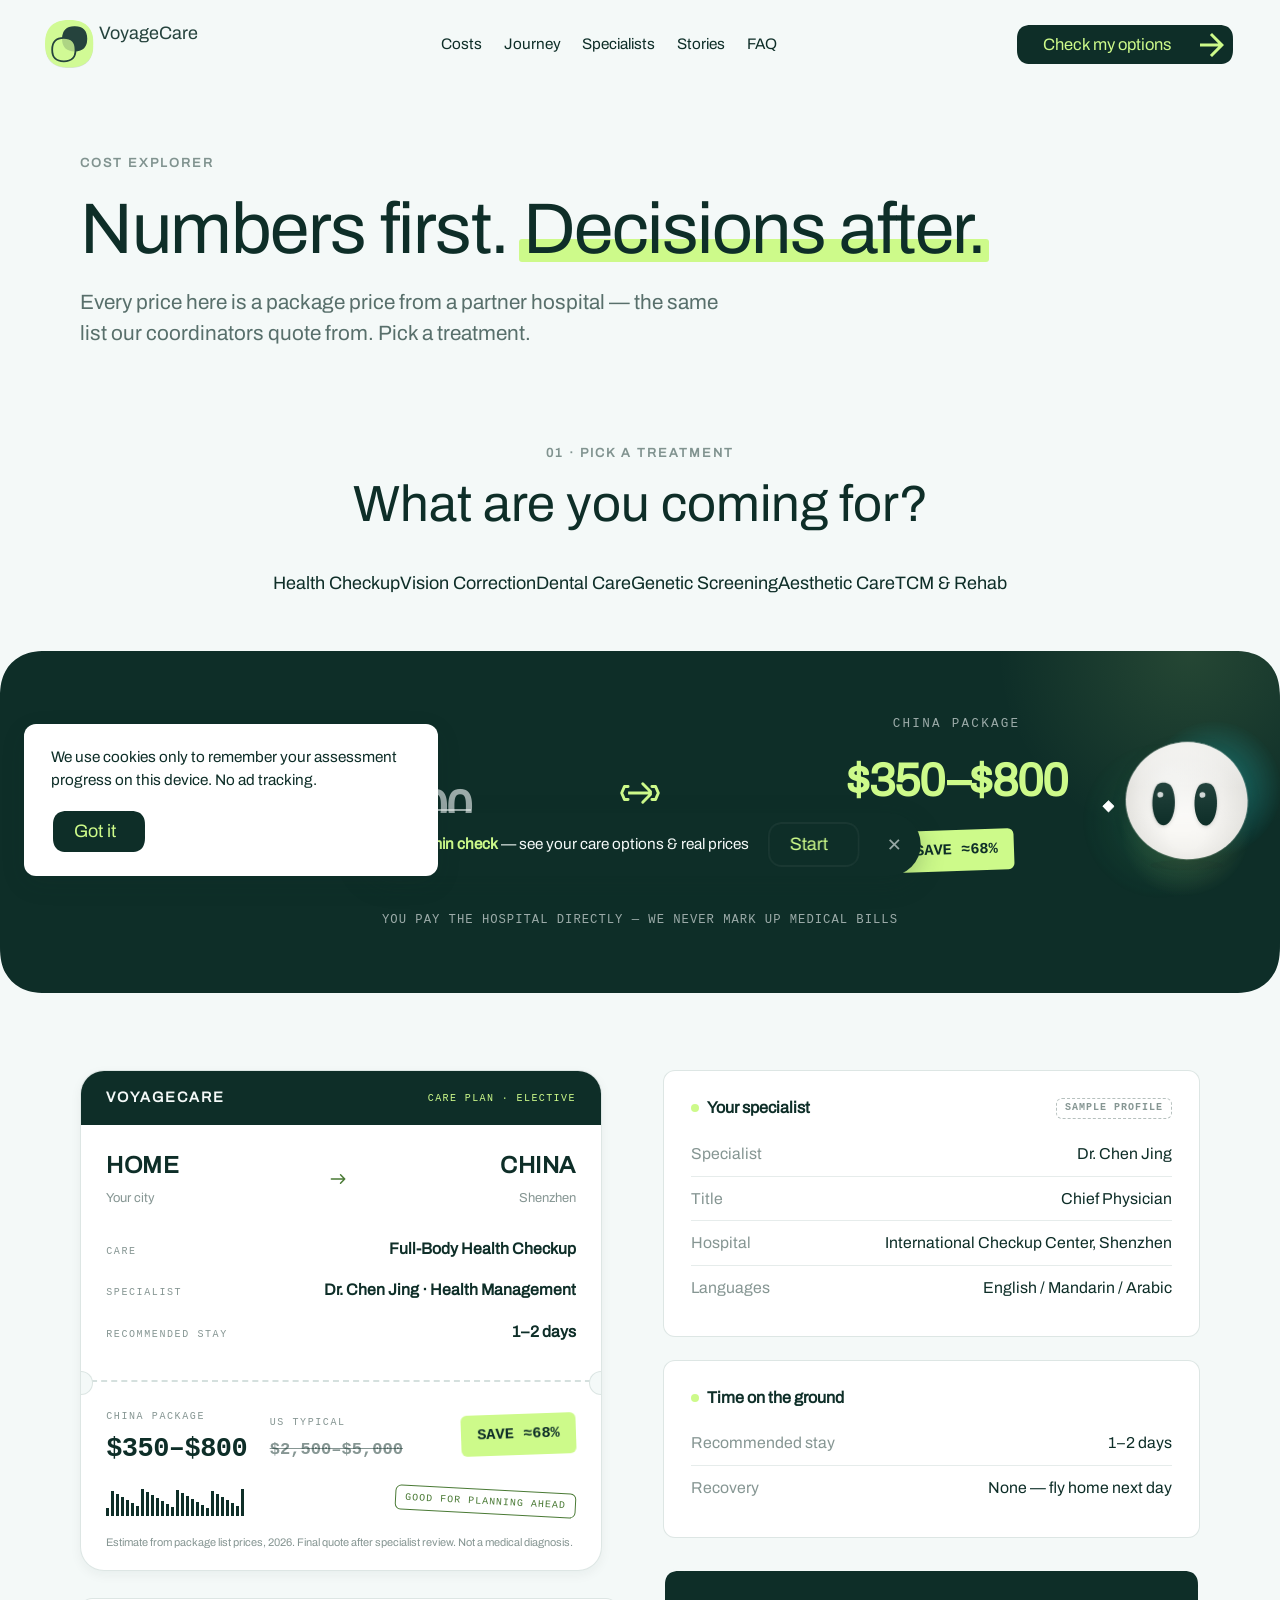
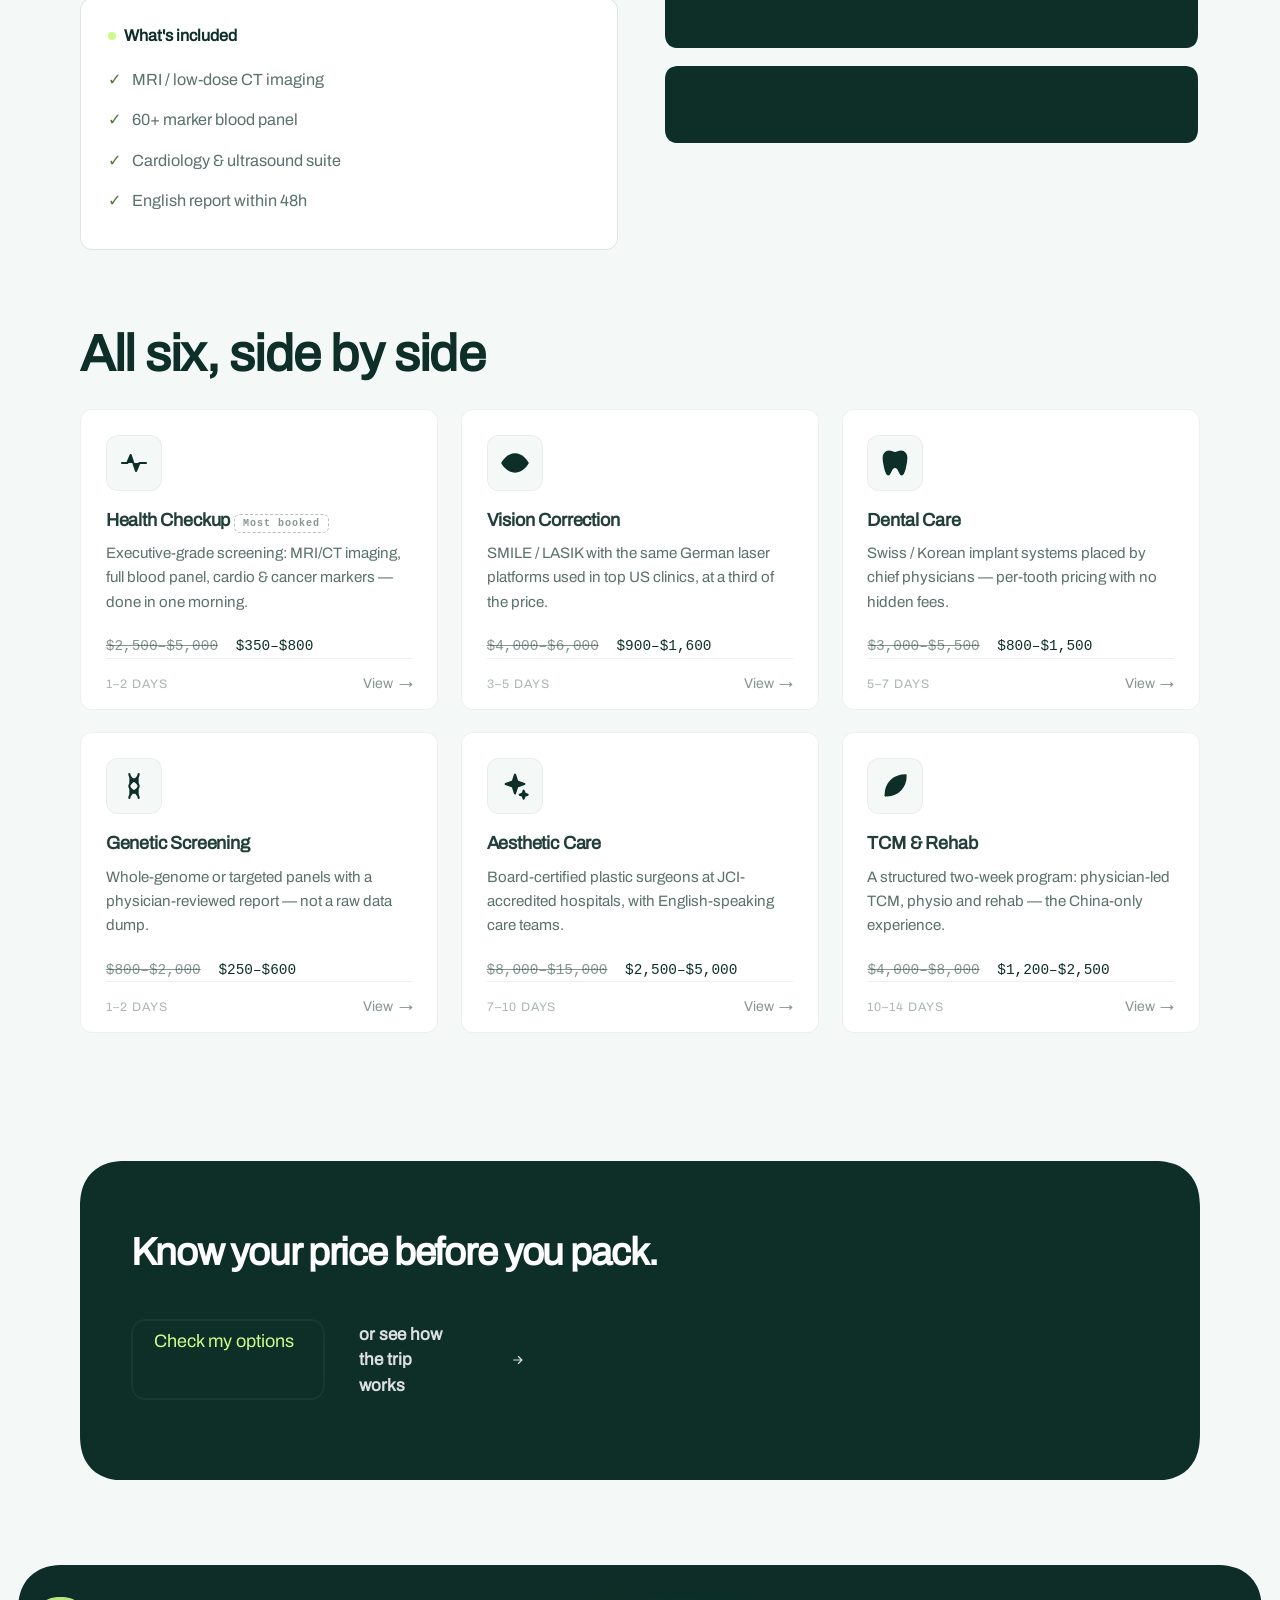
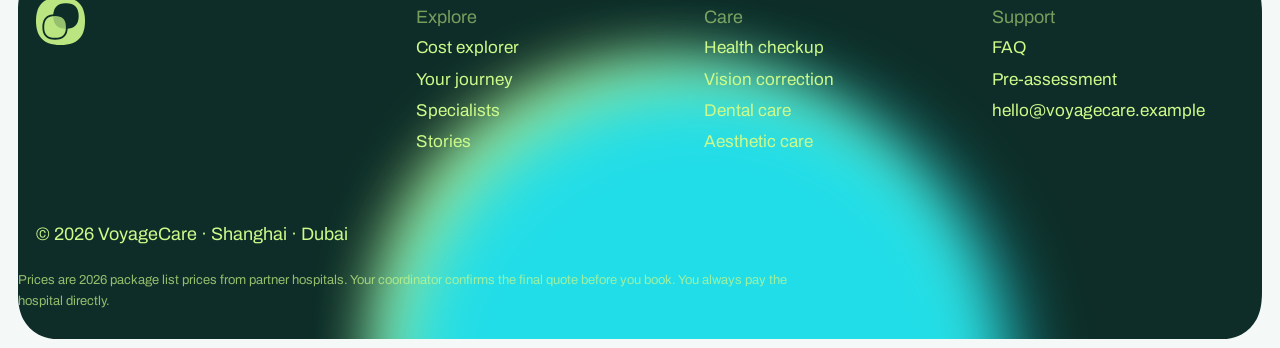
==== commit 736f36a3: "Fix rendering issues: strip BOM, simplify pre-assessment flow, glow buttons, flowing bg halos, FAQ m" ====
--- a/cost-explorer.html
+++ b/cost-explorer.html
@@ -1,4 +1,4 @@
-﻿﻿<!DOCTYPE html>
+<!DOCTYPE html>
 <html lang="en" class="-loaded">
 <head>
 <meta charset="UTF-8">
--- a/assets/css/oc-styles.css
+++ b/assets/css/oc-styles.css
@@ -1,4 +1,4 @@
-﻿.button{align-items:center;background-color:rgba(var(--c-grey-light-rgb),.1);box-sizing:border-box;color:var(--c-green);cursor:pointer;display:flex;justify-content:center;-webkit-mask:url(/images/r-r14-black.svg);mask:url(/images/r-r14-black.svg);min-width:13rem;overflow:hidden;padding:0 1.1rem;position:relative}.button:before{background-color:var(--c-black);bottom:2px;content:"";left:2px;-webkit-mask:url(/images/r-r12-black.svg);mask:url(/images/r-r12-black.svg);position:absolute;right:2px;top:2px}.button .text{align-items:flex-start;display:flex;flex-direction:column;justify-content:center;margin-right:auto;min-height:2rem;padding:.25rem 0}.button .text>span:first-child{align-items:center;display:flex;justify-content:flex-start;margin-right:.5rem;overflow:hidden;position:relative;white-space:nowrap}.button .text>span:first-child span{display:block;transform:translate(0) translateZ(0);transition:opacity .3s var(--f-cubic),transform .3s var(--f-cubic)}.button .text .-mm{display:block;position:relative}.button svg{fill:var(--c-green);margin-left:auto;margin-right:-.5rem;position:relative;transform:translateZ(0);width:2rem}.button:active{top:1px}@media (min-width:1024px){.button{min-width:10rem}.button .text{align-items:center;flex-direction:row;justify-content:flex-start}.button .text>span:first-child{justify-content:center}.button .text>span:first-child:before{color:var(--c-white);content:attr(data-label);display:block;opacity:0;position:absolute;transform:translateY(100%) translateZ(0);transition:opacity .3s var(--f-cubic),transform .3s var(--f-cubic);width:100%}.button .text .-mm{transition:color .3s var(--f-cubic)}.-bp-hover:hover .button .text>span:first-child span,.button:hover .text>span:first-child span{opacity:0;transform:translateY(-100%) translateZ(0)}.-bp-hover:hover .button .text>span:first-child:before,.button:hover .text>span:first-child:before{opacity:1;transform:translate(0) translateZ(0)}.-bp-hover:hover .button .text .-mm,.button:hover .text .-mm{color:rgba(var(--c-white-rgb),.6)}.-bp-hover:hover .button svg,.button:hover svg{fill:var(--c-white)}}
+.button{align-items:center;background-color:rgba(var(--c-grey-light-rgb),.1);box-sizing:border-box;color:var(--c-green);cursor:pointer;display:flex;justify-content:center;-webkit-mask:url(/images/r-r14-black.svg);mask:url(/images/r-r14-black.svg);min-width:13rem;overflow:hidden;padding:0 1.1rem;position:relative}.button:before{background-color:var(--c-black);bottom:2px;content:"";left:2px;-webkit-mask:url(/images/r-r12-black.svg);mask:url(/images/r-r12-black.svg);position:absolute;right:2px;top:2px}.button .text{align-items:flex-start;display:flex;flex-direction:column;justify-content:center;margin-right:auto;min-height:2rem;padding:.25rem 0}.button .text>span:first-child{align-items:center;display:flex;justify-content:flex-start;margin-right:.5rem;overflow:hidden;position:relative;white-space:nowrap}.button .text>span:first-child span{display:block;transform:translate(0) translateZ(0);transition:opacity .3s var(--f-cubic),transform .3s var(--f-cubic)}.button .text .-mm{display:block;position:relative}.button svg{fill:var(--c-green);margin-left:auto;margin-right:-.5rem;position:relative;transform:translateZ(0);width:2rem}.button:active{top:1px}@media (min-width:1024px){.button{min-width:10rem}.button .text{align-items:center;flex-direction:row;justify-content:flex-start}.button .text>span:first-child{justify-content:center}.button .text>span:first-child:before{color:var(--c-white);content:attr(data-label);display:block;opacity:0;position:absolute;transform:translateY(100%) translateZ(0);transition:opacity .3s var(--f-cubic),transform .3s var(--f-cubic);width:100%}.button .text .-mm{transition:color .3s var(--f-cubic)}.-bp-hover:hover .button .text>span:first-child span,.button:hover .text>span:first-child span{opacity:0;transform:translateY(-100%) translateZ(0)}.-bp-hover:hover .button .text>span:first-child:before,.button:hover .text>span:first-child:before{opacity:1;transform:translate(0) translateZ(0)}.-bp-hover:hover .button .text .-mm,.button:hover .text .-mm{color:rgba(var(--c-white-rgb),.6)}.-bp-hover:hover .button svg,.button:hover svg{fill:var(--c-white)}}
 
 .oc-orb-chat{--orb-size:clamp(8.5rem,13.5vw,11.5rem);--glow-scale:1;--glow-alpha:.85;align-items:center;display:flex;flex-direction:column;justify-content:center;position:relative}.orb-glow{aspect-ratio:1;left:50%;opacity:var(--glow-alpha);pointer-events:none;position:absolute;scale:calc(var(--glow-scale) + var(--volume, 0)*.13);top:calc(var(--orb-size)*.5);transition:scale .45s var(--f-smooth),opacity .8s var(--f-smooth);translate:-50% -50%;width:calc(var(--orb-size)*var(--glow-spread, 2));z-index:0}.orb-glow .lobe{animation:glowOrbit-41a124a1 var(--orbit) linear infinite,glowSwell-41a124a1 var(--swell) ease-in-out infinite;border-radius:50%;top:0;right:0;bottom:0;left:0;position:absolute}.orb-glow .lobe.-cyan{--orbit:15s;--swell:6s;background:radial-gradient(44% 44% at 63% 42%,rgba(36,242,253,.55),rgba(36,242,253,.22) 36%,rgba(36,242,253,0) 72%)}.orb-glow .lobe.-lime{--orbit:21s;--swell:8.5s;animation-delay:-7s,-3.5s;animation-direction:reverse,normal;background:radial-gradient(42% 42% at 50% 62%,hsla(84,92%,76%,.38),hsla(84,92%,76%,.15) 36%,hsla(84,92%,76%,0) 72%)}.orb-glow .lobe.-moss{--orbit:29s;--swell:11.5s;animation-delay:-19s,-9s;background:radial-gradient(48% 48% at 38% 57%,rgba(47,163,107,.3),rgba(47,163,107,.11) 40%,rgba(47,163,107,0) 76%)}@keyframes glowOrbit-41a124a1{to{rotate:1turn}}@keyframes glowSwell-41a124a1{0%,to{opacity:.72;scale:.84}50%{opacity:1;scale:1.14}}.oc-orb-chat.state-idle{--glow-scale:.94;--glow-alpha:.82}.oc-orb-chat.state-connecting{--glow-scale:.86;--glow-alpha:1}.oc-orb-chat.state-human{--glow-scale:.9;--glow-alpha:.8}.oc-orb-chat.state-active{--glow-scale:1.02;--glow-alpha:.9}.oc-orb-chat.state-bot{--glow-scale:1.16;--glow-alpha:1}@media (prefers-reduced-motion:reduce){.orb-glow{transition:none}.orb-glow .lobe{animation:none}}.orb-btn{align-items:center;background-color:transparent;border:none;border-radius:50%;box-shadow:none;cursor:pointer;display:flex;height:var(--orb-size);justify-content:center;outline:none;padding:0;position:relative;transform:scale(1) translateZ(0);transition:transform .6s var(--f-smooth);width:var(--orb-size);z-index:1}.emotion-canvas{height:192%;left:50%;pointer-events:none;position:absolute;top:50%;transform:translate(-50%,-50%);width:192%;z-index:2}.orb-btn:hover:not(:disabled){transform:scale(1.06)}.state-active .orb-btn{transform:scale(1.14)}.variable-collector{align-items:center;background:var(--c-white);border-radius:var(--radius-md);box-shadow:0 4px 12px rgba(var(--c-black-rgb),.05);display:flex;gap:.75rem;margin-top:1.25rem;max-width:360px;padding:.75rem 1rem;width:100%}.var-prompt{align-items:flex-start;display:flex;flex-direction:column;gap:2px;min-width:90px}.var-label{color:var(--c-black);font-weight:700;max-width:100%;overflow:hidden;text-overflow:ellipsis;white-space:nowrap}.var-index{color:var(--c-grey-dark);font-size:.7rem;font-weight:600;text-transform:uppercase}.var-value{align-items:center;display:flex;flex:1}.var-input{background:rgba(0,0,0,.05);font-size:.9rem;padding:.5rem .75rem;width:100%}.next-button,.var-input{border:none;border-radius:var(--radius-sm)}.next-button{align-items:center;background:var(--c-black);color:#fff;cursor:pointer;display:flex;height:38px;justify-content:center;width:38px}.next-button:disabled{background:var(--c-grey)}.fade-slide-enter-active,.fade-slide-leave-active{transition:all .35s var(--f-cubic)}.fade-slide-enter-from,.fade-slide-leave-to{opacity:0;transform:translateY(8px)}.orb-status-indicator{--cta-bubble-bg:var(--c-white);--cta-bubble-border:rgba(var(--c-grey-rgb),.7);--pointer-size:9px;--pointer-cap-inset:0px;--pointer-overlap:calc(var(--pointer-size)/-2 - .5px - var(--pointer-cap-inset));--pointer-rotation:0deg;--pointer-offset-x:0px;--pointer-offset-y:0px;--pointer-margin:0 0 var(--pointer-overlap) 0;--chip-gap:.9rem;--pointer-rotation:-90deg;--pointer-margin:0 var(--pointer-overlap) 0 0;align-items:center;display:flex;flex-direction:row;left:calc(100% + var(--chip-gap));pointer-events:none;position:absolute;top:50%;transform:translateY(-50%);transform-origin:center center;-webkit-user-select:none;-moz-user-select:none;user-select:none;z-index:0}.orb-status-indicator .status-pointer{align-self:center;background:var(--cta-bubble-bg);border-left:1px solid var(--cta-bubble-border);border-radius:1.5px 0 0;border-top:1px solid var(--cta-bubble-border);box-sizing:border-box;height:var(--pointer-size);margin:var(--pointer-margin);pointer-events:none;position:relative;transform:translate(var(--pointer-offset-x),var(--pointer-offset-y)) rotate(calc(var(--pointer-rotation) + 45deg));transform-origin:center;width:var(--pointer-size);z-index:1}.orb-status-indicator .status-label{align-items:center;background:var(--cta-bubble-bg);border:1px solid var(--cta-bubble-border);border-radius:var(--radius-full);box-shadow:0 8px 18px rgba(var(--c-black-rgb),.06);color:var(--c-black);display:inline-flex;font-size:.9rem;font-weight:600;gap:.35rem;padding:.45rem .95rem .45rem .6rem;pointer-events:auto;position:relative;transition:width .3s var(--f-cubic),padding .3s var(--f-cubic);white-space:nowrap}.orb-status-indicator .status-icon{fill:rgba(var(--c-black-rgb),.75);flex-shrink:0;height:1.55rem;width:1.55rem}.orb-status-indicator .status-text{letter-spacing:.01em;line-height:1;padding-right:.05rem}.fade-status-enter-active{animation:statusExpandSide-41a124a1 .4s cubic-bezier(.68,-.55,.265,1.55)}.fade-status-leave-active{animation:statusShrinkSide-41a124a1 .25s cubic-bezier(.55,.085,.68,.53)}@keyframes statusExpandSide-41a124a1{0%{opacity:0;transform:translateY(-50%) scale(.7)}to{opacity:1;transform:translateY(-50%) scale(1)}}@keyframes statusShrinkSide-41a124a1{0%{opacity:1;transform:translateY(-50%) scale(1)}to{opacity:0;transform:translateY(-50%) scale(.8)}}@keyframes statusExpandTop-41a124a1{0%{opacity:0;transform:translate(-50%) scale(.7)}to{opacity:1;transform:translate(-50%) scale(1)}}@keyframes statusShrinkTop-41a124a1{0%{opacity:1;transform:translate(-50%) scale(1)}to{opacity:0;transform:translate(-50%) scale(.8)}}@media (max-width:768px){.orb-status-indicator{--pointer-rotation:180deg;--pointer-margin:var(--pointer-overlap) 0 0 0;--pointer-offset-x:0px;--pointer-offset-y:0px;align-items:center!important;bottom:calc(100% + var(--chip-gap))!important;flex-direction:column-reverse!important;left:50%!important;top:auto!important;transform:translate(-50%)!important}.oc-orb-chat .fade-status-enter-active{animation:statusExpandTop-41a124a1 .4s cubic-bezier(.68,-.55,.265,1.55)!important}.oc-orb-chat .fade-status-leave-active{animation:statusShrinkTop-41a124a1 .25s cubic-bezier(.55,.085,.68,.53)!important}}
 
